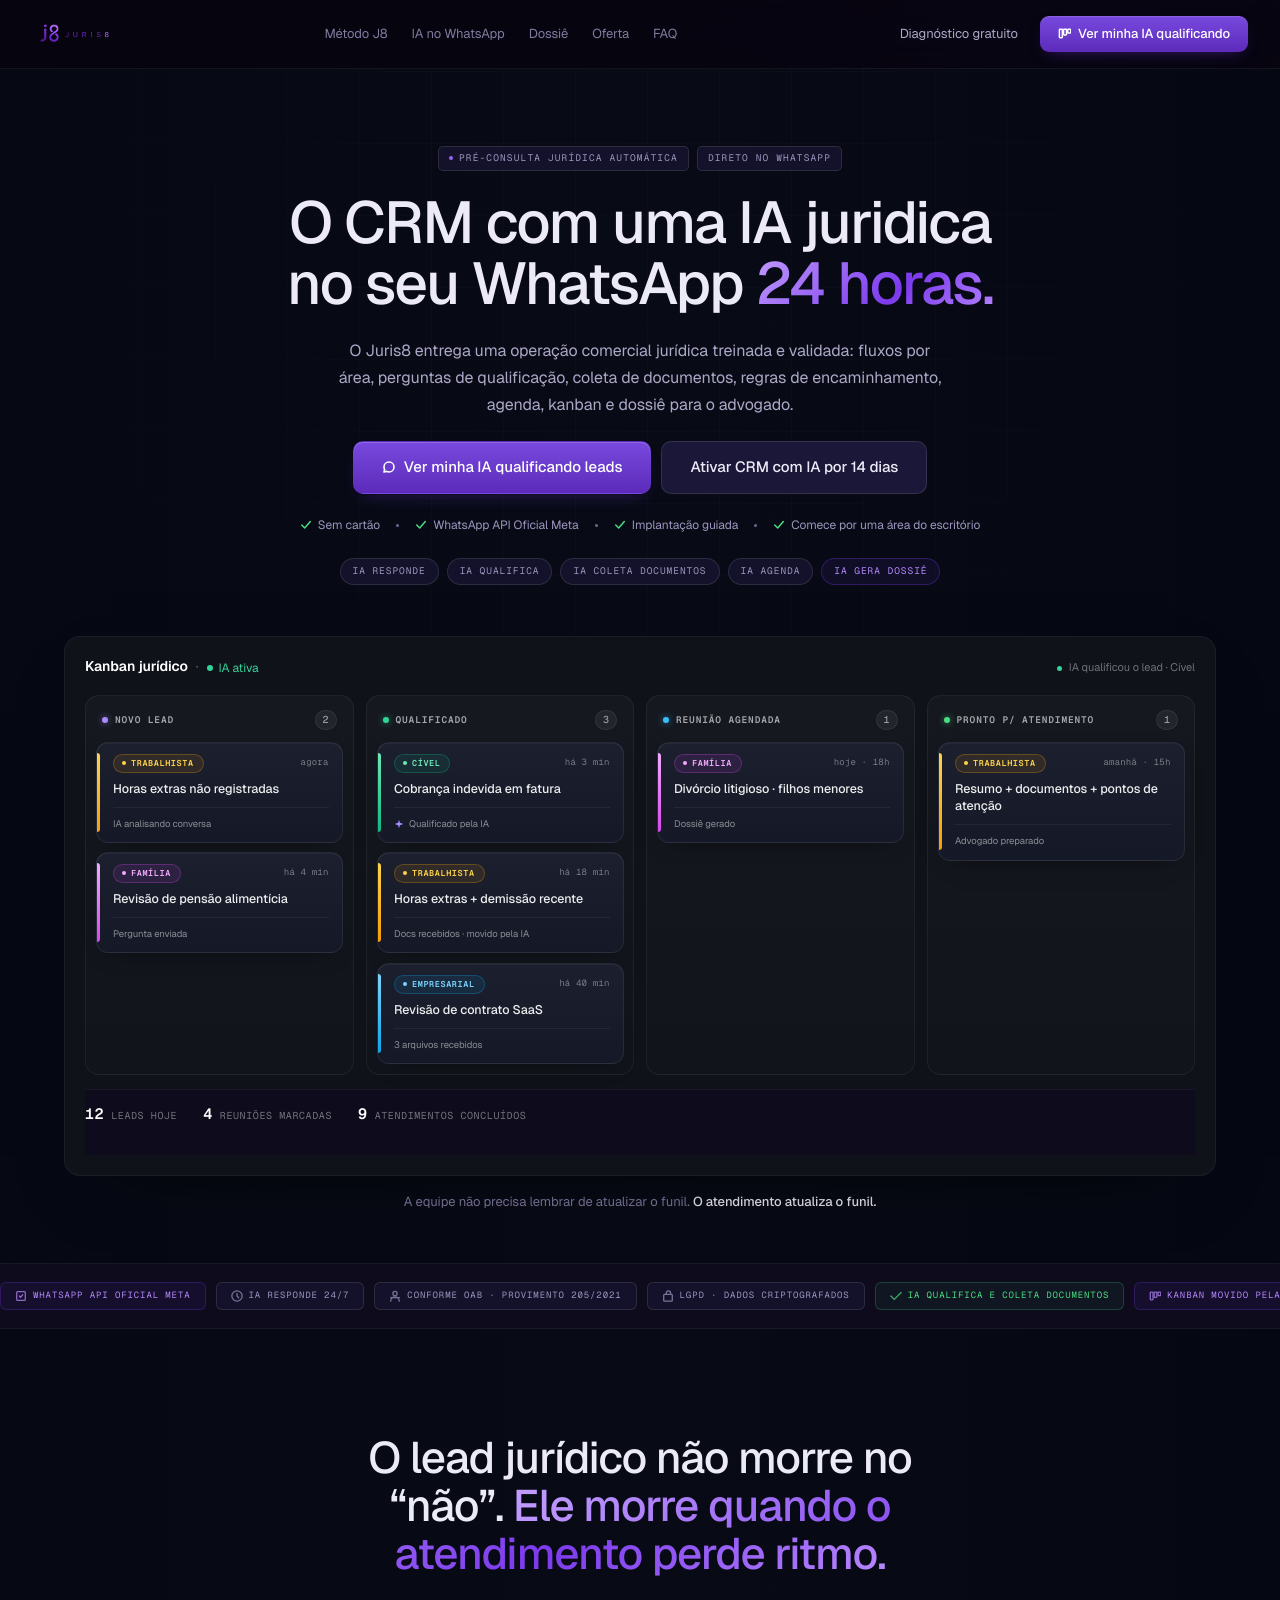
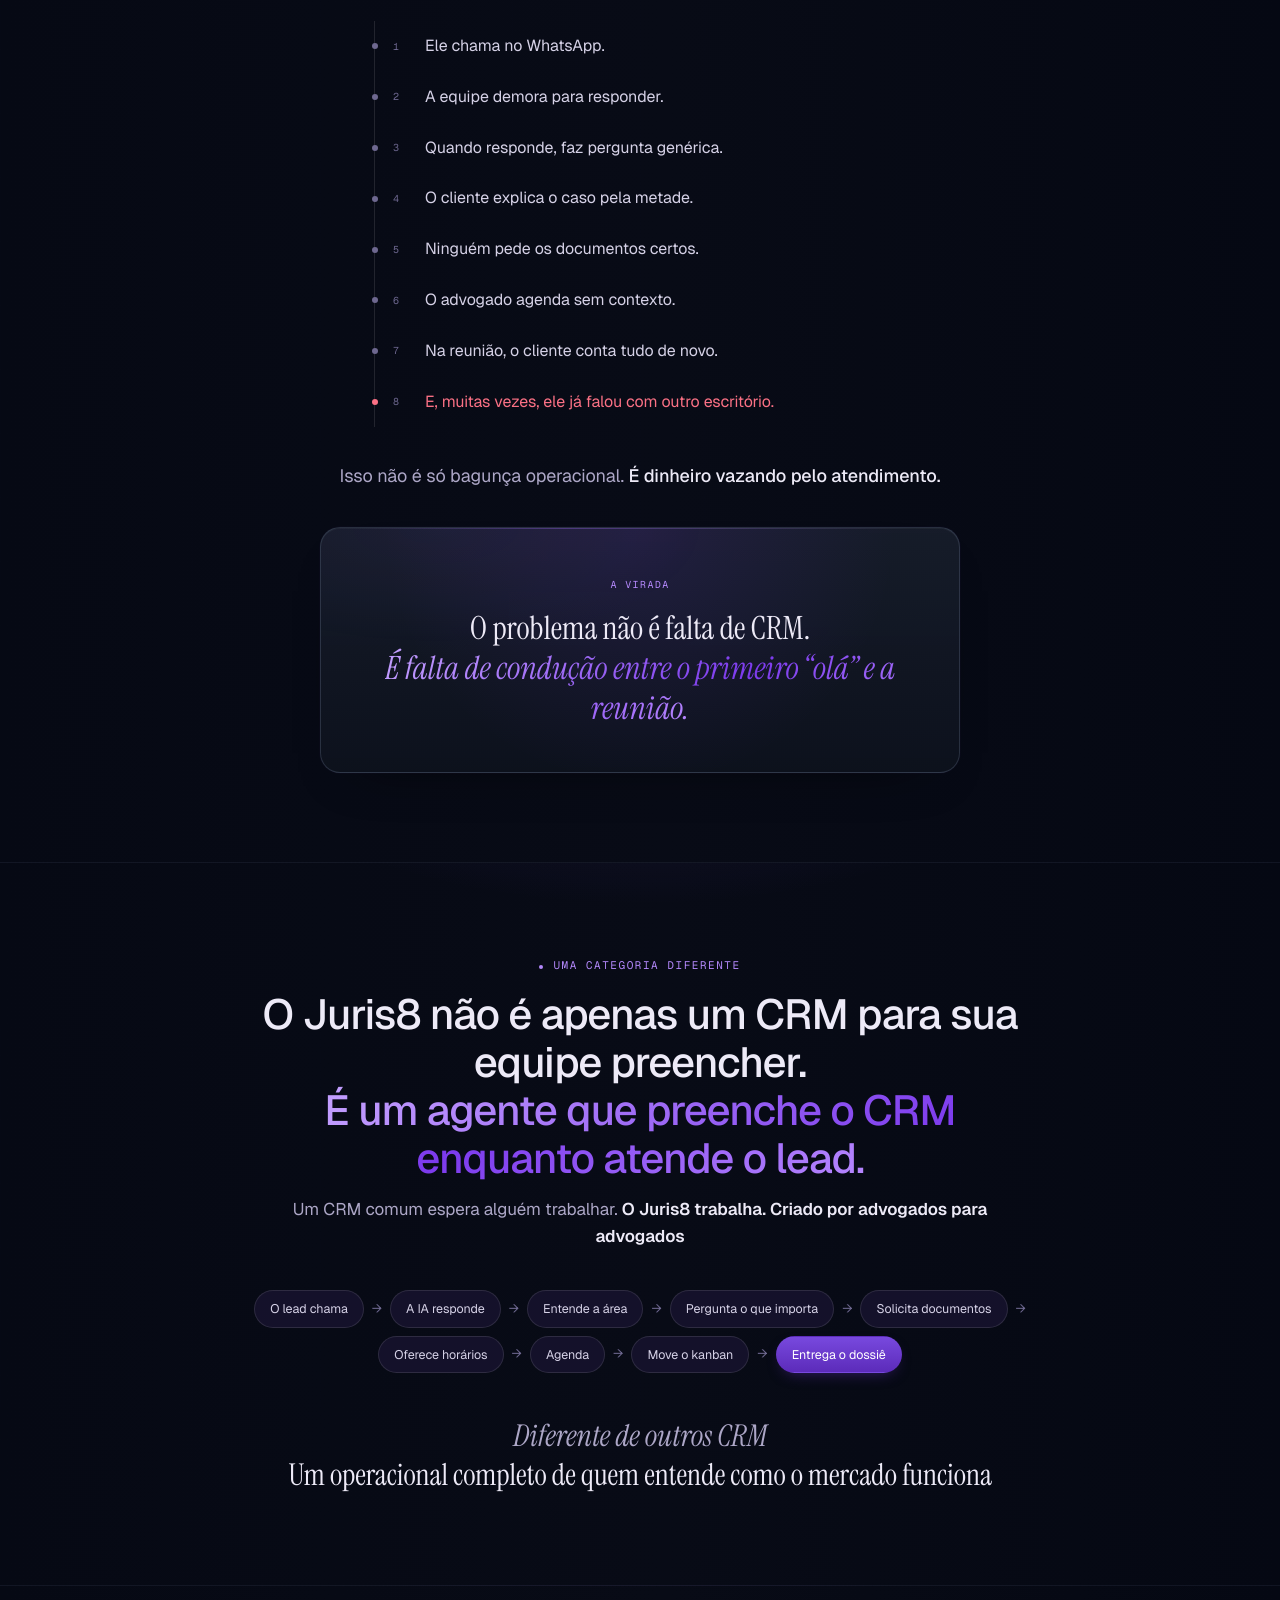
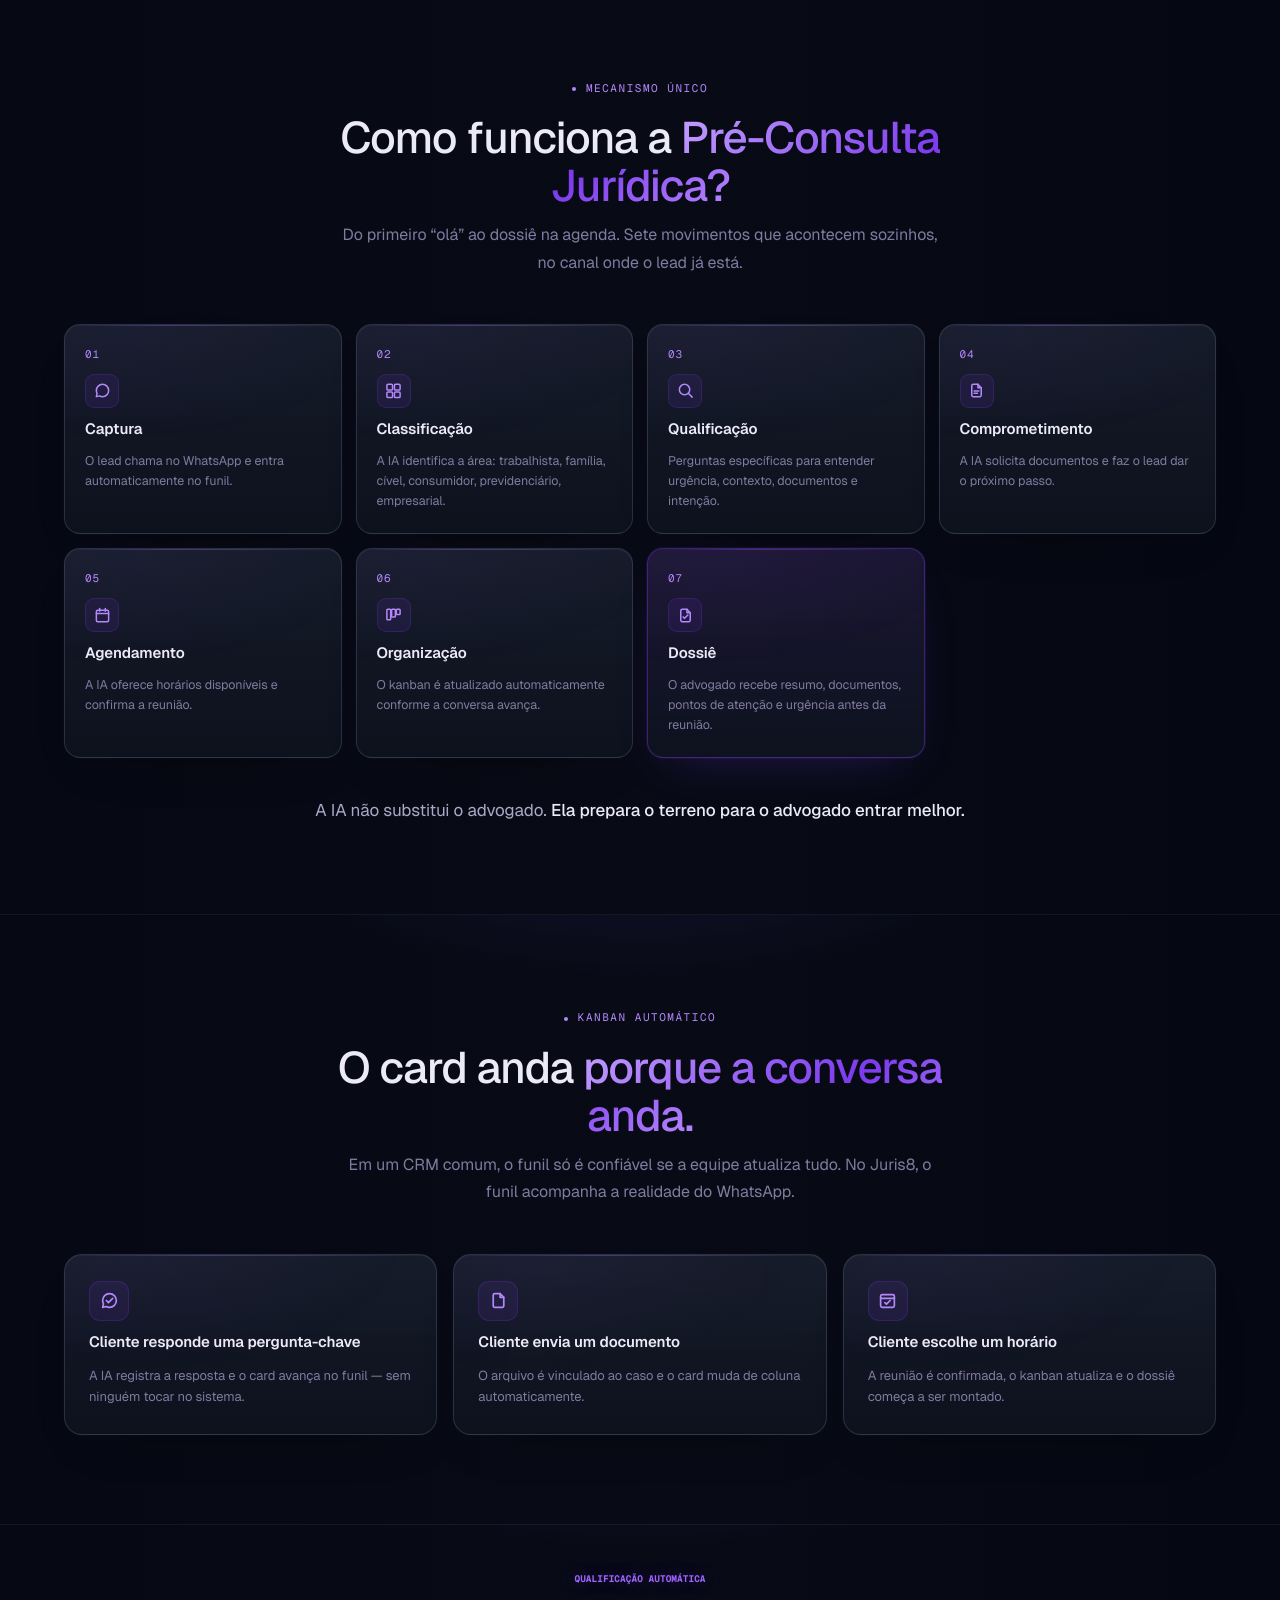
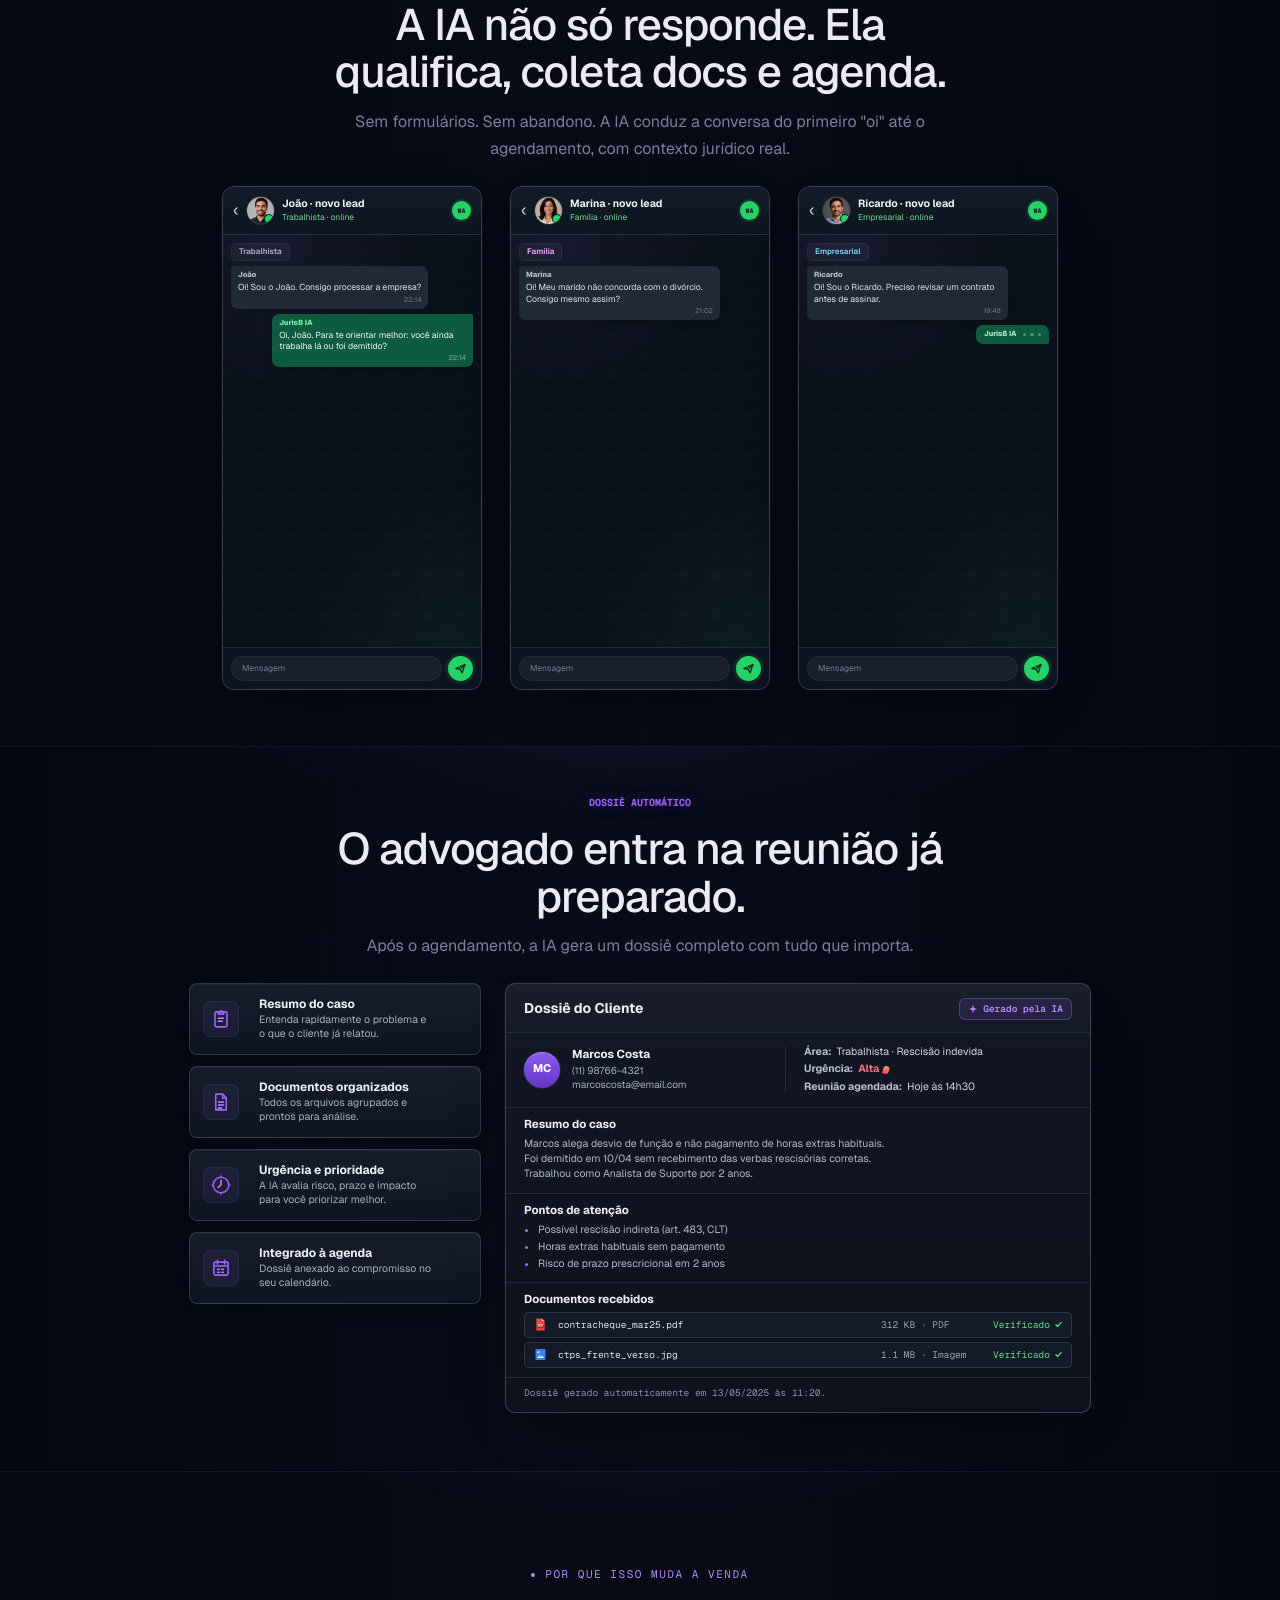
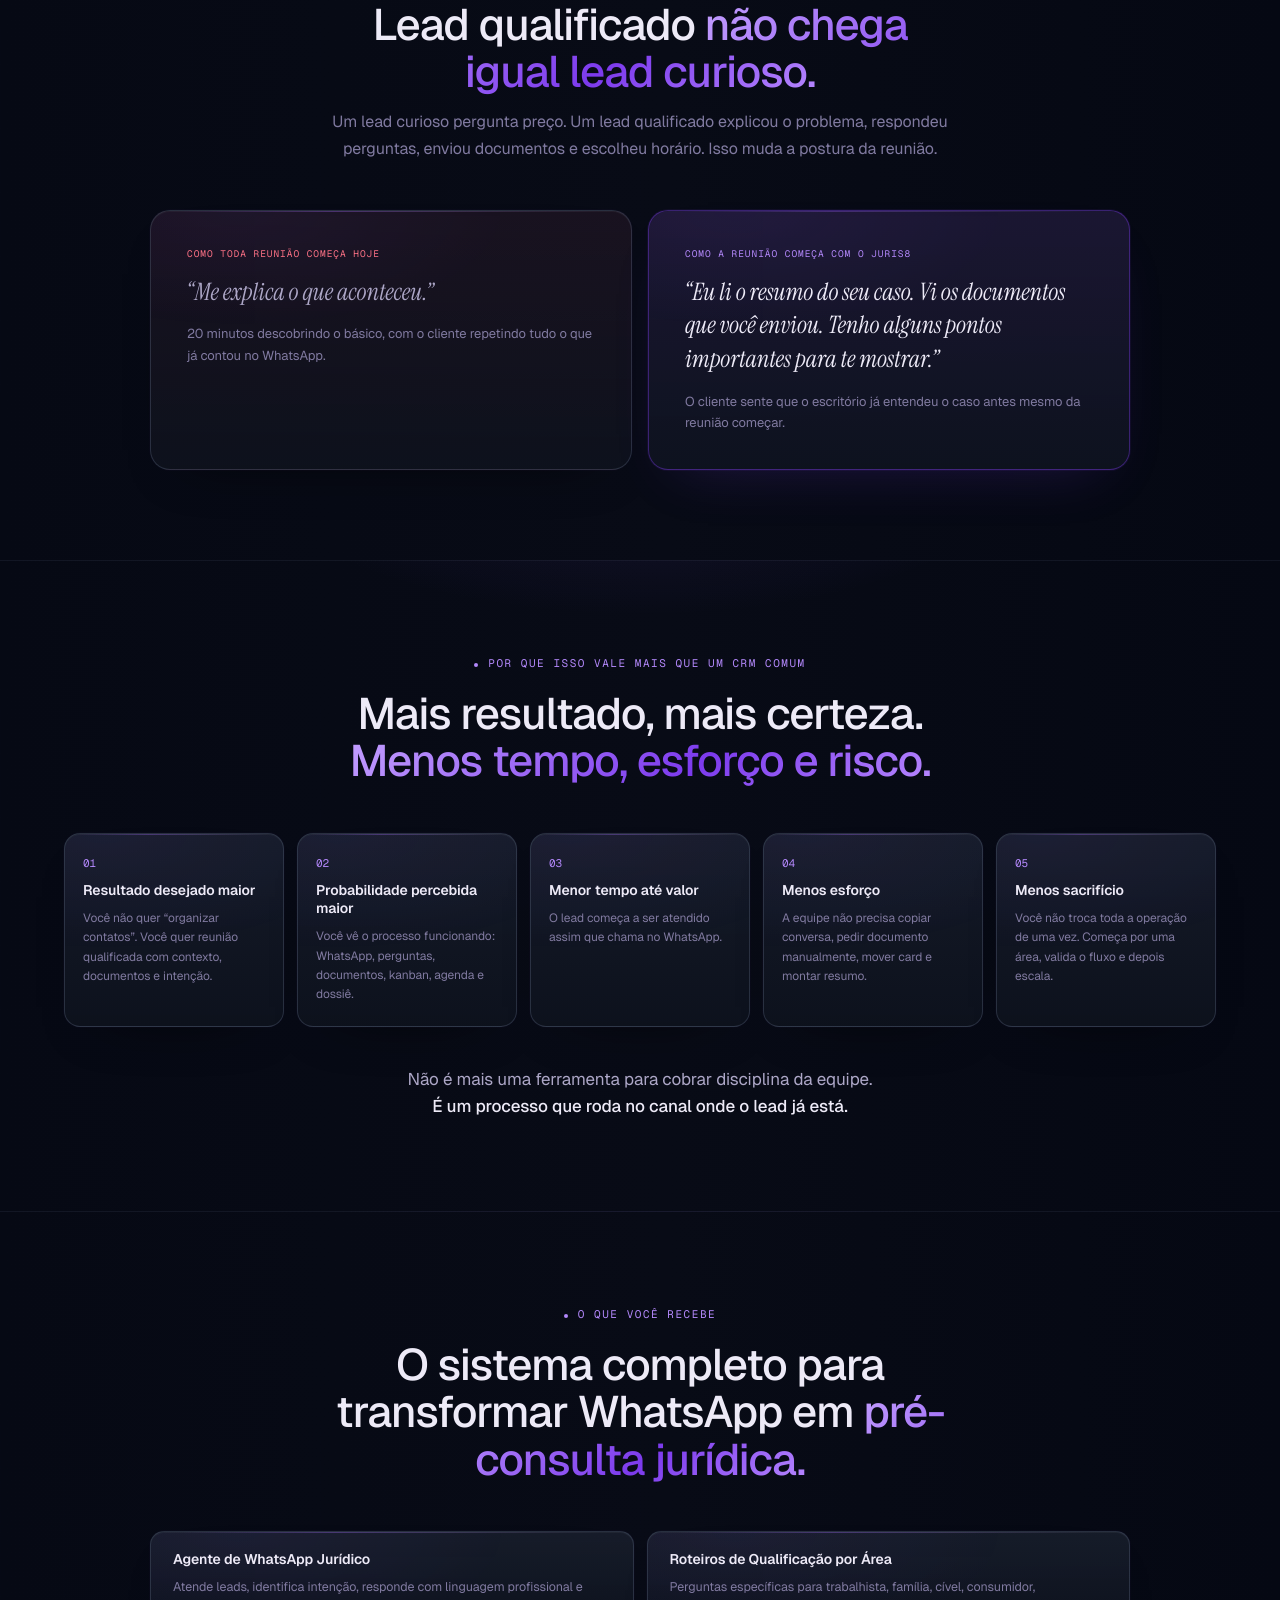
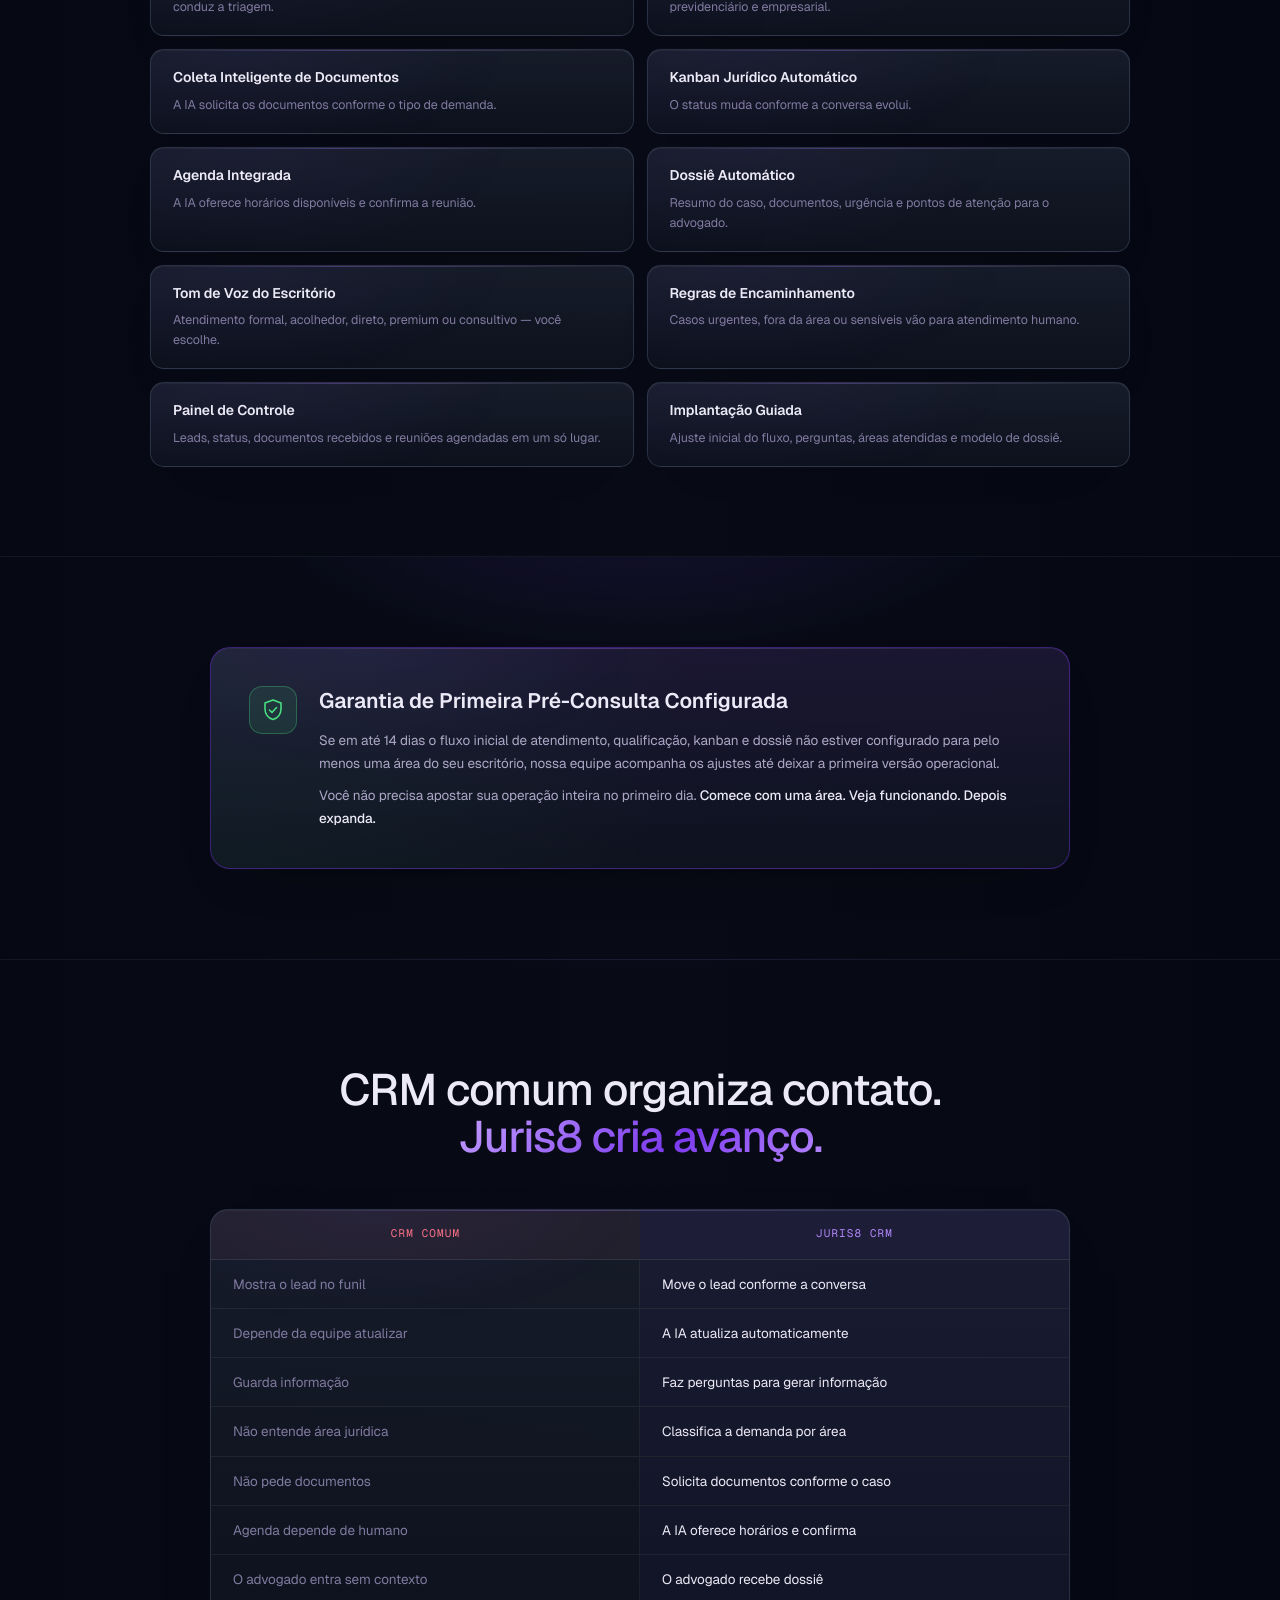
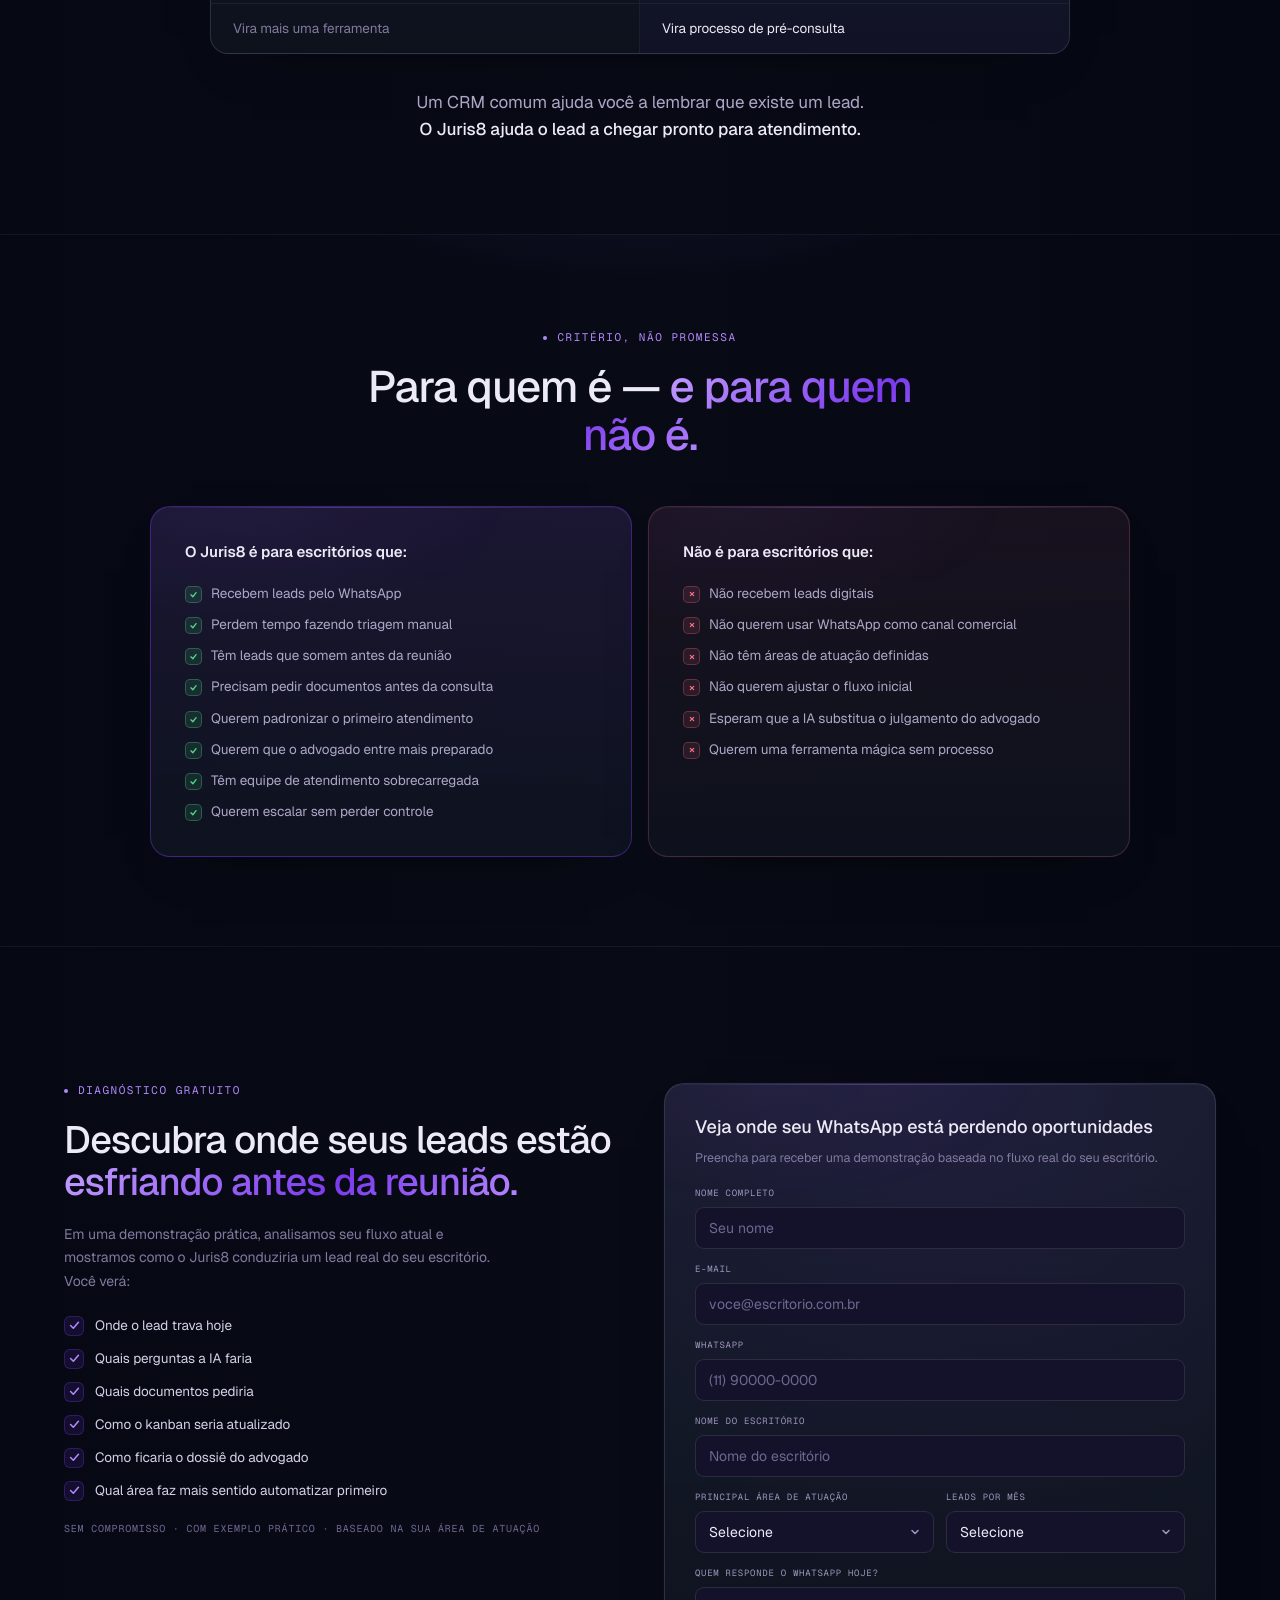
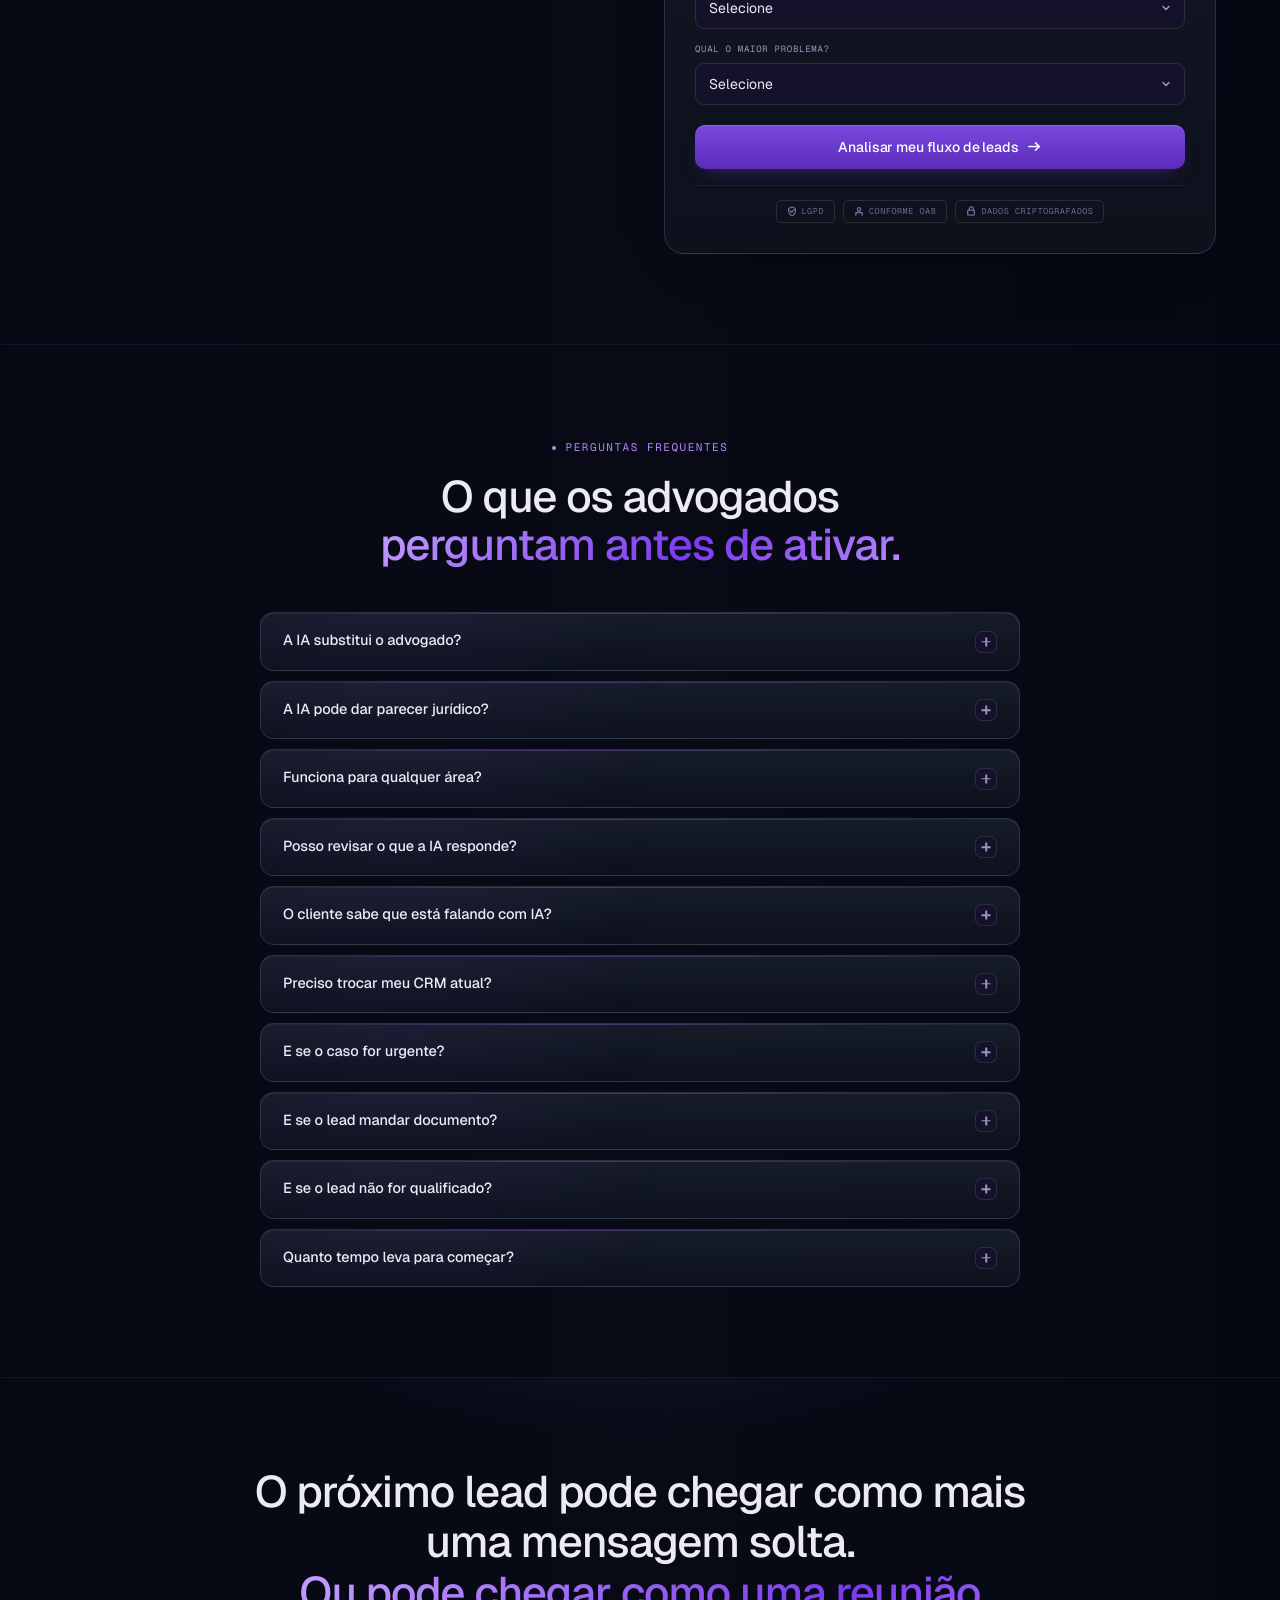
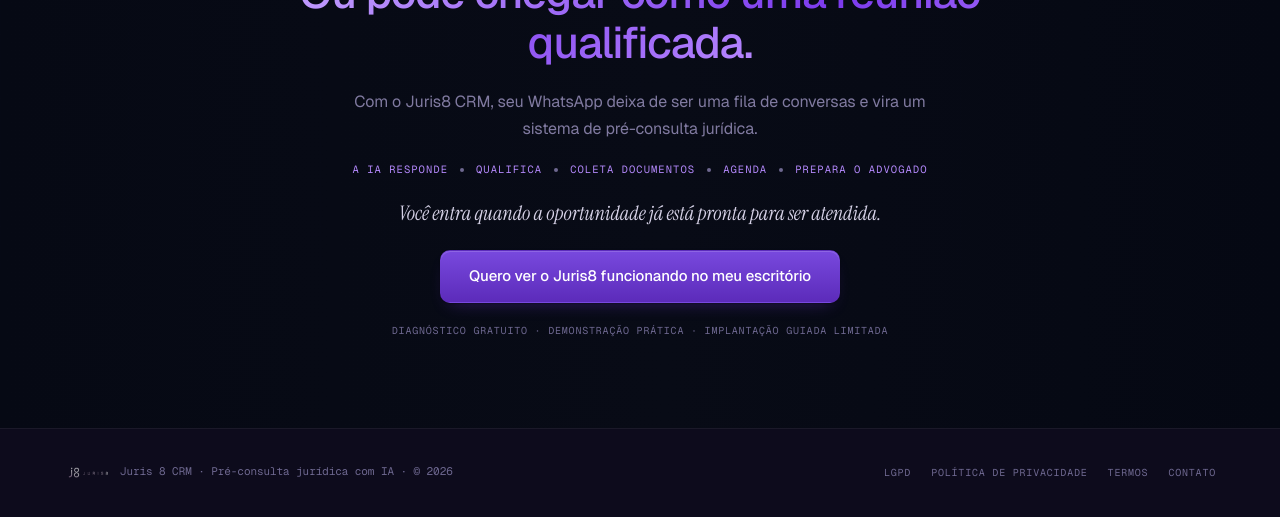
==== index.html @ 897a3aaf "subdinso" ====
<!doctype html>
<html lang="pt-BR">
<head>
<meta charset="utf-8" />
<title>Juris8 CRM — Transforme WhatsApp em reuniões qualificadas com IA jurídica</title>
<meta name="viewport" content="width=device-width, initial-scale=1" />
<meta name="description" content="O Juris8 coloca uma IA jurídica no seu WhatsApp para atender, qualificar, pedir documentos, agendar e entregar um dossiê ao advogado antes da reunião. Pré-consulta jurídica automática." />
<link rel="preconnect" href="https://fonts.googleapis.com" />
<link rel="preconnect" href="https://fonts.gstatic.com" crossorigin />
<link href="https://fonts.googleapis.com/css2?family=Instrument+Serif:ital@0;1&family=Geist:wght@300;400;500;600;700&family=Geist+Mono:wght@400;500;600&display=swap" rel="stylesheet" />
<link rel="stylesheet" href="css/styles.css" />
</head>
<body>

<div class="orb orb-1"></div>
<div class="orb orb-2"></div>

<!-- ===== NAVBAR ===== -->
<nav class="navbar">
  <div class="navbar-inner">
    <a href="#top" class="nav-brand">
      <img src="images/logo.png" alt="Juris 8 CRM" class="nav-logo" />
    </a>
    <div class="nav-links">
      <a href="#metodo" class="nav-link">Método J8</a>
      <a href="#whatsapp" class="nav-link">IA no WhatsApp</a>
      <a href="#dossie" class="nav-link">Dossiê</a>
      <a href="#oferta" class="nav-link">Oferta</a>
      <a href="#faq" class="nav-link">FAQ</a>
    </div>
    <div class="nav-right">
      <a href="#diagnostico" class="nav-ghost">Diagnóstico gratuito</a>
      <a href="#diagnostico" class="nav-cta">
        <svg viewBox="0 0 14 14" fill="none" stroke="currentColor" stroke-width="1.6" stroke-linecap="round" stroke-linejoin="round" width="13" height="13"><rect x="1.5" y="2.5" width="3.2" height="9" rx="0.6"/><rect x="6" y="2.5" width="3.2" height="6" rx="0.6"/><rect x="10.5" y="2.5" width="3.2" height="4" rx="0.6"/></svg>
        Ver minha IA qualificando
      </a>
    </div>
  </div>
</nav>

<!-- ===== 1. HERO ===== -->
<section class="crm-hero" id="top" data-screen-label="Hero">
  <div class="shell">
    <div class="crm-hero-top reveal">
      <div class="hero-chips">
        <span class="hero-chip"><span class="hc-dot"></span>Pré-consulta jurídica automática</span>
        <span class="hero-chip">Direto no WhatsApp</span>
      </div>
      <h1 class="crm-h1">
        O CRM com uma IA juridica <br>
       no seu WhatsApp  <span class="accent">24 horas.</span>
      </h1>
      <p class="crm-hero-sub">
        O Juris8 entrega uma operação comercial jurídica treinada e validada: fluxos por área, perguntas de qualificação, coleta de documentos, regras de encaminhamento, agenda, kanban e dossiê para o advogado.</p>
      <div class="btn-group">
        <a href="#whatsapp" class="btn primary lg">
          <svg viewBox="0 0 14 14" fill="none" stroke="currentColor" stroke-width="1.6" stroke-linecap="round" stroke-linejoin="round" width="14" height="14"><path d="M2 7c0-2.8 2.2-5 5-5s5 2.2 5 5-2.2 5-5 5c-.9 0-1.7-.2-2.4-.6L2 12l.6-2.6C2.2 8.7 2 7.9 2 7z"/></svg>
          Ver minha IA qualificando leads
        </a>
        <a href="#diagnostico" class="btn secondary lg">Ativar CRM com IA por 14 dias</a>
      </div>
      <div class="crm-hero-trust">
        <span><svg viewBox="0 0 14 14"><polyline points="2,7 5.5,10.5 12,3"/></svg>Sem cartão</span>
        <span class="sep"></span>
        <span><svg viewBox="0 0 14 14"><polyline points="2,7 5.5,10.5 12,3"/></svg>WhatsApp API Oficial Meta</span>
        <span class="sep"></span>
        <span><svg viewBox="0 0 14 14"><polyline points="2,7 5.5,10.5 12,3"/></svg>Implantação guiada</span>
        <span class="sep"></span>
        <span><svg viewBox="0 0 14 14"><polyline points="2,7 5.5,10.5 12,3"/></svg>Comece por uma área do escritório</span>
      </div>
      <div class="hero-selos">
        <span class="selo">IA responde</span>
        <span class="selo">IA qualifica</span>
        <span class="selo">IA coleta documentos</span>
        <span class="selo">IA agenda</span>
        <span class="selo hi">IA gera dossiê</span>
      </div>
    </div>

    <!-- KANBAN BOARD -->
    <div class="crm-board-wrap reveal d2">
      <div class="kanban-demo" data-kanban-demo>
        <header class="kanban-demo-head">
          <div class="kanban-demo-live">
            <span class="kanban-demo-title">Kanban jurídico</span>
            <span class="kanban-demo-sep">·</span>
            <span class="kanban-demo-status"><span></span>IA ativa</span>
          </div>
          <div class="kanban-demo-note kb-feed" data-feed><span class="kb-feed-dot"></span><span class="kb-feed-text">IA monitorando o WhatsApp</span></div>
        </header>

        <div class="kanban-demo-grid">
          <div class="kb-col" data-column="novo">
            <div class="kb-col-head"><span><i class="kb-dot violet"></i>Novo lead</span><b data-count>3</b></div>
            <div class="kb-list" data-list="novo">
              <div class="kb-card" data-card="t1" data-area="Trabalhista" data-area-class="amber" data-title="Horas extras não registradas">
                <div class="kb-card-top"><span class="kb-area amber">Trabalhista</span><span class="kb-time">agora</span></div>
                <p>Horas extras não registradas</p>
                <div class="kb-note"><span>IA analisando conversa</span></div>
              </div>
              <div class="kb-card" data-card="f1" data-area="Família" data-area-class="fuchsia" data-title="Revisão de pensão alimentícia">
                <div class="kb-card-top"><span class="kb-area fuchsia">Família</span><span class="kb-time">há 4 min</span></div>
                <p>Revisão de pensão alimentícia</p>
                <div class="kb-note"><span>Pergunta enviada</span></div>
              </div>
              <div class="kb-card" data-card="c1" data-area="Cível" data-area-class="green" data-title="Cobrança indevida em fatura">
                <div class="kb-card-top"><span class="kb-area green">Cível</span><span class="kb-time">há 11 min</span></div>
                <p>Cobrança indevida em fatura</p>
                <div class="kb-note"><span>Triagem iniciada</span></div>
              </div>
            </div>
          </div>

          <div class="kb-col" data-column="qual">
            <div class="kb-col-head"><span><i class="kb-dot emerald"></i>Qualificado</span><b data-count>2</b></div>
            <div class="kb-list" data-list="qual">
              <div class="kb-card" data-card="t2" data-area="Trabalhista" data-area-class="amber" data-title="Horas extras + demissão recente">
                <div class="kb-card-top"><span class="kb-area amber">Trabalhista</span><span class="kb-time">há 18 min</span></div>
                <p>Horas extras + demissão recente</p>
                <div class="kb-note"><span>Docs recebidos · movido pela IA</span></div>
              </div>
              <div class="kb-card" data-card="e1" data-area="Empresarial" data-area-class="sky" data-title="Revisão de contrato SaaS">
                <div class="kb-card-top"><span class="kb-area sky">Empresarial</span><span class="kb-time">há 40 min</span></div>
                <p>Revisão de contrato SaaS</p>
                <div class="kb-note"><span>3 arquivos recebidos</span></div>
              </div>
            </div>
          </div>

          <div class="kb-col" data-column="reun">
            <div class="kb-col-head"><span><i class="kb-dot blue"></i>Reunião agendada</span><b data-count>1</b></div>
            <div class="kb-list" data-list="reun">
              <div class="kb-card" data-card="f2" data-area="Família" data-area-class="fuchsia" data-title="Divórcio litigioso · filhos menores">
                <div class="kb-card-top"><span class="kb-area fuchsia">Família</span><span class="kb-time">hoje · 18h</span></div>
                <p>Divórcio litigioso · filhos menores</p>
                <div class="kb-note"><span>Dossiê gerado</span></div>
              </div>
            </div>
          </div>

          <div class="kb-col" data-column="pronto">
            <div class="kb-col-head"><span><i class="kb-dot green"></i>Pronto p/ atendimento</span><b data-count>1</b></div>
            <div class="kb-list" data-list="pronto">
              <div class="kb-card" data-card="t3" data-area="Trabalhista" data-area-class="amber" data-title="Reunião amanhã · 15h">
                <div class="kb-card-top"><span class="kb-area amber">Trabalhista</span><span class="kb-time">amanhã · 15h</span></div>
                <p>Resumo + documentos + pontos de atenção</p>
                <div class="kb-note"><span>Advogado preparado</span></div>
              </div>
            </div>
          </div>
        </div>

        <footer class="kanban-stats" aria-hidden="true">
          <span class="kstat"><b data-stat="leads">12</b>leads hoje</span>
          <span class="kstat"><b data-stat="reun">4</b>reuniões marcadas</span>
          <span class="kstat"><b data-stat="done">9</b>atendimentos concluídos</span>
        </footer>
      </div>
      <p class="kanban-caption">A equipe não precisa lembrar de atualizar o funil. <b>O atendimento atualiza o funil.</b></p>
    </div>
  </div>
</section>

<!-- ===== TRUST STRIP ===== -->
<div class="trust-strip">
  <div class="trust-track">
    <!-- SET 1 -->
    <span class="trust-pill hi"><svg viewBox="0 0 14 14" fill="none" stroke="currentColor" stroke-width="1.5" stroke-linecap="round"><path d="M11 2H3a1 1 0 0 0-1 1v8a1 1 0 0 0 1 1h8a1 1 0 0 0 1-1V3a1 1 0 0 0-1-1z"/><polyline points="5,7 6.5,8.5 9,5.5"/></svg>WhatsApp API Oficial Meta</span>
    <span class="trust-pill"><svg viewBox="0 0 14 14" fill="none" stroke="currentColor" stroke-width="1.5" stroke-linecap="round"><circle cx="7" cy="7" r="6"/><polyline points="7,4 7,7 9,9"/></svg>IA responde 24/7</span>
    <span class="trust-pill"><svg viewBox="0 0 14 14" fill="none" stroke="currentColor" stroke-width="1.5" stroke-linecap="round"><circle cx="7" cy="4" r="2.5"/><path d="M2 13a5 5 0 0 1 10 0"/><line x1="2" y1="9" x2="12" y2="9"/></svg>Conforme OAB · Provimento 205/2021</span>
    <span class="trust-pill"><svg viewBox="0 0 14 14" fill="none" stroke="currentColor" stroke-width="1.5" stroke-linecap="round"><rect x="2" y="5" width="10" height="8" rx="1"/><path d="M5 5V3.5a2.5 2.5 0 0 1 5 0V5"/></svg>LGPD · dados criptografados</span>
    <span class="trust-pill green"><svg viewBox="0 0 14 14" fill="none" stroke="currentColor" stroke-width="1.5" stroke-linecap="round"><polyline points="1,7 5,11 13,3"/></svg>IA qualifica e coleta documentos</span>
    <span class="trust-pill hi"><svg viewBox="0 0 14 14" fill="none" stroke="currentColor" stroke-width="1.5" stroke-linecap="round"><rect x="1.5" y="2.5" width="3.2" height="9" rx="0.6"/><rect x="6" y="2.5" width="3.2" height="6" rx="0.6"/><rect x="10.5" y="2.5" width="3.2" height="4" rx="0.6"/></svg>Kanban movido pela IA</span>
    <span class="trust-pill"><svg viewBox="0 0 14 14" fill="none" stroke="currentColor" stroke-width="1.5" stroke-linecap="round"><rect x="2" y="3" width="10" height="9" rx="1"/><line x1="2" y1="6" x2="12" y2="6"/><line x1="5" y1="1.5" x2="5" y2="3.5"/><line x1="9" y1="1.5" x2="9" y2="3.5"/></svg>Dossiê antes da reunião</span>
    <span class="trust-pill green"><svg viewBox="0 0 14 14" fill="none" stroke="currentColor" stroke-width="1.5" stroke-linecap="round"><path d="M7 1L2 3v4c0 3.3 2.2 5.8 5 6.8C9.8 12.8 12 10.3 12 7V3L7 1z"/><polyline points="4.5,7 6.5,9 9.5,5"/></svg>14 dias grátis · sem cartão</span>
    <!-- SET 2 -->
    <span class="trust-pill hi"><svg viewBox="0 0 14 14" fill="none" stroke="currentColor" stroke-width="1.5" stroke-linecap="round"><path d="M11 2H3a1 1 0 0 0-1 1v8a1 1 0 0 0 1 1h8a1 1 0 0 0 1-1V3a1 1 0 0 0-1-1z"/><polyline points="5,7 6.5,8.5 9,5.5"/></svg>WhatsApp API Oficial Meta</span>
    <span class="trust-pill"><svg viewBox="0 0 14 14" fill="none" stroke="currentColor" stroke-width="1.5" stroke-linecap="round"><circle cx="7" cy="7" r="6"/><polyline points="7,4 7,7 9,9"/></svg>IA responde 24/7</span>
    <span class="trust-pill"><svg viewBox="0 0 14 14" fill="none" stroke="currentColor" stroke-width="1.5" stroke-linecap="round"><circle cx="7" cy="4" r="2.5"/><path d="M2 13a5 5 0 0 1 10 0"/><line x1="2" y1="9" x2="12" y2="9"/></svg>Conforme OAB · Provimento 205/2021</span>
    <span class="trust-pill"><svg viewBox="0 0 14 14" fill="none" stroke="currentColor" stroke-width="1.5" stroke-linecap="round"><rect x="2" y="5" width="10" height="8" rx="1"/><path d="M5 5V3.5a2.5 2.5 0 0 1 5 0V5"/></svg>LGPD · dados criptografados</span>
    <span class="trust-pill green"><svg viewBox="0 0 14 14" fill="none" stroke="currentColor" stroke-width="1.5" stroke-linecap="round"><polyline points="1,7 5,11 13,3"/></svg>IA qualifica e coleta documentos</span>
    <span class="trust-pill hi"><svg viewBox="0 0 14 14" fill="none" stroke="currentColor" stroke-width="1.5" stroke-linecap="round"><rect x="1.5" y="2.5" width="3.2" height="9" rx="0.6"/><rect x="6" y="2.5" width="3.2" height="6" rx="0.6"/><rect x="10.5" y="2.5" width="3.2" height="4" rx="0.6"/></svg>Kanban movido pela IA</span>
    <span class="trust-pill"><svg viewBox="0 0 14 14" fill="none" stroke="currentColor" stroke-width="1.5" stroke-linecap="round"><rect x="2" y="3" width="10" height="9" rx="1"/><line x1="2" y1="6" x2="12" y2="6"/><line x1="5" y1="1.5" x2="5" y2="3.5"/><line x1="9" y1="1.5" x2="9" y2="3.5"/></svg>Dossiê antes da reunião</span>
    <span class="trust-pill green"><svg viewBox="0 0 14 14" fill="none" stroke="currentColor" stroke-width="1.5" stroke-linecap="round"><path d="M7 1L2 3v4c0 3.3 2.2 5.8 5 6.8C9.8 12.8 12 10.3 12 7V3L7 1z"/><polyline points="4.5,7 6.5,9 9.5,5"/></svg>14 dias grátis · sem cartão</span>
  </div>
</div>

<!-- ===== 2. DOR ===== -->
<section id="dor" data-screen-label="Dor">
  <div class="shell">
    <div class="sec-header reveal">
      <h2 class="sec-h2">O lead jurídico não morre no “não”. <span class="grad">Ele morre quando o atendimento perde ritmo.</span></h2>
    </div>

    <div class="pain-flow reveal d1">
      <div class="pain-step"><span class="pain-n">1</span>Ele chama no WhatsApp.</div>
      <div class="pain-step"><span class="pain-n">2</span>A equipe demora para responder.</div>
      <div class="pain-step"><span class="pain-n">3</span>Quando responde, faz pergunta genérica.</div>
      <div class="pain-step"><span class="pain-n">4</span>O cliente explica o caso pela metade.</div>
      <div class="pain-step"><span class="pain-n">5</span>Ninguém pede os documentos certos.</div>
      <div class="pain-step"><span class="pain-n">6</span>O advogado agenda sem contexto.</div>
      <div class="pain-step"><span class="pain-n">7</span>Na reunião, o cliente conta tudo de novo.</div>
      <div class="pain-step bad"><span class="pain-n">8</span>E, muitas vezes, ele já falou com outro escritório.</div>
    </div>

    <p class="pain-verdict reveal d2">Isso não é só bagunça operacional. <b>É dinheiro vazando pelo atendimento.</b></p>

    <div class="pain-turn reveal d3">
      <span class="pain-turn-label">A virada</span>
      <p class="pain-turn-text">O problema não é falta de CRM.<br><em>É falta de condução entre o primeiro “olá” e a reunião.</em></p>
    </div>
  </div>
</section>

<!-- ===== 3. NOVA CATEGORIA ===== -->
<section id="categoria" data-screen-label="Nova categoria">
  <div class="shell">
    <div class="cat-statement reveal">
      <span class="eyebrow">Uma categoria diferente</span>
      <h2 class="cat-h2">O Juris8 não é apenas um CRM para sua equipe preencher.<br>
      <span class="grad">É um agente que preenche o CRM enquanto atende o lead.</span></h2>
      <p class="cat-sub">Um CRM comum espera alguém trabalhar. <b>O Juris8 trabalha. Criado por advogados para advogados</b></p>
    </div>

    <div class="cat-chain reveal d2">
      <span class="chain-pill">O lead chama</span>
      <span class="chain-arrow">→</span>
      <span class="chain-pill">A IA responde</span>
      <span class="chain-arrow">→</span>
      <span class="chain-pill">Entende a área</span>
      <span class="chain-arrow">→</span>
      <span class="chain-pill">Pergunta o que importa</span>
      <span class="chain-arrow">→</span>
      <span class="chain-pill">Solicita documentos</span>
      <span class="chain-arrow">→</span>
      <span class="chain-pill">Oferece horários</span>
      <span class="chain-arrow">→</span>
      <span class="chain-pill">Agenda</span>
      <span class="chain-arrow">→</span>
      <span class="chain-pill">Move o kanban</span>
      <span class="chain-arrow">→</span>
      <span class="chain-pill hi">Entrega o dossiê</span>
    </div>

    <p class="cat-punch reveal d3">Diferente de outros CRM<br><b>Um operacional completo de quem entende como o mercado funciona</b></p>
  </div>
</section>

<!-- ===== 4. MÉTODO J8 ===== -->
<section id="metodo" data-screen-label="Método J8">
  <div class="shell">
    <div class="sec-header reveal">
      <span class="eyebrow">Mecanismo único</span>
      <h2 class="sec-h2">Como funciona a <span class="grad">Pré-Consulta Jurídica?</span></h2>
      <p class="sec-lede">Do primeiro “olá” ao dossiê na agenda. Sete movimentos que acontecem sozinhos, no canal onde o lead já está.</p>
    </div>

    <div class="metodo-grid">
      <div class="met-step reveal d1">
        <span class="met-n">01</span>
        <span class="met-ic"><svg viewBox="0 0 18 18" fill="none" stroke="currentColor" stroke-width="1.6" stroke-linecap="round" stroke-linejoin="round"><path d="M2.5 9c0-3.6 2.9-6.5 6.5-6.5S15.5 5.4 15.5 9 12.6 15.5 9 15.5c-1.2 0-2.3-.3-3.2-.8L2.5 15.5l.8-3.3C2.8 11.3 2.5 10.2 2.5 9z"/></svg></span>
        <span class="met-name">Captura</span>
        <span class="met-desc">O lead chama no WhatsApp e entra automaticamente no funil.</span>
      </div>
      <div class="met-step reveal d1">
        <span class="met-n">02</span>
        <span class="met-ic"><svg viewBox="0 0 18 18" fill="none" stroke="currentColor" stroke-width="1.6" stroke-linecap="round" stroke-linejoin="round"><rect x="2" y="2.5" width="6" height="6" rx="1.2"/><rect x="10" y="2.5" width="6" height="6" rx="1.2"/><rect x="2" y="10.5" width="6" height="6" rx="1.2"/><rect x="10" y="10.5" width="6" height="6" rx="1.2"/></svg></span>
        <span class="met-name">Classificação</span>
        <span class="met-desc">A IA identifica a área: trabalhista, família, cível, consumidor, previdenciário, empresarial.</span>
      </div>
      <div class="met-step reveal d2">
        <span class="met-n">03</span>
        <span class="met-ic"><svg viewBox="0 0 18 18" fill="none" stroke="currentColor" stroke-width="1.6" stroke-linecap="round" stroke-linejoin="round"><circle cx="8" cy="8" r="5.5"/><line x1="12" y1="12" x2="16" y2="16"/></svg></span>
        <span class="met-name">Qualificação</span>
        <span class="met-desc">Perguntas específicas para entender urgência, contexto, documentos e intenção.</span>
      </div>
      <div class="met-step reveal d2">
        <span class="met-n">04</span>
        <span class="met-ic"><svg viewBox="0 0 18 18" fill="none" stroke="currentColor" stroke-width="1.6" stroke-linecap="round" stroke-linejoin="round"><path d="M10.5 2.5h-5A1.5 1.5 0 0 0 4 4v10a1.5 1.5 0 0 0 1.5 1.5h7A1.5 1.5 0 0 0 14 14V6z"/><polyline points="10.5,2.5 10.5,6 14,6"/><line x1="6.5" y1="9.5" x2="11.5" y2="9.5"/><line x1="6.5" y1="12" x2="10" y2="12"/></svg></span>
        <span class="met-name">Comprometimento</span>
        <span class="met-desc">A IA solicita documentos e faz o lead dar o próximo passo.</span>
      </div>
      <div class="met-step reveal d3">
        <span class="met-n">05</span>
        <span class="met-ic"><svg viewBox="0 0 18 18" fill="none" stroke="currentColor" stroke-width="1.6" stroke-linecap="round" stroke-linejoin="round"><rect x="2.5" y="3.5" width="13" height="12" rx="1.5"/><line x1="2.5" y1="7" x2="15.5" y2="7"/><line x1="6" y1="1.5" x2="6" y2="4.5"/><line x1="12" y1="1.5" x2="12" y2="4.5"/></svg></span>
        <span class="met-name">Agendamento</span>
        <span class="met-desc">A IA oferece horários disponíveis e confirma a reunião.</span>
      </div>
      <div class="met-step reveal d3">
        <span class="met-n">06</span>
        <span class="met-ic"><svg viewBox="0 0 18 18" fill="none" stroke="currentColor" stroke-width="1.6" stroke-linecap="round" stroke-linejoin="round"><rect x="2" y="2.5" width="4" height="11" rx="0.8"/><rect x="7" y="2.5" width="4" height="8" rx="0.8"/><rect x="12" y="2.5" width="4" height="5.5" rx="0.8"/></svg></span>
        <span class="met-name">Organização</span>
        <span class="met-desc">O kanban é atualizado automaticamente conforme a conversa avança.</span>
      </div>
      <div class="met-step hi reveal d4">
        <span class="met-n">07</span>
        <span class="met-ic"><svg viewBox="0 0 18 18" fill="none" stroke="currentColor" stroke-width="1.6" stroke-linecap="round" stroke-linejoin="round"><path d="M10.5 2.5h-5A1.5 1.5 0 0 0 4 4v10a1.5 1.5 0 0 0 1.5 1.5h7A1.5 1.5 0 0 0 14 14V6z"/><polyline points="10.5,2.5 10.5,6 14,6"/><polyline points="6.5,10.5 8,12 11.5,8.5"/></svg></span>
        <span class="met-name">Dossiê</span>
        <span class="met-desc">O advogado recebe resumo, documentos, pontos de atenção e urgência antes da reunião.</span>
      </div>
    </div>

    <p class="metodo-close reveal d4">A IA não substitui o advogado. <b>Ela prepara o terreno para o advogado entrar melhor.</b></p>
  </div>
</section>

<!-- ===== 5. KANBAN AUTOMÁTICO ===== -->
<section id="kanban-auto" data-screen-label="Kanban automático">
  <div class="shell">
    <div class="sec-header reveal">
      <span class="eyebrow">Kanban automático</span>
      <h2 class="sec-h2">O card anda <span class="grad">porque a conversa anda.</span></h2>
      <p class="sec-lede">Em um CRM comum, o funil só é confiável se a equipe atualiza tudo. No Juris8, o funil acompanha a realidade do WhatsApp.</p>
    </div>

    <div class="trigger-grid">
      <div class="trg-card reveal d1">
        <span class="trg-ic"><svg viewBox="0 0 18 18" fill="none" stroke="currentColor" stroke-width="1.6" stroke-linecap="round" stroke-linejoin="round"><path d="M2.5 9c0-3.6 2.9-6.5 6.5-6.5S15.5 5.4 15.5 9 12.6 15.5 9 15.5c-1.2 0-2.3-.3-3.2-.8L2.5 15.5l.8-3.3C2.8 11.3 2.5 10.2 2.5 9z"/><polyline points="6,9 8,11 12,7"/></svg></span>
        <span class="trg-title">Cliente responde uma pergunta-chave</span>
        <span class="trg-desc">A IA registra a resposta e o card avança no funil — sem ninguém tocar no sistema.</span>
      </div>
      <div class="trg-card reveal d2">
        <span class="trg-ic"><svg viewBox="0 0 18 18" fill="none" stroke="currentColor" stroke-width="1.6" stroke-linecap="round" stroke-linejoin="round"><path d="M10.5 2.5h-5A1.5 1.5 0 0 0 4 4v10a1.5 1.5 0 0 0 1.5 1.5h7A1.5 1.5 0 0 0 14 14V6z"/><polyline points="10.5,2.5 10.5,6 14,6"/></svg></span>
        <span class="trg-title">Cliente envia um documento</span>
        <span class="trg-desc">O arquivo é vinculado ao caso e o card muda de coluna automaticamente.</span>
      </div>
      <div class="trg-card reveal d3">
        <span class="trg-ic"><svg viewBox="0 0 18 18" fill="none" stroke="currentColor" stroke-width="1.6" stroke-linecap="round" stroke-linejoin="round"><rect x="2.5" y="3.5" width="13" height="12" rx="1.5"/><line x1="2.5" y1="7" x2="15.5" y2="7"/><polyline points="6.5,11 8,12.5 11.5,9"/></svg></span>
        <span class="trg-title">Cliente escolhe um horário</span>
        <span class="trg-desc">A reunião é confirmada, o kanban atualiza e o dossiê começa a ser montado.</span>
      </div>
    </div>
  </div>
</section>

<!-- ===== 6. WHATSAPP COM QUALIFICAÇÃO REAL ===== -->
<section id="whatsapp" class="wa-screen" data-screen-label="IA no WhatsApp">
  <div class="shell wa-shell">
    <div class="wa-demo-header reveal">
      <span class="wa-demo-kicker">Qualificação automática</span>
      <h2>A IA não só responde. Ela qualifica, coleta docs e agenda.</h2>
      <p>Sem formulários. Sem abandono. A IA conduz a conversa do primeiro "oi" até o agendamento, com contexto jurídico real.</p>
    </div>

    <div class="wa-grid" data-wa-demo>
      <!-- PHONE 1 — TRABALHISTA -->
      <div class="wa-col reveal d1">
        <div class="wa-phone" data-wa-phone>
          <div class="wa-head">
            <span class="wa-back">‹</span>
            <span class="wa-avatar wa-person wa-joao" aria-hidden="true"></span>
            <span class="wa-contact"><b>João · novo lead</b><span>Trabalhista · online</span></span>
            <span class="wa-wa-badge" aria-hidden="true">WA</span>
          </div>
          <div class="wa-body">
            <div class="wa-case-tag">Trabalhista</div>
            <div class="wa-msg wa-in" data-wa-step><span class="wa-sender">João</span>Oi! Sou o João. Consigo processar a empresa?<span class="wa-t">22:14</span></div>
            <div class="wa-typing" data-wa-step><b>Juris8 IA</b><i></i><i></i><i></i></div>
            <div class="wa-msg wa-out" data-wa-step><span class="wa-sender">Juris8 IA</span>Oi, João. Para te orientar melhor: você ainda trabalha lá ou foi demitido?<span class="wa-t">22:14</span></div>
            <div class="wa-msg wa-in" data-wa-step><span class="wa-sender">João</span>Fui demitido há 2 semanas. Eram umas 10h por dia, mas no papel só 8h.<span class="wa-t">22:15</span></div>
            <div class="wa-typing" data-wa-step><b>Juris8 IA</b><i></i><i></i><i></i></div>
            <div class="wa-msg wa-out" data-wa-step><span class="wa-sender">Juris8 IA</span>Isso é importante. Você tem contracheque, termo de rescisão ou foto da carteira de trabalho?<span class="wa-t">22:15</span></div>
            <div class="wa-msg wa-in wa-files" data-wa-step>
              <span class="wa-sender">João</span>
              <span class="wa-doc"><img src="images/wa-file-pdf.svg" alt="" /><span class="wa-doc-info"><b>contracheque_mar25.pdf</b><span>PDF · recebido</span></span></span>
              <span class="wa-doc"><img src="images/wa-file-image.svg" alt="" /><span class="wa-doc-info"><b>ctps_frente_verso.jpg</b><span>Imagem · recebida</span></span></span>
              <span class="wa-t">22:18</span>
            </div>
            <div class="wa-typing" data-wa-step><b>Juris8 IA</b><i></i><i></i><i></i></div>
            <div class="wa-msg wa-out" data-wa-step><span class="wa-sender">Juris8 IA</span>Recebi. Posso te agendar hoje às 14h30 ou amanhã às 10h. Qual prefere?<span class="wa-t">22:18</span></div>
            <div class="wa-msg wa-in" data-wa-step><span class="wa-sender">João</span>Hoje às 14h30, por favor.<span class="wa-t">22:19</span></div>
          </div>
          <div class="wa-compose" aria-hidden="true">
            <span class="wa-compose-placeholder">Mensagem</span>
            <span class="wa-compose-send"><svg viewBox="0 0 18 18"><path d="M2.5 9L15 3.5 11.5 15 8.4 10.2z"/><path d="M8.4 10.2L15 3.5"/></svg></span>
          </div>
        </div>
      </div>

      <!-- PHONE 2 — FAMÍLIA -->
      <div class="wa-col reveal d2">
        <div class="wa-phone" data-wa-phone>
          <div class="wa-head">
            <span class="wa-back">‹</span>
            <span class="wa-avatar wa-person wa-marina" aria-hidden="true"></span>
            <span class="wa-contact"><b>Marina · novo lead</b><span>Família · online</span></span>
            <span class="wa-wa-badge" aria-hidden="true">WA</span>
          </div>
          <div class="wa-body">
            <div class="wa-case-tag family">Família</div>
            <div class="wa-msg wa-in" data-wa-step><span class="wa-sender">Marina</span>Oi! Meu marido não concorda com o divórcio. Consigo mesmo assim?<span class="wa-t">21:02</span></div>
            <div class="wa-typing" data-wa-step><b>Juris8 IA</b><i></i><i></i><i></i></div>
            <div class="wa-msg wa-out" data-wa-step><span class="wa-sender">Juris8 IA</span>Sim, Marina. Para organizar o caso: vocês têm filhos menores ou bens em comum?<span class="wa-t">21:02</span></div>
            <div class="wa-msg wa-in" data-wa-step><span class="wa-sender">Marina</span>Tenho dois filhos. Um apartamento também.<span class="wa-t">21:04</span></div>
            <div class="wa-typing" data-wa-step><b>Juris8 IA</b><i></i><i></i><i></i></div>
            <div class="wa-msg wa-out" data-wa-step><span class="wa-sender">Juris8 IA</span>Perfeito. Envie, por favor, a certidão de casamento e um documento do imóvel para preparar a reunião.<span class="wa-t">21:05</span></div>
            <div class="wa-msg wa-in wa-files" data-wa-step>
              <span class="wa-sender">Marina</span>
              <span class="wa-doc"><img src="images/wa-file-pdf.svg" alt="" /><span class="wa-doc-info"><b>certidao_casamento.pdf</b><span>PDF · recebido</span></span></span>
              <span class="wa-doc"><img src="images/wa-file-pdf.svg" alt="" /><span class="wa-doc-info"><b>matricula_imovel.pdf</b><span>PDF · recebido</span></span></span>
              <span class="wa-t">21:09</span>
            </div>
            <div class="wa-typing" data-wa-step><b>Juris8 IA</b><i></i><i></i><i></i></div>
            <div class="wa-msg wa-out" data-wa-step><span class="wa-sender">Juris8 IA</span>Documentos recebidos. A Dra. tem horário amanhã às 10h30 ou hoje às 18h. Qual prefere?<span class="wa-t">21:09</span></div>
            <div class="wa-msg wa-in" data-wa-step><span class="wa-sender">Marina</span>Amanhã às 10h30.<span class="wa-t">21:10</span></div>
          </div>
          <div class="wa-compose" aria-hidden="true">
            <span class="wa-compose-placeholder">Mensagem</span>
            <span class="wa-compose-send"><svg viewBox="0 0 18 18"><path d="M2.5 9L15 3.5 11.5 15 8.4 10.2z"/><path d="M8.4 10.2L15 3.5"/></svg></span>
          </div>
        </div>
      </div>

      <!-- PHONE 3 — EMPRESARIAL -->
      <div class="wa-col reveal d3">
        <div class="wa-phone" data-wa-phone>
          <div class="wa-head">
            <span class="wa-back">‹</span>
            <span class="wa-avatar wa-person wa-ricardo" aria-hidden="true"></span>
            <span class="wa-contact"><b>Ricardo · novo lead</b><span>Empresarial · online</span></span>
            <span class="wa-wa-badge" aria-hidden="true">WA</span>
          </div>
          <div class="wa-body">
            <div class="wa-case-tag business">Empresarial</div>
            <div class="wa-msg wa-in" data-wa-step><span class="wa-sender">Ricardo</span>Oi! Sou o Ricardo. Preciso revisar um contrato antes de assinar.<span class="wa-t">19:48</span></div>
            <div class="wa-typing" data-wa-step><b>Juris8 IA</b><i></i><i></i><i></i></div>
            <div class="wa-msg wa-out" data-wa-step><span class="wa-sender">Juris8 IA</span>Certo. Quais pontos mais preocupam: multa, prazo, pagamento ou responsabilidade por entrega?<span class="wa-t">19:48</span></div>
            <div class="wa-msg wa-in" data-wa-step><span class="wa-sender">Ricardo</span>Multa e pagamento. O cliente quer assinar ainda essa semana.<span class="wa-t">19:50</span></div>
            <div class="wa-typing" data-wa-step><b>Juris8 IA</b><i></i><i></i><i></i></div>
            <div class="wa-msg wa-out" data-wa-step><span class="wa-sender">Juris8 IA</span>Entendi. Pode enviar o contrato em PDF e uma breve nota sobre o que deseja proteger?<span class="wa-t">19:50</span></div>
            <div class="wa-msg wa-in wa-files" data-wa-step>
              <span class="wa-sender">Ricardo</span>
              <span class="wa-doc"><img src="images/wa-file-pdf.svg" alt="" /><span class="wa-doc-info"><b>contrato_saas_cliente.pdf</b><span>PDF · recebido</span></span></span>
              <span class="wa-t">19:54</span>
            </div>
            <div class="wa-typing" data-wa-step><b>Juris8 IA</b><i></i><i></i><i></i></div>
            <div class="wa-msg wa-out" data-wa-step><span class="wa-sender">Juris8 IA</span>Recebi. Posso te atender hoje às 17h ou amanhã às 9h para uma reunião inicial. Qual prefere?<span class="wa-t">19:54</span></div>
            <div class="wa-msg wa-in" data-wa-step><span class="wa-sender">Ricardo</span>Hoje às 17h.<span class="wa-t">19:55</span></div>
          </div>
          <div class="wa-compose" aria-hidden="true">
            <span class="wa-compose-placeholder">Mensagem</span>
            <span class="wa-compose-send"><svg viewBox="0 0 18 18"><path d="M2.5 9L15 3.5 11.5 15 8.4 10.2z"/><path d="M8.4 10.2L15 3.5"/></svg></span>
          </div>
        </div>
      </div>
    </div>
  </div>
</section>

<!-- ===== 7. DOSSIÊ AUTOMÁTICO ===== -->
<section id="dossie" class="dossie-screen" data-screen-label="Dossiê automático">
  <div class="shell dossie-shell">
    <div class="dossie-header reveal">
      <span class="dossie-kicker">Dossiê automático</span>
      <h2 class="dossie-title">O advogado entra na reunião já preparado.</h2>
      <p class="dossie-subtitle">Após o agendamento, a IA gera um dossiê completo com tudo que importa.</p>
    </div>

    <div class="dossie-board">
      <div class="dossie-benefits reveal d1" aria-label="Conteúdo do dossiê automático">
        <article class="dossie-benefit">
          <span class="dossie-benefit-icon"><img src="images/dossie-icon-case.svg" alt="" /></span>
          <span class="dossie-benefit-copy"><b>Resumo do caso</b><small>Entenda rapidamente o problema e o que o cliente já relatou.</small></span>
        </article>
        <article class="dossie-benefit">
          <span class="dossie-benefit-icon"><img src="images/dossie-icon-document.svg" alt="" /></span>
          <span class="dossie-benefit-copy"><b>Documentos organizados</b><small>Todos os arquivos agrupados e prontos para análise.</small></span>
        </article>
        <article class="dossie-benefit">
          <span class="dossie-benefit-icon"><img src="images/dossie-icon-clock.svg" alt="" /></span>
          <span class="dossie-benefit-copy"><b>Urgência e prioridade</b><small>A IA avalia risco, prazo e impacto para você priorizar melhor.</small></span>
        </article>
        <article class="dossie-benefit">
          <span class="dossie-benefit-icon"><img src="images/dossie-icon-calendar.svg" alt="" /></span>
          <span class="dossie-benefit-copy"><b>Integrado à agenda</b><small>Dossiê anexado ao compromisso no seu calendário.</small></span>
        </article>
      </div>

      <div class="dossie-panel reveal d2" aria-label="Prévia do dossiê do cliente">
        <div class="dossie-panel-head">
          <span class="dossie-panel-title">Dossiê do Cliente</span>
          <span class="dossie-ai-pill">Gerado pela IA</span>
        </div>

        <div class="dossie-client">
          <div class="dossie-client-main">
            <span class="dossie-avatar">MC</span>
            <div class="dossie-client-copy">
              <b>Marcos Costa</b>
              <span>(11) 98766-4321</span>
              <span>marcoscosta@email.com</span>
            </div>
          </div>
          <dl class="dossie-meta">
            <div><dt>Área:</dt><dd>Trabalhista · Rescisão indevida</dd></div>
            <div><dt>Urgência:</dt><dd><span class="dossie-high">Alta</span></dd></div>
            <div><dt>Reunião agendada:</dt><dd>Hoje às 14h30</dd></div>
          </dl>
        </div>

        <div class="dossie-block">
          <h3>Resumo do caso</h3>
          <p>Marcos alega desvio de função e não pagamento de horas extras habituais.<br>Foi demitido em 10/04 sem recebimento das verbas rescisórias corretas.<br>Trabalhou como Analista de Suporte por 2 anos.</p>
        </div>

        <div class="dossie-block">
          <h3>Pontos de atenção</h3>
          <ul class="dossie-points">
            <li>Possível rescisão indireta (art. 483, CLT)</li>
            <li>Horas extras habituais sem pagamento</li>
            <li>Risco de prazo prescricional em 2 anos</li>
          </ul>
        </div>

        <div class="dossie-block dossie-files-block">
          <h3>Documentos recebidos</h3>
          <div class="dossie-files">
            <div class="dossie-file-row">
              <img src="images/dossie-file-pdf.svg" alt="" />
              <span class="dossie-file-name">contracheque_mar25.pdf</span>
              <span class="dossie-file-size">312 KB · PDF</span>
              <span class="dossie-file-ok">Verificado</span>
            </div>
            <div class="dossie-file-row">
              <img src="images/dossie-file-image.svg" alt="" />
              <span class="dossie-file-name">ctps_frente_verso.jpg</span>
              <span class="dossie-file-size">1.1 MB · Imagem</span>
              <span class="dossie-file-ok">Verificado</span>
            </div>
          </div>
        </div>

        <p class="dossie-generated">Dossiê gerado automaticamente em 13/05/2025 às 11:20.</p>
      </div>
    </div>
  </div>
</section>

<!-- ===== 8. POR QUE ISSO MUDA A VENDA ===== -->
<section id="venda" data-screen-label="Muda a venda">
  <div class="shell">
    <div class="sec-header reveal">
      <span class="eyebrow">Por que isso muda a venda</span>
      <h2 class="sec-h2">Lead qualificado <span class="grad">não chega igual lead curioso.</span></h2>
      <p class="sec-lede">Um lead curioso pergunta preço. Um lead qualificado explicou o problema, respondeu perguntas, enviou documentos e escolheu horário. Isso muda a postura da reunião.</p>
    </div>

    <div class="shift-grid">
      <div class="shift-card lose reveal d1">
        <span class="shift-tag">Como toda reunião começa hoje</span>
        <p class="shift-quote">“Me explica o que aconteceu.”</p>
        <p class="shift-note">20 minutos descobrindo o básico, com o cliente repetindo tudo o que já contou no WhatsApp.</p>
      </div>
      <div class="shift-card win reveal d2">
        <span class="shift-tag">Como a reunião começa com o Juris8</span>
        <p class="shift-quote">“Eu li o resumo do seu caso. Vi os documentos que você enviou. Tenho alguns pontos importantes para te mostrar.”</p>
        <p class="shift-note">O cliente sente que o escritório já entendeu o caso antes mesmo da reunião começar.</p>
      </div>
    </div>
  </div>
</section>

<!-- ===== 9. VALUE EQUATION ===== -->
<section id="valor" data-screen-label="Por que vale mais">
  <div class="shell">
    <div class="sec-header reveal">
      <span class="eyebrow">Por que isso vale mais que um CRM comum</span>
      <h2 class="sec-h2">Mais resultado, mais certeza. <span class="grad">Menos tempo, esforço e risco.</span></h2>
    </div>

    <div class="veq-grid">
      <div class="veq-card reveal d1">
        <span class="veq-n">01</span>
        <span class="veq-title">Resultado desejado maior</span>
        <span class="veq-desc">Você não quer “organizar contatos”. Você quer reunião qualificada com contexto, documentos e intenção.</span>
      </div>
      <div class="veq-card reveal d1">
        <span class="veq-n">02</span>
        <span class="veq-title">Probabilidade percebida maior</span>
        <span class="veq-desc">Você vê o processo funcionando: WhatsApp, perguntas, documentos, kanban, agenda e dossiê.</span>
      </div>
      <div class="veq-card reveal d2">
        <span class="veq-n">03</span>
        <span class="veq-title">Menor tempo até valor</span>
        <span class="veq-desc">O lead começa a ser atendido assim que chama no WhatsApp.</span>
      </div>
      <div class="veq-card reveal d2">
        <span class="veq-n">04</span>
        <span class="veq-title">Menos esforço</span>
        <span class="veq-desc">A equipe não precisa copiar conversa, pedir documento manualmente, mover card e montar resumo.</span>
      </div>
      <div class="veq-card reveal d3">
        <span class="veq-n">05</span>
        <span class="veq-title">Menos sacrifício</span>
        <span class="veq-desc">Você não troca toda a operação de uma vez. Começa por uma área, valida o fluxo e depois escala.</span>
      </div>
    </div>

    <p class="veq-close reveal d3">Não é mais uma ferramenta para cobrar disciplina da equipe.<br><b>É um processo que roda no canal onde o lead já está.</b></p>
  </div>
</section>

<!-- ===== 10. O QUE VOCÊ RECEBE ===== -->
<section id="recebe" data-screen-label="O que você recebe">
  <div class="shell">
    <div class="sec-header reveal">
      <span class="eyebrow">O que você recebe</span>
      <h2 class="sec-h2">O sistema completo para transformar WhatsApp em <span class="grad">pré-consulta jurídica.</span></h2>
    </div>

    <div class="recebe-grid">
      <div class="rc-card reveal d1"><b>Agente de WhatsApp Jurídico</b><span>Atende leads, identifica intenção, responde com linguagem profissional e conduz a triagem.</span></div>
      <div class="rc-card reveal d1"><b>Roteiros de Qualificação por Área</b><span>Perguntas específicas para trabalhista, família, cível, consumidor, previdenciário e empresarial.</span></div>
      <div class="rc-card reveal d2"><b>Coleta Inteligente de Documentos</b><span>A IA solicita os documentos conforme o tipo de demanda.</span></div>
      <div class="rc-card reveal d2"><b>Kanban Jurídico Automático</b><span>O status muda conforme a conversa evolui.</span></div>
      <div class="rc-card reveal d2"><b>Agenda Integrada</b><span>A IA oferece horários disponíveis e confirma a reunião.</span></div>
      <div class="rc-card reveal d3"><b>Dossiê Automático</b><span>Resumo do caso, documentos, urgência e pontos de atenção para o advogado.</span></div>
      <div class="rc-card reveal d3"><b>Tom de Voz do Escritório</b><span>Atendimento formal, acolhedor, direto, premium ou consultivo — você escolhe.</span></div>
      <div class="rc-card reveal d3"><b>Regras de Encaminhamento</b><span>Casos urgentes, fora da área ou sensíveis vão para atendimento humano.</span></div>
      <div class="rc-card reveal d4"><b>Painel de Controle</b><span>Leads, status, documentos recebidos e reuniões agendadas em um só lugar.</span></div>
      <div class="rc-card reveal d4"><b>Implantação Guiada</b><span>Ajuste inicial do fluxo, perguntas, áreas atendidas e modelo de dossiê.</span></div>
    </div>
  </div>
</section>


<!-- ===== 12. GARANTIA ===== -->
<section id="garantia" data-screen-label="Garantia">
  <div class="shell">
    <div class="gar-banner reveal">
      <span class="gar-ic"><svg viewBox="0 0 24 24" fill="none" stroke="currentColor" stroke-width="1.6" stroke-linecap="round" stroke-linejoin="round"><path d="M12 2L4 5v6c0 5.2 3.4 9.2 8 10.5 4.6-1.3 8-5.3 8-10.5V5l-8-3z"/><polyline points="8.5,12 11,14.5 15.5,9.5"/></svg></span>
      <div class="gar-main">
        <span class="gar-title">Garantia de Primeira Pré-Consulta Configurada</span>
        <p>Se em até 14 dias o fluxo inicial de atendimento, qualificação, kanban e dossiê não estiver configurado para pelo menos uma área do seu escritório, nossa equipe acompanha os ajustes até deixar a primeira versão operacional.</p>
        <p class="gar-risk">Você não precisa apostar sua operação inteira no primeiro dia. <b>Comece com uma área. Veja funcionando. Depois expanda.</b></p>
      </div>
    </div>
  </div>
</section>


<!-- ===== 14. COMPARATIVO ===== -->
<section id="comparativo" data-screen-label="Comparativo">
  <div class="shell">
    <div class="sec-header reveal">

      <h2 class="sec-h2">CRM comum organiza contato. <span class="grad">Juris8 cria avanço.</span></h2>
    </div>

    <div class="vs-table reveal d1">
      <div class="vs-head">
        <span class="vs-col-label lose">CRM comum</span>
        <span class="vs-col-label win">Juris8 CRM</span>
      </div>
      <div class="vs-row"><span class="vs-cell lose">Mostra o lead no funil</span><span class="vs-cell win">Move o lead conforme a conversa</span></div>
      <div class="vs-row"><span class="vs-cell lose">Depende da equipe atualizar</span><span class="vs-cell win">A IA atualiza automaticamente</span></div>
      <div class="vs-row"><span class="vs-cell lose">Guarda informação</span><span class="vs-cell win">Faz perguntas para gerar informação</span></div>
      <div class="vs-row"><span class="vs-cell lose">Não entende área jurídica</span><span class="vs-cell win">Classifica a demanda por área</span></div>
      <div class="vs-row"><span class="vs-cell lose">Não pede documentos</span><span class="vs-cell win">Solicita documentos conforme o caso</span></div>
      <div class="vs-row"><span class="vs-cell lose">Agenda depende de humano</span><span class="vs-cell win">A IA oferece horários e confirma</span></div>
      <div class="vs-row"><span class="vs-cell lose">O advogado entra sem contexto</span><span class="vs-cell win">O advogado recebe dossiê</span></div>
      <div class="vs-row"><span class="vs-cell lose">Vira mais uma ferramenta</span><span class="vs-cell win">Vira processo de pré-consulta</span></div>
    </div>

    <p class="vs-close reveal d2">Um CRM comum ajuda você a lembrar que existe um lead.<br><b>O Juris8 ajuda o lead a chegar pronto para atendimento.</b></p>
  </div>
</section>

<!-- ===== 15. PARA QUEM É ===== -->
<section id="fit" data-screen-label="Para quem é">
  <div class="shell">
    <div class="sec-header reveal">
      <span class="eyebrow">Critério, não promessa</span>
      <h2 class="sec-h2">Para quem é — <span class="grad">e para quem não é.</span></h2>
    </div>

    <div class="fit-grid">
      <div class="fit-card good reveal d1">
        <span class="fit-head">O Juris8 é para escritórios que:</span>
        <ul>
          <li>Recebem leads pelo WhatsApp</li>
          <li>Perdem tempo fazendo triagem manual</li>
          <li>Têm leads que somem antes da reunião</li>
          <li>Precisam pedir documentos antes da consulta</li>
          <li>Querem padronizar o primeiro atendimento</li>
          <li>Querem que o advogado entre mais preparado</li>
          <li>Têm equipe de atendimento sobrecarregada</li>
          <li>Querem escalar sem perder controle</li>
        </ul>
      </div>
      <div class="fit-card bad reveal d2">
        <span class="fit-head">Não é para escritórios que:</span>
        <ul>
          <li>Não recebem leads digitais</li>
          <li>Não querem usar WhatsApp como canal comercial</li>
          <li>Não têm áreas de atuação definidas</li>
          <li>Não querem ajustar o fluxo inicial</li>
          <li>Esperam que a IA substitua o julgamento do advogado</li>
          <li>Querem uma ferramenta mágica sem processo</li>
        </ul>
      </div>
    </div>
  </div>
</section>

<!-- ===== 16/17. DIAGNÓSTICO + FORMULÁRIO ===== -->
<section id="diagnostico" data-screen-label="Diagnóstico gratuito">
  <div class="shell">
    <div class="cta-grid">

      <!-- PITCH -->
      <div class="cta-pitch reveal d1">
        <span class="eyebrow">Diagnóstico gratuito</span>
        <h2>Descubra onde seus leads estão <span class="grad">esfriando antes da reunião.</span></h2>
        <p>Em uma demonstração prática, analisamos seu fluxo atual e mostramos como o Juris8 conduziria um lead real do seu escritório. Você verá:</p>
        <div class="cta-list">
          <div class="cta-li"><span class="cta-chk"><svg viewBox="0 0 14 14"><polyline points="2,7 5.5,10.5 12,3"/></svg></span>Onde o lead trava hoje</div>
          <div class="cta-li"><span class="cta-chk"><svg viewBox="0 0 14 14"><polyline points="2,7 5.5,10.5 12,3"/></svg></span>Quais perguntas a IA faria</div>
          <div class="cta-li"><span class="cta-chk"><svg viewBox="0 0 14 14"><polyline points="2,7 5.5,10.5 12,3"/></svg></span>Quais documentos pediria</div>
          <div class="cta-li"><span class="cta-chk"><svg viewBox="0 0 14 14"><polyline points="2,7 5.5,10.5 12,3"/></svg></span>Como o kanban seria atualizado</div>
          <div class="cta-li"><span class="cta-chk"><svg viewBox="0 0 14 14"><polyline points="2,7 5.5,10.5 12,3"/></svg></span>Como ficaria o dossiê do advogado</div>
          <div class="cta-li"><span class="cta-chk"><svg viewBox="0 0 14 14"><polyline points="2,7 5.5,10.5 12,3"/></svg></span>Qual área faz mais sentido automatizar primeiro</div>
        </div>
        <span class="cta-micro">Sem compromisso · Com exemplo prático · Baseado na sua área de atuação</span>
      </div>

      <!-- FORM -->
      <div class="form-card reveal d2">
        <div class="form-head">
          <span class="form-title">Veja onde seu WhatsApp está perdendo oportunidades</span>
          <span class="form-intro">Preencha para receber uma demonstração baseada no fluxo real do seu escritório.</span>
        </div>
        <form class="form-fields" onsubmit="return false;">
          <div class="ff"><label for="f-nome">Nome completo</label><input id="f-nome" type="text" placeholder="Seu nome" autocomplete="name" /></div>
          <div class="ff"><label for="f-email">E-mail</label><input id="f-email" type="email" placeholder="voce@escritorio.com.br" autocomplete="email" /></div>
          <div class="ff"><label for="f-wpp">WhatsApp</label><input id="f-wpp" type="tel" placeholder="(11) 90000-0000" autocomplete="tel" /></div>
          <div class="ff"><label for="f-banca">Nome do escritório</label><input id="f-banca" type="text" placeholder="Nome do escritório" autocomplete="organization" /></div>
          <div class="ff-row">
            <div class="ff"><label for="f-area">Principal área de atuação</label>
              <select id="f-area">
                <option value="" selected disabled>Selecione</option>
                <option>Trabalhista</option>
                <option>Família</option>
                <option>Cível</option>
                <option>Consumidor</option>
                <option>Previdenciário</option>
                <option>Empresarial</option>
                <option>Tributário</option>
                <option>Outra</option>
              </select>
            </div>
            <div class="ff"><label for="f-leads">Leads por mês</label>
              <select id="f-leads">
                <option value="" selected disabled>Selecione</option>
                <option>Até 30</option>
                <option>30 a 100</option>
                <option>100 a 300</option>
                <option>Mais de 300</option>
              </select>
            </div>
          </div>
          <div class="ff"><label for="f-quem">Quem responde o WhatsApp hoje?</label>
            <select id="f-quem">
              <option value="" selected disabled>Selecione</option>
              <option>O próprio advogado</option>
              <option>Secretária / recepção</option>
              <option>Equipe comercial</option>
              <option>Ninguém de forma consistente</option>
            </select>
          </div>
          <div class="ff"><label for="f-problema">Qual o maior problema?</label>
            <select id="f-problema">
              <option value="" selected disabled>Selecione</option>
              <option>Demora para responder</option>
              <option>Lead some antes da reunião</option>
              <option>Equipe esquece follow-up</option>
              <option>Advogado chega sem contexto</option>
              <option>Documentos chegam desorganizados</option>
              <option>Não sei quais leads são bons</option>
              <option>Outro</option>
            </select>
          </div>
          <button type="submit" class="form-submit">
            Analisar meu fluxo de leads
            <svg viewBox="0 0 16 16"><line x1="2" y1="8" x2="13" y2="8"/><polyline points="9,4 13,8 9,12"/></svg>
          </button>
        </form>
        <div class="form-seals">
          <span class="form-seal"><svg viewBox="0 0 12 12"><path d="M6 1L2 3v3c0 2.8 1.8 4.9 4 5.8C8.2 10.9 10 8.8 10 6V3L6 1z"/><polyline points="4,6 5.5,7.5 8.5,4.5"/></svg>LGPD</span>
          <span class="form-seal"><svg viewBox="0 0 12 12"><circle cx="6" cy="4" r="2"/><path d="M2 11a4 4 0 0 1 8 0"/><line x1="2" y1="8" x2="10" y2="8"/></svg>Conforme OAB</span>
          <span class="form-seal"><svg viewBox="0 0 12 12"><rect x="2" y="5" width="8" height="6" rx="1"/><path d="M4 5V3.5a2.5 2.5 0 0 1 5 0V5"/></svg>Dados criptografados</span>
        </div>
      </div>

    </div>
  </div>
</section>

<!-- ===== 18. FAQ ===== -->
<section id="faq" data-screen-label="FAQ">
  <div class="shell">
    <div class="sec-header reveal">
      <span class="eyebrow">Perguntas frequentes</span>
      <h2 class="sec-h2">O que os advogados <span class="grad">perguntam antes de ativar.</span></h2>
    </div>

    <div class="faq-list reveal d1">
      <details class="faq-item">
        <summary>A IA substitui o advogado?<span class="faq-ic"></span></summary>
        <p>Não. A IA conduz a pré-consulta comercial, organiza informações, coleta documentos e agenda. A análise jurídica, estratégia e orientação continuam com o advogado.</p>
      </details>
      <details class="faq-item">
        <summary>A IA pode dar parecer jurídico?<span class="faq-ic"></span></summary>
        <p>O fluxo pode ser configurado para evitar aconselhamento jurídico e focar em triagem, coleta de informações, documentos e agendamento.</p>
      </details>
      <details class="faq-item">
        <summary>Funciona para qualquer área?<span class="faq-ic"></span></summary>
        <p>Funciona melhor para áreas com demandas recorrentes e perguntas iniciais previsíveis, como trabalhista, família, cível, consumidor, previdenciário e empresarial.</p>
      </details>
      <details class="faq-item">
        <summary>Posso revisar o que a IA responde?<span class="faq-ic"></span></summary>
        <p>Sim. O tom de voz, perguntas, limites e fluxos podem ser configurados conforme o padrão do escritório.</p>
      </details>
      <details class="faq-item">
        <summary>O cliente sabe que está falando com IA?<span class="faq-ic"></span></summary>
        <p>A comunicação pode ser transparente e configurada de acordo com o posicionamento do escritório.</p>
      </details>
      <details class="faq-item">
        <summary>Preciso trocar meu CRM atual?<span class="faq-ic"></span></summary>
        <p>Não necessariamente. O Juris8 pode funcionar como camada de pré-atendimento e qualificação no WhatsApp.</p>
      </details>
      <details class="faq-item">
        <summary>E se o caso for urgente?<span class="faq-ic"></span></summary>
        <p>A IA identifica sinais de urgência e encaminha para atendimento humano com prioridade.</p>
      </details>
      <details class="faq-item">
        <summary>E se o lead mandar documento?<span class="faq-ic"></span></summary>
        <p>A IA organiza os arquivos recebidos e vincula cada um ao dossiê do caso.</p>
      </details>
      <details class="faq-item">
        <summary>E se o lead não for qualificado?<span class="faq-ic"></span></summary>
        <p>A IA classifica como fora de perfil, sem área atendida, baixa prioridade ou necessidade de triagem humana — e o seu funil fica limpo.</p>
      </details>
      <details class="faq-item">
        <summary>Quanto tempo leva para começar?<span class="faq-ic"></span></summary>
        <p>A proposta ideal é começar por uma área do escritório, configurar o fluxo inicial, testar e expandir.</p>
      </details>
    </div>
  </div>
</section>

<!-- ===== 19. CTA FINAL ===== -->
<section id="final" data-screen-label="CTA final">
  <div class="shell">
    <div class="final-cta reveal">
      <h2 class="final-h2">O próximo lead pode chegar como mais uma mensagem solta.<br>
      <span class="grad">Ou pode chegar como uma reunião qualificada.</span></h2>
      <p class="final-sub">Com o Juris8 CRM, seu WhatsApp deixa de ser uma fila de conversas e vira um sistema de pré-consulta jurídica.</p>
      <div class="final-chain">
        <span>A IA responde</span><span class="dot"></span>
        <span>qualifica</span><span class="dot"></span>
        <span>coleta documentos</span><span class="dot"></span>
        <span>agenda</span><span class="dot"></span>
        <span>prepara o advogado</span>
      </div>
      <p class="final-you">Você entra quando a oportunidade já está pronta para ser atendida.</p>
      <a href="#diagnostico" class="btn primary lg">Quero ver o Juris8 funcionando no meu escritório</a>
      <span class="final-micro">Diagnóstico gratuito · Demonstração prática · Implantação guiada limitada</span>
    </div>
  </div>
</section>

<!-- ===== FOOTER ===== -->
<footer>
  <div class="shell">
    <div class="footer-inner">
      <div class="footer-brand">
        <img src="images/logo.png" alt="Juris 8 CRM" style="height:32px;width:auto;filter:brightness(6) saturate(0.2);opacity:0.6;" />
        <span class="footer-name">Juris 8 CRM · Pré-consulta jurídica com IA · © 2026</span>
      </div>
      <div class="footer-links">
        <a href="#" class="footer-link">LGPD</a>
        <a href="#" class="footer-link">Política de privacidade</a>
        <a href="#" class="footer-link">Termos</a>
        <a href="#" class="footer-link">Contato</a>
      </div>
    </div>
  </div>
</footer>

<script>
(function(){
  const board = document.querySelector("[data-kanban-demo]");
  if (!board) return;
  const reduced = window.matchMedia("(prefers-reduced-motion: reduce)").matches;
  const COLS = ["novo", "qual", "reun", "pronto"];
  const CAPS = { novo: 3, qual: 3, reun: 2, pronto: 2 };
  const lists = Object.fromEntries(COLS.map(id => [id, board.querySelector(`[data-list="${id}"]`)]));
  const columns = Object.fromEntries(COLS.map(id => [id, board.querySelector(`[data-column="${id}"]`)]));
  const feedText = board.querySelector("[data-feed] .kb-feed-text");
  const statEls = {};
  board.querySelectorAll("[data-stat]").forEach(el => { statEls[el.dataset.stat] = el; });

  const state = {};
  COLS.forEach(id => { state[id] = Array.from(lists[id].querySelectorAll(".kb-card")); });

  const POOL = [
    { area: "Previdenciário", cls: "rose", title: "Aposentadoria negada no INSS" },
    { area: "Consumidor", cls: "green", title: "Voo cancelado sem reembolso" },
    { area: "Trabalhista", cls: "amber", title: "Demissão sem justa causa" },
    { area: "Família", cls: "fuchsia", title: "Guarda compartilhada" },
    { area: "Empresarial", cls: "sky", title: "Distrato de sociedade" },
    { area: "Cível", cls: "green", title: "Negativação indevida" },
    { area: "Tributário", cls: "rose", title: "Execução fiscal recebida" },
    { area: "Consumidor", cls: "green", title: "Cobrança duplicada no cartão" },
    { area: "Trabalhista", cls: "amber", title: "Assédio moral no trabalho" },
    { area: "Família", cls: "fuchsia", title: "Pensão alimentícia em atraso" },
  ];
  let poolIdx = 0;
  let flipToken = 0;

  const SPARK = '<svg class="kb-spark" viewBox="0 0 14 14" fill="currentColor" aria-hidden="true"><path d="M7 1l1.3 4.2L13 7l-4.7 1.8L7 13l-1.3-4.2L1 7l4.7-1.8z"/></svg>';
  const STATUS = {
    novo: ["Pergunta enviada", "Triagem iniciada", "Coletando contexto"],
    qual: ["Docs recebidos · movido pela IA", "Contexto coletado", "Qualificado pela IA"],
    reun: ["Dossiê em geração", "Reunião confirmada"],
    pronto: ["Advogado preparado", "Resumo + docs prontos"],
  };
  const FEED = {
    spawn: a => `Novo lead recebido · ${a}`,
    qual: a => `IA qualificou o lead · ${a}`,
    reun: a => `IA agendou reunião · ${a}`,
    pronto: a => `Dossiê entregue ao advogado · ${a}`,
    back: a => `Nova mensagem do cliente · ${a}`,
    done: a => `Atendimento concluído · ${a}`,
  };
  const pick = arr => arr[Math.floor(Math.random() * arr.length)];
  const typingHTML = '<span class="kb-typing"><i></i><i></i><i></i></span><span>IA atualizando</span>';

  function feed(msg) {
    if (!feedText) return;
    feedText.textContent = msg;
    feedText.classList.remove("swap");
    feedText.offsetHeight;
    feedText.classList.add("swap");
  }

  function bump(key) {
    const el = statEls[key];
    if (!el) return;
    el.textContent = String(parseInt(el.textContent, 10) + 1);
    el.classList.remove("bump");
    el.offsetHeight;
    el.classList.add("bump");
  }

  function updateCounts() {
    COLS.forEach(id => {
      columns[id].querySelector("[data-count]").textContent = String(state[id].length);
    });
  }

  function setNote(card, html) {
    const n = card.querySelector(".kb-note");
    if (n) n.innerHTML = html;
  }

  function snapshot() {
    const m = new Map();
    board.querySelectorAll(".kb-card").forEach(c => m.set(c, c.getBoundingClientRect()));
    return m;
  }

  function flip(m, hero) {
    if (reduced) return;
    board.querySelectorAll(".kb-card").forEach(c => {
      const a = m.get(c);
      if (!a) return;
      const b = c.getBoundingClientRect();
      const dx = a.left - b.left;
      const dy = a.top - b.top;
      if (Math.abs(dx) < 1 && Math.abs(dy) < 1) return;
      const token = String(++flipToken);
      c.dataset.flip = token;
      c.style.transition = "none";
      c.style.transform = `translate(${dx}px, ${dy}px)`;
      if (c === hero) c.classList.add("is-flying");
      requestAnimationFrame(() => requestAnimationFrame(() => {
        c.style.transition = "transform .55s cubic-bezier(.22,1,.36,1)";
        c.style.transform = "";
        setTimeout(() => {
          if (c.dataset.flip !== token) return;
          c.style.transition = "";
          c.classList.remove("is-flying");
        }, 620);
      }));
    });
  }

  function spawn() {
    const lead = POOL[poolIdx++ % POOL.length];
    const card = document.createElement("div");
    card.className = "kb-card is-new";
    card.innerHTML = `<div class="kb-card-top"><span class="kb-area ${lead.cls}">${lead.area}</span><span class="kb-time">agora</span></div><p>${lead.title}</p><div class="kb-note"><span class="kb-typing"><i></i><i></i><i></i></span><span>IA respondendo</span></div>`;
    const m = snapshot();
    lists.novo.prepend(card);
    state.novo.unshift(card);
    flip(m, null);
    setTimeout(() => card.classList.remove("is-new"), 650);
    setTimeout(() => { if (card.isConnected) setNote(card, `<span>${pick(STATUS.novo)}</span>`); }, 1600 + Math.random() * 1400);
    updateCounts();
    bump("leads");
    feed(FEED.spawn(lead.area));
    return true;
  }

  function move(fromId, toId, back = false) {
    const arr = state[fromId];
    const card = back ? arr[0] : arr[arr.length - 1];
    if (!card || card.dataset.busy) return false;
    card.dataset.busy = "1";
    setNote(card, typingHTML);
    setTimeout(() => {
      if (!card.isConnected) return;
      const m = snapshot();
      state[fromId] = state[fromId].filter(c => c !== card);
      state[toId].unshift(card);
      lists[toId].prepend(card);
      flip(m, card);
      card.classList.add("is-arrived");
      setTimeout(() => card.classList.remove("is-arrived"), 1200);
      const area = card.querySelector(".kb-area");
      const time = card.querySelector(".kb-time");
      if (back) {
        setNote(card, "<span>Nova mensagem · reavaliando</span>");
        feed(FEED.back(area ? area.textContent : ""));
      } else {
        setNote(card, `${SPARK}<span>${pick(STATUS[toId])}</span>`);
        if (toId === "qual" && time) time.textContent = pick(["há 1 min", "há 3 min", "há 6 min"]);
        if (toId === "reun") {
          if (time) time.textContent = pick(["hoje · 17h", "amanhã · 9h", "amanhã · 15h", "sex · 10h"]);
          bump("reun");
        }
        feed(FEED[toId](area ? area.textContent : ""));
      }
      updateCounts();
      setTimeout(() => { delete card.dataset.busy; }, 900);
    }, 850 + Math.random() * 550);
    return true;
  }

  function complete() {
    const arr = state.pronto;
    const card = arr[arr.length - 1];
    if (!card || card.dataset.busy) return false;
    card.dataset.busy = "1";
    const area = card.querySelector(".kb-area");
    setNote(card, `${SPARK}<span>Atendimento concluído</span>`);
    card.classList.add("is-leaving");
    setTimeout(() => {
      if (!card.isConnected) return;
      const m = snapshot();
      m.delete(card);
      card.remove();
      state.pronto = state.pronto.filter(c => c !== card);
      flip(m, null);
      updateCounts();
      bump("done");
      feed(FEED.done(area ? area.textContent : ""));
    }, 700);
    return true;
  }

  function step() {
    const opts = [];
    if (state.novo.length < CAPS.novo) opts.push(["spawn", 3]);
    if (state.novo.length && state.qual.length < CAPS.qual) opts.push(["n2q", 3]);
    if (state.qual.length && state.reun.length < CAPS.reun) opts.push(["q2r", 2.4]);
    if (state.reun.length && state.pronto.length < CAPS.pronto) opts.push(["r2p", 2]);
    if (state.pronto.length >= CAPS.pronto) opts.push(["done", 3]);
    else if (state.pronto.length) opts.push(["done", 0.7]);
    if (state.qual.length > 1 && state.novo.length < CAPS.novo) opts.push(["back", 0.5]);
    if (!opts.length) return;
    let r = Math.random() * opts.reduce((s, o) => s + o[1], 0);
    let act = opts[0][0];
    for (const [k, w] of opts) { r -= w; if (r <= 0) { act = k; break; } }
    if (act === "spawn") spawn();
    else if (act === "n2q") move("novo", "qual");
    else if (act === "q2r") move("qual", "reun");
    else if (act === "r2p") move("reun", "pronto");
    else if (act === "back") move("qual", "novo", true);
    else if (act === "done") complete();
  }

  let paused = false;
  if ("IntersectionObserver" in window) {
    new IntersectionObserver(
      es => es.forEach(e => { paused = !e.isIntersecting; }),
      { threshold: 0.12 }
    ).observe(board);
  }

  function tick() {
    if (!paused && !document.hidden) {
      step();
      if (Math.random() < 0.35) setTimeout(step, 320 + Math.random() * 420);
    }
    setTimeout(tick, 1100 + Math.random() * 1400);
  }
  setTimeout(tick, 1400);
})();

(function(){
  const demo = document.querySelector("[data-wa-demo]");
  if (!demo) return;

  const reduced = window.matchMedia("(prefers-reduced-motion: reduce)").matches;
  const phones = Array.from(demo.querySelectorAll("[data-wa-phone]"));
  const timers = new WeakMap();

  function clearPhone(phone) {
    (timers.get(phone) || []).forEach(id => clearTimeout(id));
    timers.set(phone, []);
  }

  function later(phone, fn, delay) {
    const id = setTimeout(fn, delay);
    timers.set(phone, [...(timers.get(phone) || []), id]);
  }

  function resetPhone(phone) {
    clearPhone(phone);
    phone.querySelectorAll("[data-wa-step]").forEach(step => {
      step.classList.remove("wa-visible");
      step.style.display = "none";
    });
  }

  function showStep(step) {
    step.style.display = step.classList.contains("wa-typing") ? "flex" : "block";
    requestAnimationFrame(() => step.classList.add("wa-visible"));
  }

  function hideStep(step) {
    step.classList.remove("wa-visible");
    setTimeout(() => { step.style.display = "none"; }, 180);
  }

  function playPhone(phone, offset = 0) {
    const steps = Array.from(phone.querySelectorAll("[data-wa-step]"));
    resetPhone(phone);

    let index = 0;
    function next() {
      const step = steps[index++];
      if (!step) {
        later(phone, () => playPhone(phone, 0), 5600);
        return;
      }

      showStep(step);
      if (step.classList.contains("wa-typing")) {
        later(phone, () => {
          hideStep(step);
          later(phone, next, 180);
        }, 560);
      } else {
        later(phone, next, Number(step.dataset.hold || 880));
      }
    }

    later(phone, next, offset);
  }

  if (reduced) {
    phones.forEach(phone => {
      phone.querySelectorAll("[data-wa-step]").forEach(step => {
        if (step.classList.contains("wa-typing")) return;
        step.style.display = "block";
        step.classList.add("wa-visible");
      });
    });
    return;
  }

  let started = false;
  const start = () => {
    if (started) return;
    started = true;
    phones.forEach((phone, i) => playPhone(phone, i * 420));
  };

  if ("IntersectionObserver" in window) {
    new IntersectionObserver(entries => {
      if (entries.some(entry => entry.isIntersecting)) start();
    }, { threshold: 0.18 }).observe(demo);
  } else {
    start();
  }
})();

const observer = new IntersectionObserver(
  entries => entries.forEach(e => { if (e.isIntersecting) { e.target.classList.add('visible'); observer.unobserve(e.target); } }),
  { threshold: 0.1, rootMargin: '0px 0px -40px 0px' }
);
document.querySelectorAll('.reveal').forEach(el => observer.observe(el));
</script>
</body>
</html>
---- css/styles.css ----
/* ==============================
   JURIS 8 CRM — design system (shared with main brand) + CRM components
============================== */
:root {
  --juris-50:#F4EEFF;--juris-100:#E6D9FF;--juris-200:#CFB4FF;
  --juris-300:#B388FB;--juris-400:#9A63F0;--juris-500:#7C3AED;
  --juris-600:#6324C9;--juris-700:#4C1A9E;--juris-800:#361074;
  --juris-900:#200A4D;--juris-950:#130530;
  --ink-50:#F6F4FB;--ink-100:#ECE9F5;--ink-200:#D5D1E6;
  --ink-300:#ADA7C7;--ink-400:#807AA0;--ink-500:#5B557A;
  --ink-600:#3F3A5C;--ink-700:#2A2645;--ink-800:#1A1730;
  --ink-900:#110E22;--ink-950:#07050F;
  --ok:#4ADE80;--warn:#F5B454;--bad:#FB7185;--info:#7DD3FC;
  --bg:var(--ink-950);
  --surface-1:#0D0B1C;--surface-2:#14112A;--surface-3:#1B1738;
  --hairline:rgba(255,255,255,0.06);
  --hairline-strong:rgba(255,255,255,0.11);
  --text:#EDEAF7;--muted:#9C95BD;--dim:#6E6890;
  --grad-brand:linear-gradient(135deg,#241052 0%,#5528B8 54%,#8F6CE6 100%);
  --r-2:4px;--r-3:8px;--r-4:12px;--r-5:16px;--r-6:20px;--r-7:28px;
  --font-display:'Instrument Serif','Times New Roman',serif;
  --font-sans:'Geist',system-ui,sans-serif;
  --font-mono:'Geist Mono',ui-monospace,monospace;
}

/* ===== BASE ===== */
*{box-sizing:border-box;}
html{scroll-behavior:smooth;}
html,body{margin:0;padding:0;}
body{
  background:var(--bg);color:var(--text);
  font-family:var(--font-sans);font-weight:400;font-size:15px;
  line-height:1.55;letter-spacing:-0.005em;
  -webkit-font-smoothing:antialiased;text-rendering:geometricPrecision;
  overflow-x:hidden;
}
::selection{background:var(--juris-500);color:white;}

body::before{
  content:'';position:fixed;inset:0;
  background:
    radial-gradient(900px 600px at 82% -8%,rgba(124,58,237,0.085),transparent 64%),
    radial-gradient(700px 500px at -8% 35%,rgba(76,26,158,0.055),transparent 70%),
    radial-gradient(800px 800px at 50% 110%,rgba(183,136,255,0.028),transparent 74%);
  pointer-events:none;z-index:0;
}
body::after{
  content:'';position:fixed;inset:0;
  background-image:
    linear-gradient(rgba(255,255,255,0.014) 1px,transparent 1px),
    linear-gradient(90deg,rgba(255,255,255,0.014) 1px,transparent 1px);
  background-size:72px 72px;background-position:-1px -1px;
  pointer-events:none;z-index:0;
  mask-image:radial-gradient(ellipse at 50% 30%,black 30%,transparent 78%);
}
html::before{
  content:'';position:fixed;inset:0;z-index:0;pointer-events:none;opacity:.05;
  mix-blend-mode:overlay;
  background-image:url("data:image/svg+xml;utf8,<svg xmlns='http://www.w3.org/2000/svg' width='160' height='160'><filter id='n'><feTurbulence type='fractalNoise' baseFrequency='0.9' numOctaves='2' stitchTiles='stitch'/><feColorMatrix values='0 0 0 0 1  0 0 0 0 1  0 0 0 0 1  0 0 0 0.55 0'/></filter><rect width='100%25' height='100%25' filter='url(%23n)'/></svg>");
  background-size:160px 160px;
}
.orb{position:fixed;border-radius:50%;pointer-events:none;z-index:0;filter:blur(130px);}
.orb-1{width:580px;height:580px;top:-200px;right:-180px;background:radial-gradient(circle,rgba(124,58,237,0.055) 0%,transparent 72%);}
.orb-2{width:440px;height:440px;bottom:120px;left:-180px;background:radial-gradient(circle,rgba(76,26,158,0.045) 0%,transparent 72%);}

/* ===== LAYOUT ===== */
.shell{position:relative;z-index:1;width:min(100%,1400px);margin:0 auto;padding:0 clamp(20px,5vw,72px);}
section{
  position:relative;
  overflow:hidden;
  padding:clamp(64px,7vw,96px) 0;
  border-bottom:1px solid rgba(105,116,145,0.12);
  background:
    radial-gradient(620px 260px at 50% -18%,rgba(111,62,229,0.14),transparent 66%),
    linear-gradient(90deg,#060914 0%,#080b16 52%,#050813 100%);
}
section::before{
  content:'';
  position:absolute;
  inset:0;
  z-index:0;
  pointer-events:none;
  background:
    linear-gradient(90deg,rgba(104,119,154,0.05) 1px,transparent 1px),
    linear-gradient(rgba(104,119,154,0.04) 1px,transparent 1px);
  background-size:64px 64px;
  opacity:.14;
  mask-image:linear-gradient(to bottom,transparent 0%,black 24%,black 74%,transparent 100%);
}
section:last-of-type{border-bottom:none;}

/* ===== ANIMATIONS ===== */
@keyframes pulse-dot{0%,100%{opacity:1;}50%{opacity:0.35;}}
@keyframes mk-spin{to{transform:rotate(360deg);}}
.reveal{opacity:0;transform:translateY(24px);transition:opacity 0.6s ease,transform 0.6s ease;}
.reveal.visible{opacity:1;transform:translateY(0);}
.d1{transition-delay:0.08s;}.d2{transition-delay:0.16s;}.d3{transition-delay:0.24s;}.d4{transition-delay:0.32s;}.d5{transition-delay:0.40s;}
@media (prefers-reduced-motion: reduce){.reveal{transition:none;opacity:1;transform:none;}}

/* ===== NAVBAR ===== */
.navbar{position:sticky;top:0;z-index:100;background:rgba(7,5,15,0.85);backdrop-filter:blur(24px) saturate(1.4);border-bottom:1px solid var(--hairline);}
.navbar-inner{display:flex;align-items:center;justify-content:space-between;gap:24px;min-height:68px;padding:0 clamp(16px,2.5vw,40px);}
.nav-brand{display:flex;align-items:center;gap:10px;text-decoration:none;transition:opacity 0.2s;}
.nav-brand:hover{opacity:0.8;}
.nav-logo{height:56px;width:auto;display:block;}
.nav-links{display:flex;align-items:center;gap:2px;}
.nav-link{font-size:13px;color:var(--ink-400);text-decoration:none;padding:6px 11px;border-radius:7px;transition:0.15s ease;letter-spacing:-0.01em;}
.nav-link:hover{color:var(--text);background:rgba(255,255,255,0.05);}
.nav-right{display:flex;align-items:center;gap:8px;}
.nav-ghost{font-size:13px;color:var(--ink-300);text-decoration:none;padding:6px 14px;border-radius:7px;transition:0.15s ease;}
.nav-ghost:hover{color:var(--text);background:rgba(255,255,255,0.05);}
.nav-cta{
  font-family:var(--font-sans);font-weight:500;font-size:13px;letter-spacing:-0.01em;
  padding:8px 18px;border-radius:9px;border:none;cursor:pointer;text-decoration:none;
  display:inline-flex;align-items:center;gap:7px;white-space:nowrap;
  background:linear-gradient(180deg,#7849DE 0%,#5C2BBA 100%);color:white;
  box-shadow:inset 0 1px 0 rgba(255,255,255,0.14),0 6px 16px -8px rgba(124,58,237,0.5);
  transition:all 0.2s ease;
}
.nav-cta:hover{filter:brightness(1.08);transform:translateY(-1px);}

/* ===== BUTTONS ===== */
.btn{font-family:var(--font-sans);font-weight:500;font-size:14px;padding:12px 22px;border-radius:10px;border:1px solid transparent;cursor:pointer;display:inline-flex;align-items:center;gap:8px;letter-spacing:-0.005em;transition:all 0.2s ease;text-decoration:none;white-space:nowrap;}
.btn.primary{background:linear-gradient(180deg,#7849DE 0%,#5C2BBA 100%);color:white;box-shadow:inset 0 1px 0 rgba(255,255,255,0.16),0 1px 2px rgba(0,0,0,0.4),0 8px 18px -10px rgba(124,58,237,0.45);}
.btn.primary:hover{filter:brightness(1.07);transform:translateY(-1px);}
.btn.secondary{background:var(--surface-3);color:var(--text);border-color:var(--hairline-strong);}
.btn.secondary:hover{background:var(--surface-2);transform:translateY(-1px);border-color:rgba(179,136,251,0.25);}
.btn.lg{font-size:15px;padding:14px 28px;}
.btn-group{display:flex;gap:10px;align-items:center;flex-wrap:wrap;}

/* ===== BADGES / EYEBROW / HEADINGS ===== */
.eyebrow{display:inline-flex;align-items:center;gap:10px;font-family:var(--font-mono);font-size:11px;text-transform:uppercase;letter-spacing:0.14em;color:var(--juris-300);}
.eyebrow::before{content:'';width:4px;height:4px;border-radius:50%;background:var(--juris-300);flex-shrink:0;}
h1,h2,h3,h4{font-family:var(--font-sans);font-weight:500;letter-spacing:-0.02em;margin:0;}
h2{font-size:clamp(32px,4vw,52px);line-height:1.06;}
h3{font-size:22px;line-height:1.25;}
p{margin:0;color:var(--ink-200);}
.grad{background:linear-gradient(135deg,#C4A0FF 0%,#7C3AED 60%,#B788FF 100%);-webkit-background-clip:text;background-clip:text;color:transparent;}

.sec-header{text-align:center;max-width:62ch;margin:0 auto;}
.sec-h2{font-size:clamp(28px,3.5vw,44px);line-height:1.08;letter-spacing:-0.025em;color:var(--text);margin:16px 0 12px;}
.sec-lede{font-size:clamp(14px,1.6vw,16px);color:var(--ink-400);line-height:1.7;}

/* ===== TRUST STRIP ===== */
.trust-strip{padding:18px 0;background:var(--surface-1);border-bottom:1px solid var(--hairline);overflow:hidden;}
.trust-track{display:flex;align-items:center;gap:10px;width:max-content;animation:marquee 42s linear infinite;}
.trust-track:hover{animation-play-state:paused;}
@keyframes marquee{from{transform:translateX(0);}to{transform:translateX(-50%);}}
.trust-pill{display:inline-flex;align-items:center;gap:6px;font-family:var(--font-mono);font-size:9px;text-transform:uppercase;letter-spacing:0.1em;color:var(--muted);padding:6px 14px;border-radius:6px;border:1px solid var(--hairline-strong);background:var(--surface-2);white-space:nowrap;flex-shrink:0;}
.trust-pill svg{width:12px;height:12px;flex-shrink:0;opacity:0.75;}
.trust-pill.hi{color:var(--juris-300);border-color:rgba(124,58,237,0.25);background:rgba(124,58,237,0.08);}
.trust-pill.green{color:var(--ok);border-color:rgba(74,222,128,0.22);background:rgba(74,222,128,0.06);}

/* ===== MOCK WINDOW SHELL (shared brand component) ===== */
.mock{background:var(--surface-1);border:1px solid var(--hairline-strong);border-radius:16px;overflow:hidden;box-shadow:0 34px 80px -40px rgba(0,0,0,0.85),0 0 0 1px rgba(124,58,237,0.05);}
.mock-bar{display:flex;align-items:center;gap:9px;padding:12px 16px;border-bottom:1px solid var(--hairline);background:var(--surface-2);}
.mock-dots{display:flex;gap:5px;}
.mock-dots i{width:9px;height:9px;border-radius:50%;background:var(--hairline-strong);display:block;}
.mock-dots i:nth-child(1){background:#FB7185;opacity:.6;}
.mock-dots i:nth-child(2){background:#F5B454;opacity:.6;}
.mock-dots i:nth-child(3){background:#4ADE80;opacity:.6;}
.mock-bar-title{font-family:var(--font-mono);font-size:10px;text-transform:uppercase;letter-spacing:0.1em;color:var(--muted);margin-left:6px;}
.mock-bar-live{margin-left:auto;display:inline-flex;align-items:center;gap:6px;font-family:var(--font-mono);font-size:8.5px;letter-spacing:0.08em;color:var(--ok);text-transform:uppercase;}
.mock-bar-live .lv-dot{width:6px;height:6px;border-radius:50%;background:var(--ok);animation:pulse-dot 1.6s ease infinite;}
.mock-body{padding:clamp(14px,1.6vw,22px);}

/* ==============================
   HERO (CRM)
============================== */
.crm-hero{padding:clamp(52px,6vw,84px) 0 clamp(36px,4vw,52px);position:relative;overflow:hidden;border-bottom:1px solid var(--hairline);}
.crm-hero-top{max-width:780px;margin:0 auto;text-align:center;display:flex;flex-direction:column;align-items:center;gap:22px;position:relative;z-index:2;}
.hero-chips{display:flex;align-items:center;gap:8px;flex-wrap:wrap;justify-content:center;}
.hero-chip{display:inline-flex;align-items:center;gap:6px;font-family:var(--font-mono);font-size:9.5px;text-transform:uppercase;letter-spacing:0.12em;color:var(--muted);padding:4px 10px;border-radius:5px;background:var(--surface-2);border:1px solid var(--hairline-strong);}
.hero-chip .hc-dot{width:4px;height:4px;border-radius:50%;background:var(--juris-400);flex-shrink:0;animation:pulse-dot 2s ease infinite;}
.crm-h1{font-size:clamp(34px,4.6vw,60px);line-height:1.04;letter-spacing:-0.03em;font-weight:500;color:var(--text);margin:0;}
.crm-h1 .accent{background:linear-gradient(135deg,#C4A0FF 0%,#7C3AED 60%,#B788FF 100%);-webkit-background-clip:text;background-clip:text;color:transparent;}
.crm-hero-sub{font-size:clamp(14px,1.7vw,16px);color:var(--ink-300);line-height:1.7;max-width:58ch;}
.crm-hero-trust{display:flex;align-items:center;gap:16px;flex-wrap:wrap;justify-content:center;}
.crm-hero-trust span{display:flex;align-items:center;gap:6px;font-size:12px;color:var(--muted);}
.crm-hero-trust svg{width:12px;height:12px;stroke:var(--ok);stroke-width:1.7;fill:none;stroke-linecap:round;stroke-linejoin:round;}
.crm-hero-trust .sep{width:3px;height:3px;border-radius:50%;background:var(--dim);}
.crm-board-wrap{margin-top:clamp(34px,4vw,52px);position:relative;z-index:1;}

/* ===== ANIMATED KANBAN (from pure-css-animations) ===== */
.kanban-demo{position:relative;width:100%;border-radius:16px;border:1px solid rgba(255,255,255,0.05);background:#0f1219;padding:20px;box-shadow:0 28px 80px -48px rgba(0,0,0,0.95);overflow:hidden;}
.kanban-demo-head{display:flex;align-items:center;justify-content:space-between;gap:16px;margin-bottom:16px;}
.kanban-demo-live{display:flex;align-items:center;gap:8px;font-size:14px;}
.kanban-demo-title{font-weight:600;color:#fff;}
.kanban-demo-sep{color:rgba(255,255,255,0.3);}
.kanban-demo-status{display:inline-flex;align-items:center;gap:6px;font-size:12px;color:#34d399;}
.kanban-demo-status span{width:6px;height:6px;border-radius:50%;background:#34d399;animation:pulse-dot 1.4s ease infinite;}
.kanban-demo-note{font-size:11px;color:rgba(255,255,255,0.4);}
.kanban-demo-grid{display:grid;grid-template-columns:repeat(4,minmax(0,1fr));gap:12px;}
.kb-col{min-height:380px;border-radius:14px;border:1px solid rgba(255,255,255,0.055);background:linear-gradient(180deg,rgba(255,255,255,0.028) 0%,rgba(255,255,255,0.012) 100%);padding:10px;}
.kb-col-head{display:flex;align-items:center;justify-content:space-between;gap:10px;padding:4px 6px 12px;}
.kb-col-head span{display:flex;align-items:center;gap:7px;min-width:0;color:rgba(255,255,255,0.62);font-family:var(--font-mono);font-size:9.5px;font-weight:600;text-transform:uppercase;letter-spacing:.09em;}
.kb-col-head b{font-family:var(--font-mono);font-size:10px;font-weight:500;color:rgba(255,255,255,0.55);font-variant-numeric:tabular-nums;background:rgba(255,255,255,0.06);border:1px solid rgba(255,255,255,0.07);border-radius:999px;min-width:22px;text-align:center;padding:2px 7px;line-height:1.4;}
.kb-dot{width:6px;height:6px;border-radius:50%;flex-shrink:0;}
.kb-dot.emerald{background:#34d399;box-shadow:0 0 7px rgba(52,211,153,0.65);}
.kb-dot.blue{background:#38bdf8;box-shadow:0 0 7px rgba(56,189,248,0.65);}
.kb-dot.zinc{background:#71717a;}
.kb-dot.violet{background:#a78bfa;box-shadow:0 0 7px rgba(167,139,250,0.65);}
.kb-dot.green{background:#4ade80;box-shadow:0 0 7px rgba(74,222,128,0.65);}
.kb-list{display:flex;flex-direction:column;gap:9px;}
.kb-card{position:relative;border-radius:12px;background:linear-gradient(180deg,#1b1f2e 0%,#151927 100%);border:1px solid rgba(255,255,255,0.075);padding:11px 13px 11px 16px;box-shadow:inset 0 1px 0 rgba(255,255,255,0.045),0 10px 24px -16px rgba(0,0,0,0.7);transition:border-color .2s ease,opacity .2s ease;animation:card-in .45s cubic-bezier(.22,1,.36,1);will-change:transform;overflow:hidden;}
.kb-card::before{content:'';position:absolute;left:0;top:10px;bottom:10px;width:3px;border-radius:0 3px 3px 0;background:rgba(255,255,255,0.12);}
.kb-card:has(.kb-area.amber)::before{background:linear-gradient(180deg,#fcd34d,#f59e0b);}
.kb-card:has(.kb-area.rose)::before{background:linear-gradient(180deg,#fda4af,#f43f5e);}
.kb-card:has(.kb-area.sky)::before{background:linear-gradient(180deg,#7dd3fc,#0ea5e9);}
.kb-card:has(.kb-area.fuchsia)::before{background:linear-gradient(180deg,#f0abfc,#d946ef);}
.kb-card:has(.kb-area.green)::before{background:linear-gradient(180deg,#6ee7b7,#10b981);}
.kb-card:has(.kb-area.zinc)::before{background:linear-gradient(180deg,#d4d4d8,#71717a);}
.kb-card:hover{border-color:rgba(167,139,250,0.28);}
.kb-card-top{display:flex;align-items:center;justify-content:space-between;gap:8px;margin-bottom:7px;}
.kb-area{display:inline-flex;align-items:center;gap:5px;font-family:var(--font-mono);font-size:8.5px;font-weight:600;text-transform:uppercase;letter-spacing:.07em;line-height:1;border-radius:999px;border:1px solid;padding:4px 9px 4px 8px;}
.kb-area::before{content:'';width:4px;height:4px;border-radius:50%;background:currentColor;flex-shrink:0;}
.kb-area.amber{color:#fcd34d;background:rgba(245,158,11,0.10);border-color:rgba(245,158,11,0.28);}
.kb-area.rose{color:#fda4af;background:rgba(244,63,94,0.10);border-color:rgba(244,63,94,0.28);}
.kb-area.sky{color:#7dd3fc;background:rgba(14,165,233,0.10);border-color:rgba(14,165,233,0.28);}
.kb-area.fuchsia{color:#f0abfc;background:rgba(217,70,239,0.10);border-color:rgba(217,70,239,0.28);}
.kb-area.green{color:#6ee7b7;background:rgba(16,185,129,0.10);border-color:rgba(16,185,129,0.28);}
.kb-area.zinc{color:#d4d4d8;background:rgba(113,113,122,0.12);border-color:rgba(113,113,122,0.3);}
.kb-time{font-family:var(--font-mono);font-size:9px;color:rgba(255,255,255,0.42);white-space:nowrap;font-variant-numeric:tabular-nums;letter-spacing:.02em;}
.kb-card p{margin:0;color:rgba(255,255,255,0.92);font-size:12.5px;font-weight:500;line-height:1.38;letter-spacing:-0.005em;}
.kb-note{display:flex;align-items:center;gap:5px;margin-top:10px;padding-top:9px;border-top:1px solid rgba(255,255,255,0.055);min-width:0;font-size:9.5px;color:rgba(255,255,255,0.5);}
.kb-note span:last-child{overflow:hidden;text-overflow:ellipsis;white-space:nowrap;}
@keyframes card-in{0%{opacity:0;transform:translateY(-8px) scale(.96);}100%{opacity:1;transform:translateY(0) scale(1);}}

/* ===== KANBAN AO VIVO (mini CRM) ===== */
.kb-card.is-flying{z-index:30;border-color:rgba(167,139,250,0.55);box-shadow:0 16px 40px -14px rgba(124,58,237,0.6);}
.kb-card.is-arrived{animation:kb-glow 1.1s ease;}
@keyframes kb-glow{0%{box-shadow:0 0 0 1px rgba(167,139,250,0.6),0 0 26px -4px rgba(124,58,237,0.55);border-color:rgba(167,139,250,0.6);}100%{box-shadow:none;}}
.kb-card.is-new{animation:kb-spawn .55s cubic-bezier(.22,1,.36,1);}
@keyframes kb-spawn{from{opacity:0;transform:translateY(-12px) scale(.95);}}
.kb-card.is-leaving{opacity:0;transform:scale(.94);transition:opacity .6s ease,transform .6s ease;}
.kb-note .kb-spark{width:10px;height:10px;flex-shrink:0;color:#a78bfa;}
.kb-typing{display:inline-flex;gap:3px;align-items:center;margin-right:2px;}
.kb-typing i{width:3.5px;height:3.5px;border-radius:50%;background:rgba(167,139,250,0.85);animation:kb-tp .9s ease infinite;}
.kb-typing i:nth-child(2){animation-delay:.15s;}
.kb-typing i:nth-child(3){animation-delay:.3s;}
@keyframes kb-tp{0%,100%{opacity:.25;transform:translateY(0);}50%{opacity:1;transform:translateY(-2px);}}
.kb-feed{display:inline-flex;align-items:center;gap:7px;min-width:0;}
.kb-feed-dot{width:5px;height:5px;border-radius:50%;background:#34d399;animation:pulse-dot 1.6s ease infinite;flex-shrink:0;}
.kb-feed-text{white-space:nowrap;overflow:hidden;text-overflow:ellipsis;}
.kb-feed-text.swap{animation:kb-feedin .4s ease;}
@keyframes kb-feedin{from{opacity:0;transform:translateY(4px);}}
.kanban-stats{display:flex;align-items:center;gap:clamp(14px,2.5vw,26px);flex-wrap:wrap;margin-top:14px;padding-top:13px;border-top:1px solid rgba(255,255,255,0.05);}
.kstat{display:inline-flex;align-items:baseline;gap:7px;font-family:var(--font-mono);font-size:10px;text-transform:uppercase;letter-spacing:.06em;color:rgba(255,255,255,0.42);}
.kstat b{font-size:15px;color:#fff;font-weight:600;font-variant-numeric:tabular-nums;}
.kstat b.bump{animation:kstat-bump .5s ease;}
@keyframes kstat-bump{30%{transform:scale(1.3);color:#a78bfa;}}

/* ==============================
   WHATSAPP MOCKUPS
============================== */
.wa-screen{
  position:relative;
  overflow:hidden;
  padding:48px 0 56px;
  background:
    radial-gradient(620px 260px at 50% -18%,rgba(111,62,229,0.14),transparent 66%),
    linear-gradient(90deg,#060914 0%,#080b16 52%,#050813 100%);
  border-bottom:1px solid rgba(105,116,145,0.12);
  isolation:isolate;
}
.wa-screen::before{
  content:'';
  position:absolute;
  inset:0;
  z-index:0;
  pointer-events:none;
  background:
    linear-gradient(90deg,rgba(104,119,154,0.05) 1px,transparent 1px),
    linear-gradient(rgba(104,119,154,0.04) 1px,transparent 1px);
  background-size:64px 64px;
  opacity:.14;
  mask-image:linear-gradient(to bottom,transparent 0%,black 24%,black 74%,transparent 100%);
}
.wa-screen *{letter-spacing:0;}
.wa-shell{
  position:relative;
  z-index:1;
  width:min(100%,1080px);
  padding:0 24px;
}
.wa-demo-header{
  max-width:660px;
  margin:0 auto;
  text-align:center;
}
.wa-demo-kicker{
  display:block;
  font-family:var(--font-mono);
  font-size:9.5px;
  line-height:1.2;
  font-weight:700;
  text-transform:uppercase;
  color:#9f62ff;
  text-shadow:0 0 18px rgba(159,98,255,0.42);
}
.wa-demo-header h2{
  margin:16px 0 12px;
  color:var(--text);
  font-size:clamp(28px,3.5vw,44px);
  line-height:1.08;
  font-weight:500;
  letter-spacing:-0.025em;
}
.wa-demo-header p{
  color:var(--ink-400);
  font-size:clamp(14px,1.6vw,16px);
  line-height:1.7;
}
.wa-grid{
  display:grid;
  grid-template-columns:repeat(3,260px);
  justify-content:center;
  align-items:start;
  gap:28px;
  margin-top:24px;
}
.wa-col{display:flex;justify-content:center;min-width:0;}
.wa-phone{
  width:260px;
  height:504px;
  display:flex;
  flex-direction:column;
  overflow:hidden;
  border:1px solid rgba(111,126,156,0.42);
  border-radius:13px;
  background:#0b111b;
  box-shadow:0 22px 58px -34px rgba(0,0,0,0.96),0 0 0 1px rgba(158,113,255,0.04);
  transition:transform .25s ease,border-color .25s ease,box-shadow .25s ease;
}
.wa-phone:hover{
  transform:translateY(-3px);
  border-color:rgba(159,98,255,0.45);
  box-shadow:0 28px 66px -34px rgba(0,0,0,1),0 0 0 1px rgba(159,98,255,0.1);
}
.wa-head{
  display:flex;
  align-items:center;
  gap:8px;
  min-height:48px;
  padding:8px 10px;
  background:linear-gradient(180deg,#121a27 0%,#0d1520 100%);
  border-bottom:1px solid rgba(111,126,156,0.22);
}
.wa-back{color:#bbc3d2;font-size:18px;line-height:1;flex:0 0 auto;}
.wa-avatar{
  position:relative;
  width:27px;
  height:27px;
  flex:0 0 27px;
  border-radius:50%;
  background:#1e2634 center/cover no-repeat;
  color:transparent;
  box-shadow:0 0 0 1px rgba(255,255,255,0.1);
  overflow:hidden;
}
.wa-avatar::after{
  content:'';
  position:absolute;
  right:0;
  bottom:0;
  width:8px;
  height:8px;
  border-radius:50%;
  background:#25d366;
  border:1.5px solid #121a27;
}
.wa-avatar.wa-person{background-image:url("../images/crm-whatsapp-avatars.png");background-size:300% 100%;}
.wa-avatar.wa-joao{background-position:0 50%;}
.wa-avatar.wa-marina{background-position:50% 50%;}
.wa-avatar.wa-ricardo{background-position:100% 50%;}
.wa-contact{
  display:flex;
  min-width:0;
  flex:1;
  flex-direction:column;
  gap:2px;
  line-height:1.1;
}
.wa-contact b{
  color:#edf1f8;
  font-size:10.5px;
  font-weight:700;
  white-space:nowrap;
  overflow:hidden;
  text-overflow:ellipsis;
}
.wa-contact span{
  color:#79d998;
  font-size:8.5px;
  white-space:nowrap;
  overflow:hidden;
  text-overflow:ellipsis;
}
.wa-wa-badge{
  display:flex;
  width:19px;
  height:19px;
  flex:0 0 19px;
  align-items:center;
  justify-content:center;
  border-radius:50%;
  background:#25d366;
  color:#062b17;
  font-family:var(--font-mono);
  font-size:6.5px;
  font-weight:800;
  box-shadow:0 0 0 2px rgba(37,211,102,0.14);
}
.wa-body{
  position:relative;
  flex:1;
  display:flex;
  flex-direction:column;
  gap:5px;
  min-height:0;
  padding:8px 8px 10px;
  overflow:hidden;
  background:
    radial-gradient(circle at 18% 0%,rgba(159,98,255,0.08),transparent 34%),
    radial-gradient(circle at 90% 100%,rgba(37,211,102,0.06),transparent 32%),
    #0b111b;
}
.wa-body::before{
  content:'';
  position:absolute;
  inset:0;
  opacity:.08;
  pointer-events:none;
  background-image:
    linear-gradient(30deg,rgba(255,255,255,0.11) 12%,transparent 12.5%,transparent 87%,rgba(255,255,255,0.11) 87.5%,rgba(255,255,255,0.11)),
    linear-gradient(150deg,rgba(255,255,255,0.11) 12%,transparent 12.5%,transparent 87%,rgba(255,255,255,0.11) 87.5%,rgba(255,255,255,0.11));
  background-size:34px 20px;
}
.wa-case-tag{
  position:relative;
  z-index:1;
  align-self:flex-start;
  color:#aab3c4;
  font-size:8px;
  line-height:1;
  font-weight:600;
  padding:4px 7px;
  border-radius:5px;
  background:rgba(255,255,255,0.045);
  border:1px solid rgba(255,255,255,0.055);
}
.wa-case-tag.family{color:#f0abfc;}
.wa-case-tag.business{color:#7dd3fc;}
.wa-msg{
  position:relative;
  z-index:1;
  display:block;
  max-width:83%;
  padding:6px 7px 5px;
  border-radius:7px;
  color:#dfe5ef;
  font-size:8.7px;
  line-height:1.28;
  box-shadow:0 6px 16px -12px rgba(0,0,0,0.8);
}
.wa-msg .wa-sender{
  display:block;
  margin-bottom:3px;
  font-size:7.4px;
  line-height:1;
  font-weight:800;
}
.wa-msg .wa-t{
  display:block;
  margin-top:3px;
  color:rgba(223,229,239,0.42);
  font-size:7px;
  line-height:1;
  text-align:right;
}
.wa-in{
  align-self:flex-start;
  border-top-left-radius:2px;
  background:#202a36;
}
.wa-in .wa-sender{color:#b5bdca;}
.wa-out{
  align-self:flex-end;
  border-top-right-radius:2px;
  background:#0f5b40;
  color:#eafcf2;
}
.wa-out .wa-sender{color:#77f2a2;}
.wa-out .wa-t{color:rgba(234,252,242,0.52);}
.wa-typing{
  position:relative;
  z-index:1;
  align-self:flex-end;
  align-items:center;
  gap:4px;
  max-width:76%;
  padding:6px 8px;
  border-radius:7px 7px 2px 7px;
  background:#0f5b40;
  color:#bff8d0;
  box-shadow:0 6px 16px -12px rgba(0,0,0,0.8);
}
.wa-typing b{
  font-size:7.4px;
  line-height:1;
  margin-right:2px;
}
.wa-typing i{
  width:3.5px;
  height:3.5px;
  border-radius:50%;
  background:currentColor;
  opacity:.35;
  animation:wa-dot 1s ease infinite;
}
.wa-typing i:nth-child(3){animation-delay:.15s;}
.wa-typing i:nth-child(4){animation-delay:.3s;}
@keyframes wa-dot{50%{opacity:1;transform:translateY(-2px);}}
[data-wa-step]{
  display:none;
  opacity:0;
  transform:translateY(9px) scale(.98);
}
[data-wa-step].wa-visible{
  opacity:1;
  transform:translateY(0) scale(1);
  transition:opacity .28s ease,transform .28s cubic-bezier(.22,1,.36,1);
}
.wa-files{
  display:block;
  padding:6px;
}
.wa-doc{
  display:flex;
  align-items:center;
  gap:6px;
  margin-top:4px;
  padding:5px 6px;
  border-radius:5px;
  background:rgba(255,255,255,0.045);
  border:1px solid rgba(255,255,255,0.065);
}
.wa-doc img{
  width:15px;
  height:15px;
  flex:0 0 15px;
  display:block;
}
.wa-doc-info{
  display:flex;
  min-width:0;
  flex-direction:column;
  gap:1px;
}
.wa-doc-info b{
  color:#edf1f8;
  font-size:7.8px;
  line-height:1.1;
  font-weight:700;
  white-space:nowrap;
  overflow:hidden;
  text-overflow:ellipsis;
}
.wa-doc-info span{
  color:#8e98aa;
  font-size:7px;
  line-height:1.1;
}
.wa-compose{
  display:flex;
  align-items:center;
  gap:6px;
  padding:8px;
  background:#0d1520;
  border-top:1px solid rgba(111,126,156,0.22);
}
.wa-compose-placeholder{
  min-width:0;
  flex:1;
  height:25px;
  display:flex;
  align-items:center;
  padding:0 10px;
  border-radius:999px;
  color:#758094;
  background:#171f2c;
  border:1px solid rgba(255,255,255,0.055);
  font-size:8.5px;
}
.wa-compose-send{
  width:25px;
  height:25px;
  flex:0 0 25px;
  display:flex;
  align-items:center;
  justify-content:center;
  border-radius:50%;
  color:#082b18;
  background:#25d366;
  box-shadow:0 0 0 3px rgba(37,211,102,0.1);
}
.wa-compose-send svg{
  width:13px;
  height:13px;
  fill:none;
  stroke:currentColor;
  stroke-width:1.8;
  stroke-linecap:round;
  stroke-linejoin:round;
}

/* ==============================
   HOW THE AI WORKS — FUNNEL
============================== */
.howai-grid{display:grid;grid-template-columns:0.92fr 1.08fr;gap:clamp(28px,4vw,56px);align-items:center;margin-top:52px;}
.funnel{display:flex;flex-direction:column;gap:9px;align-items:center;}
.fn-stage{height:60px;border-radius:13px;display:flex;align-items:center;gap:14px;padding:0 20px;border:1px solid;transition:transform .2s ease;}
.fn-stage:hover{transform:scale(1.015);}
.fn-n{font-family:var(--font-mono);font-size:13px;font-weight:600;width:30px;flex-shrink:0;}
.fn-ic{width:26px;height:26px;flex-shrink:0;display:flex;align-items:center;justify-content:center;}
.fn-ic svg{width:17px;height:17px;fill:none;stroke-width:1.6;stroke-linecap:round;stroke-linejoin:round;}
.fn-main{display:flex;flex-direction:column;line-height:1.2;}
.fn-name{font-size:14px;font-weight:600;}
.fn-sub{font-family:var(--font-mono);font-size:8.5px;letter-spacing:0.04em;opacity:0.75;}
.fn-stage.s1{width:100%;background:rgba(124,58,237,0.10);border-color:rgba(124,58,237,0.3);}
.fn-stage.s1 .fn-n,.fn-stage.s1 .fn-name,.fn-stage.s1 .fn-ic svg{color:var(--juris-300);stroke:var(--juris-300);}
.fn-stage.s2{width:84%;background:rgba(154,99,240,0.10);border-color:rgba(154,99,240,0.3);}
.fn-stage.s2 .fn-n,.fn-stage.s2 .fn-name,.fn-stage.s2 .fn-ic svg{color:#B388FB;stroke:#B388FB;}
.fn-stage.s3{width:68%;background:rgba(125,211,252,0.09);border-color:rgba(125,211,252,0.28);}
.fn-stage.s3 .fn-n,.fn-stage.s3 .fn-name,.fn-stage.s3 .fn-ic svg{color:var(--info);stroke:var(--info);}
.fn-stage.s4{width:54%;background:rgba(74,222,128,0.09);border-color:rgba(74,222,128,0.3);}
.fn-stage.s4 .fn-n,.fn-stage.s4 .fn-name,.fn-stage.s4 .fn-ic svg{color:var(--ok);stroke:var(--ok);}
.fn-stage .fn-sub{color:var(--muted);}

.howai-examples{display:flex;flex-direction:column;gap:11px;}
.exa-card{background:var(--surface-1);border:1px solid var(--hairline-strong);border-radius:13px;padding:14px 16px;display:flex;align-items:center;gap:14px;transition:border-color .2s ease,transform .2s ease;}
.exa-card:hover{border-color:rgba(124,58,237,0.22);transform:translateX(2px);}
.exa-shot{width:74px;height:54px;flex-shrink:0;border-radius:9px;border:1px solid var(--hairline);background:var(--surface-2);display:flex;align-items:center;justify-content:center;padding:7px;}
.exa-main{display:flex;flex-direction:column;gap:4px;min-width:0;}
.exa-stage{font-family:var(--font-mono);font-size:8.5px;text-transform:uppercase;letter-spacing:0.08em;color:var(--juris-300);}
.exa-title{font-size:13.5px;font-weight:500;color:var(--text);}
.exa-desc{font-size:12px;color:var(--ink-400);line-height:1.55;}
/* tiny shot visuals */
.shot-bubble{width:100%;display:flex;flex-direction:column;gap:4px;}
.shot-line{height:5px;border-radius:3px;background:var(--surface-3);}
.shot-pill{font-family:var(--font-mono);font-size:7px;color:var(--juris-300);border:1px solid rgba(124,58,237,0.3);border-radius:4px;padding:2px 5px;align-self:flex-start;background:rgba(124,58,237,0.1);}
.shot-cal{font-family:var(--font-mono);font-size:7px;color:var(--info);border:1px solid rgba(125,211,252,0.3);border-radius:4px;padding:3px 6px;background:rgba(125,211,252,0.08);text-align:center;line-height:1.3;}
.shot-check{width:22px;height:22px;border-radius:50%;border:1.5px solid var(--ok);display:flex;align-items:center;justify-content:center;}
.shot-check svg{width:11px;height:11px;stroke:var(--ok);stroke-width:2.4;fill:none;stroke-linecap:round;stroke-linejoin:round;}

/* ==============================
   COMPARISON
============================== */
.cmp-list{display:flex;flex-direction:column;gap:14px;margin-top:48px;}
.cmp-row{display:grid;grid-template-columns:1fr 1fr;gap:14px;}
.cmp-card{background:var(--surface-1);border:1px solid var(--hairline-strong);border-radius:18px;padding:22px 22px;display:flex;flex-direction:column;gap:9px;}
.cmp-card.win{border-color:rgba(124,58,237,0.32);background:rgba(124,58,237,0.04);box-shadow:0 0 0 1px rgba(124,58,237,0.08),0 18px 44px -28px rgba(124,58,237,0.2);}
.cmp-brand{display:flex;align-items:center;gap:8px;font-family:var(--font-mono);font-size:10px;text-transform:uppercase;letter-spacing:0.08em;margin-bottom:2px;}
.cmp-brand .cmp-mk{width:18px;height:18px;border-radius:50%;display:flex;align-items:center;justify-content:center;flex-shrink:0;}
.cmp-brand .cmp-mk svg{width:10px;height:10px;fill:none;stroke-width:2.2;stroke-linecap:round;stroke-linejoin:round;}
.cmp-card.lose .cmp-brand{color:var(--bad);}
.cmp-card.lose .cmp-mk{background:rgba(251,113,133,0.12);border:1px solid rgba(251,113,133,0.3);}
.cmp-card.lose .cmp-mk svg{stroke:var(--bad);}
.cmp-card.win .cmp-brand{color:var(--juris-300);}
.cmp-card.win .cmp-mk{background:rgba(124,58,237,0.16);border:1px solid rgba(124,58,237,0.35);}
.cmp-card.win .cmp-mk svg{stroke:var(--juris-300);}
.cmp-q{font-size:14px;font-weight:500;color:var(--text);}
.cmp-a{font-size:13px;color:var(--ink-400);line-height:1.6;}
.cmp-card.win .cmp-a{color:var(--ink-200);}

/* ==============================
   FINAL CTA + FORM
============================== */
.cta-grid{display:grid;grid-template-columns:1fr 1fr;gap:clamp(28px,4vw,48px);margin-top:46px;align-items:start;}
.cta-pitch{display:flex;flex-direction:column;gap:20px;}
.cta-pitch h2{font-size:clamp(26px,3vw,38px);line-height:1.1;letter-spacing:-0.025em;color:var(--text);}
.cta-pitch p{font-size:14px;color:var(--ink-400);line-height:1.7;max-width:46ch;}
.cta-list{display:flex;flex-direction:column;gap:12px;}
.cta-li{display:flex;align-items:flex-start;gap:11px;font-size:13.5px;color:var(--ink-200);line-height:1.5;}
.cta-li .cta-chk{width:20px;height:20px;border-radius:6px;flex-shrink:0;background:rgba(124,58,237,0.12);border:1px solid rgba(124,58,237,0.28);display:flex;align-items:center;justify-content:center;margin-top:1px;}
.cta-li .cta-chk svg{width:11px;height:11px;fill:none;stroke:var(--juris-300);stroke-width:2;stroke-linecap:round;stroke-linejoin:round;}

.form-card{background:var(--surface-1);border:1px solid rgba(124,58,237,0.28);border-radius:20px;padding:clamp(22px,2.4vw,30px);position:relative;overflow:hidden;}
.form-card::before{content:'';position:absolute;inset:0;background:radial-gradient(circle at 50% 0%,rgba(124,58,237,0.1),transparent 62%);pointer-events:none;}
.form-head{position:relative;z-index:1;display:flex;flex-direction:column;gap:6px;margin-bottom:20px;}
.form-title{font-size:18px;font-weight:500;color:var(--text);}
.form-intro{font-size:12.5px;color:var(--ink-400);line-height:1.55;}
.form-fields{position:relative;z-index:1;display:flex;flex-direction:column;gap:14px;}
.ff{display:flex;flex-direction:column;gap:6px;}
.ff label{font-family:var(--font-mono);font-size:9px;text-transform:uppercase;letter-spacing:0.08em;color:var(--muted);}
.ff input{font-family:var(--font-sans);font-size:14px;color:var(--text);background:var(--surface-2);border:1px solid var(--hairline-strong);border-radius:9px;padding:11px 13px;transition:border-color .2s ease,box-shadow .2s ease;}
.ff input::placeholder{color:var(--dim);}
.ff input:focus{outline:none;border-color:rgba(124,58,237,0.5);box-shadow:0 0 0 3px rgba(124,58,237,0.12);}
.form-submit{font-family:var(--font-sans);font-weight:500;font-size:14px;letter-spacing:-0.01em;padding:13px 20px;border-radius:10px;border:none;cursor:pointer;display:inline-flex;align-items:center;justify-content:center;gap:8px;background:linear-gradient(180deg,#7849DE 0%,#5C2BBA 100%);color:white;width:100%;margin-top:6px;box-shadow:inset 0 1px 0 rgba(255,255,255,0.16),0 8px 20px -10px rgba(124,58,237,0.5);transition:all .2s ease;}
.form-submit:hover{filter:brightness(1.07);transform:translateY(-1px);}
.form-submit svg{width:15px;height:15px;fill:none;stroke:currentColor;stroke-width:1.7;stroke-linecap:round;stroke-linejoin:round;}
.form-seals{position:relative;z-index:1;display:flex;gap:8px;flex-wrap:wrap;justify-content:center;margin-top:16px;padding-top:14px;border-top:1px solid var(--hairline);}
.form-seal{display:inline-flex;align-items:center;gap:5px;font-family:var(--font-mono);font-size:8.5px;text-transform:uppercase;letter-spacing:0.06em;color:var(--dim);padding:4px 10px;border-radius:5px;border:1px solid var(--hairline-strong);}
.form-seal svg{width:10px;height:10px;fill:none;stroke:currentColor;stroke-width:1.6;stroke-linecap:round;stroke-linejoin:round;}

/* ===== FOOTER ===== */
footer{padding:28px 0;border-top:1px solid var(--hairline);background:var(--surface-1);}
.footer-inner{display:flex;align-items:center;justify-content:space-between;flex-wrap:wrap;gap:16px;}
.footer-brand{display:flex;align-items:center;gap:8px;}
.footer-name{font-family:var(--font-mono);font-size:11px;color:var(--dim);}
.footer-links{display:flex;gap:20px;flex-wrap:wrap;}
.footer-link{font-family:var(--font-mono);font-size:10px;text-transform:uppercase;letter-spacing:0.08em;color:var(--dim);text-decoration:none;transition:color 0.15s;}
.footer-link:hover{color:var(--muted);}

/* ==============================
   RESPONSIVE
============================== */
@media(max-width:960px){
  .howai-grid{grid-template-columns:1fr;gap:32px;}
  .cta-grid{grid-template-columns:1fr;}
}
@media(max-width:820px){
  .kanban{grid-template-columns:1fr;}
  .wa-grid{grid-template-columns:1fr;max-width:420px;margin-left:auto;margin-right:auto;}
  .cmp-row{grid-template-columns:1fr;}
}
@media(max-width:640px){
  .nav-links,.nav-ghost{display:none;}
  .crm-hero-trust{gap:10px;}
  .crm-hero .kanban-demo{width:100%;max-width:320px;margin-left:auto;margin-right:auto;padding:12px;border-radius:14px;}
  .crm-hero .kanban-demo-head{gap:8px;margin-bottom:10px;}
  .crm-hero .kanban-demo-live{gap:5px;font-size:11px;}
  .crm-hero .kanban-demo-status{gap:4px;font-size:9px;}
  .crm-hero .kanban-demo-status span{width:5px;height:5px;}
  .crm-hero .kanban-demo-note{font-size:9px;}
  .crm-hero .kanban-demo-grid{gap:7px;}
  .crm-hero .kb-col{min-width:0;min-height:270px;padding:7px;border-radius:10px;}
  .crm-hero .kb-col-head{gap:5px;padding:0 2px 7px;}
  .crm-hero .kb-col-head span{gap:4px;font-size:8px;line-height:1.15;white-space:normal;}
  .crm-hero .kb-col-head b{font-size:8px;}
  .crm-hero .kb-dot{width:5px;height:5px;}
  .crm-hero .kb-list{gap:7px;}
  .crm-hero .kb-card{min-width:0;padding:7px;border-radius:8px;}
  .crm-hero .kb-card-top{gap:4px;margin-bottom:4px;}
  .crm-hero .kb-area{font-size:7px;padding:2px 4px;border-radius:4px;}
  .crm-hero .kb-time{font-size:7px;}
  .crm-hero .kb-card p{font-size:9px;line-height:1.25;}
  .crm-hero .kb-note{gap:3px;margin-top:5px;font-size:7px;}
  .crm-hero .kanban-stats{gap:10px;}
  .crm-hero .kstat{font-size:8px;}
  .crm-hero .kstat b{font-size:12px;}
}
@media(max-width:430px){
  .crm-hero .kanban-demo{max-width:300px;}
}

/* ==============================
   FUNIL SECTIONS — MOCKS
============================== */

/* Layout */
.funil-row{display:grid;grid-template-columns:1fr 1.6fr;gap:clamp(28px,4vw,64px);align-items:center;}
.funil-row-rev{grid-template-columns:1.6fr 1fr;}
.funil-row-rev .funil-info{order:2;}
.funil-row-rev .funil-visual{order:1;}
.funil-col{display:flex;flex-direction:column;align-items:center;gap:48px;}
.funil-info{display:flex;flex-direction:column;gap:0;}
.funil-info-center{text-align:center;max-width:56ch;align-items:center;}
.funil-visual{display:flex;justify-content:flex-end;}
.funil-visual-center{justify-content:center;width:100%;}
.funil-fn-label{font-family:var(--font-mono);font-size:10px;text-transform:uppercase;letter-spacing:0.12em;margin-bottom:14px;display:inline-flex;align-items:center;gap:7px;}
.funil-fn-label::before{content:'';width:4px;height:4px;border-radius:50%;flex-shrink:0;}
.funil-fn-label.s1{color:var(--juris-300);}.funil-fn-label.s1::before{background:var(--juris-300);}
.funil-fn-label.s2{color:#B388FB;}.funil-fn-label.s2::before{background:#B388FB;}
.funil-fn-label.s3{color:var(--info);}.funil-fn-label.s3::before{background:var(--info);}
.funil-fn-label.s4{color:var(--ok);}.funil-fn-label.s4::before{background:var(--ok);}
.funil-title{font-size:clamp(28px,3.2vw,44px);line-height:1.08;letter-spacing:-0.025em;font-weight:500;color:var(--text);margin:0 0 14px;}
.funil-desc{font-size:clamp(14px,1.55vw,16px);color:var(--ink-400);line-height:1.72;max-width:44ch;}

/* Drop-shadow tile effect */
.mock-tile{filter:drop-shadow(0 30px 50px rgba(0,0,0,0.55)) drop-shadow(0 8px 20px rgba(124,95,230,0.14));}

/* ===== BENTO 2×2 GRID ===== */
.funil-bento{
  display:grid;grid-template-columns:1fr 1fr;gap:16px;margin-top:56px;
  position:relative;
}
/* Ambient glow behind the whole grid */
.funil-bento::before{
  content:'';position:absolute;inset:-80px;z-index:0;pointer-events:none;
  background:radial-gradient(ellipse at 50% 50%,rgba(124,58,237,0.05),transparent 68%);
}

/* ---- Cell ---- */
.funil-bento-cell{
  position:relative;z-index:1;
  background:var(--surface-1);
  border:1px solid var(--hairline-strong);
  border-radius:22px;
  overflow:hidden;
  display:flex;flex-direction:column;
  transition:border-color .3s ease, box-shadow .3s ease, transform .3s ease;
}
.funil-bento-cell:hover{
  border-color:rgba(124,58,237,0.22);
  box-shadow:0 0 0 1px rgba(124,58,237,0.07),0 32px 64px -32px rgba(0,0,0,0.5);
  transform:translateY(-2px);
}

/* Per-cell top accent gradient line */
.funil-bento-cell::before{
  content:'';position:absolute;top:0;left:0;right:0;height:1px;z-index:4;pointer-events:none;
}
.funil-bento-cell:nth-child(1)::before{background:linear-gradient(90deg,transparent 8%,rgba(124,58,237,.7) 38%,rgba(167,139,250,.5) 62%,transparent 92%);}
.funil-bento-cell:nth-child(2)::before{background:linear-gradient(90deg,transparent 8%,rgba(179,136,251,.6) 38%,rgba(167,139,250,.4) 62%,transparent 92%);}
.funil-bento-cell:nth-child(3)::before{background:linear-gradient(90deg,transparent 8%,rgba(125,211,252,.6) 38%,rgba(56,189,248,.4) 62%,transparent 92%);}
.funil-bento-cell:nth-child(4)::before{background:linear-gradient(90deg,transparent 8%,rgba(74,222,128,.6) 38%,rgba(52,211,153,.4) 62%,transparent 92%);}

/* Per-cell subtle background tint */
.funil-bento-cell:nth-child(1){background:radial-gradient(ellipse 80% 50% at 15% 0%,rgba(124,58,237,.06),transparent 55%),var(--surface-1);}
.funil-bento-cell:nth-child(2){background:radial-gradient(ellipse 80% 50% at 85% 0%,rgba(167,139,250,.05),transparent 55%),var(--surface-1);}
.funil-bento-cell:nth-child(3){background:radial-gradient(ellipse 80% 50% at 15% 0%,rgba(125,211,252,.05),transparent 55%),var(--surface-1);}
.funil-bento-cell:nth-child(4){background:radial-gradient(ellipse 80% 50% at 85% 0%,rgba(74,222,128,.05),transparent 55%),var(--surface-1);}

/* ---- Text block ---- */
.funil-bento-text{
  padding:30px 30px 22px;flex-shrink:0;
  border-bottom:1px solid var(--hairline);
}
.funil-fn-label{
  display:inline-flex;align-items:center;gap:7px;
  font-family:var(--font-mono);font-size:9.5px;text-transform:uppercase;letter-spacing:.14em;
  padding:3px 10px 3px 8px;border-radius:6px;border:1px solid;
  margin-bottom:14px;
}
.funil-fn-label.s1{color:var(--juris-300);border-color:rgba(124,58,237,.3);background:rgba(124,58,237,.08);}
.funil-fn-label.s1::before{background:var(--juris-300);}
.funil-fn-label.s2{color:#B388FB;border-color:rgba(179,136,251,.3);background:rgba(179,136,251,.07);}
.funil-fn-label.s2::before{background:#B388FB;}
.funil-fn-label.s3{color:var(--info);border-color:rgba(125,211,252,.3);background:rgba(125,211,252,.07);}
.funil-fn-label.s3::before{background:var(--info);}
.funil-fn-label.s4{color:var(--ok);border-color:rgba(74,222,128,.3);background:rgba(74,222,128,.07);}
.funil-fn-label.s4::before{background:var(--ok);}
.funil-bento-title{
  font-family:var(--font-display);font-style:italic;
  font-size:clamp(22px,2.4vw,32px);line-height:1.06;letter-spacing:-.01em;
  color:var(--text);margin:0 0 10px;font-weight:400;
}
.funil-bento-desc{font-size:13px;color:var(--ink-400);line-height:1.7;max-width:36ch;}

/* ---- Visual block ---- */
.funil-bento-visual{
  flex:1;overflow:hidden;display:flex;justify-content:center;
  padding:22px 22px 0;position:relative;
}
/* Gradient fade at the bottom so mock bleeds into cell edge elegantly */
.funil-bento-visual::after{
  content:'';position:absolute;bottom:0;left:0;right:0;height:40px;z-index:3;pointer-events:none;
  background:linear-gradient(to bottom,transparent,var(--surface-1));
}
/* Per-cell override: match the cell tint color for bottom fade */
.funil-bento-cell:nth-child(1) .funil-bento-visual::after{background:linear-gradient(to bottom,transparent,#0d0b1c);}
.funil-bento-cell:nth-child(2) .funil-bento-visual::after{background:linear-gradient(to bottom,transparent,#0d0b1c);}
.funil-bento-cell:nth-child(3) .funil-bento-visual::after{background:linear-gradient(to bottom,transparent,#0d0b1c);}
.funil-bento-cell:nth-child(4) .funil-bento-visual::after{background:linear-gradient(to bottom,transparent,#0d0b1c);}

/* Scale wrapper */
.bento-scaler{transform-origin:top center;flex-shrink:0;}

/* Subtle float shadow on the mock within the card */
.funil-bento-cell .mock-wa{box-shadow:0 20px 48px -12px rgba(0,0,0,0.6),0 4px 12px rgba(124,95,230,0.12);}
.funil-bento-cell .mock-kb{box-shadow:0 20px 48px -12px rgba(0,0,0,0.55);}
.funil-bento-cell .mock-laptop{box-shadow:0 20px 48px -12px rgba(0,0,0,0.55);}
.funil-bento-cell .mock-cal{box-shadow:0 20px 48px -12px rgba(0,0,0,0.55);}

/* ===== WHATSAPP MOCK ===== */
.mock-wa{width:320px;border-radius:18px;overflow:hidden;border:1px solid rgba(255,255,255,0.08);background:linear-gradient(180deg,#1a1a22 0%,#0f0e16 100%);}
.mock-wa-head{display:flex;align-items:center;gap:10px;padding:10px 12px;background:#1f1e28;border-bottom:1px solid rgba(255,255,255,0.04);}
.mock-wa-avatar{width:32px;height:32px;border-radius:50%;background:linear-gradient(135deg,#fca5a5,#f87171,#fb923c);border:1px solid rgba(255,255,255,0.1);flex-shrink:0;}
.mock-wa-name{font-size:12px;font-weight:500;color:rgba(255,255,255,0.95);}
.mock-wa-status{font-size:9px;color:rgba(52,211,153,0.9);}
.mock-icon{flex-shrink:0;fill:none;stroke-linecap:round;stroke-linejoin:round;}
.mock-wa-body{padding:12px;display:flex;flex-direction:column;gap:8px;min-height:240px;background-image:radial-gradient(circle at 20% 10%,rgba(124,95,230,0.06),transparent 40%),radial-gradient(circle at 80% 90%,rgba(167,139,250,0.05),transparent 40%);background-color:#0f0e16;}
.mock-wa-date{align-self:center;font-size:9px;padding:2px 8px;border-radius:999px;background:rgba(255,255,255,0.06);color:rgba(255,255,255,0.5);}
.mock-wa-bubble{border-radius:10px;padding:10px 12px;max-width:78%;}
.mock-wa-bubble.in{background:#2a2933;border-top-left-radius:3px;align-self:flex-start;}
.mock-wa-bubble.out{background:linear-gradient(135deg,#8B6FE8,#7C5FE6);border-bottom-right-radius:3px;align-self:flex-end;}
.mock-wa-bubble p{font-size:11px;line-height:1.45;margin:0;color:rgba(255,255,255,0.9);}
.mock-wa-bubble.out p{color:white;}
.mock-wa-time{font-size:8px;color:rgba(255,255,255,0.4);display:block;text-align:right;margin-top:3px;}
.mock-wa-bubble.out .mock-wa-time{color:rgba(255,255,255,0.7);}
.mock-wa-row{display:flex;justify-content:flex-start;}
.mock-wa-row.out-row{justify-content:flex-end;align-items:flex-end;gap:6px;}
.mock-wa-bot{width:24px;height:24px;border-radius:50%;background:linear-gradient(135deg,#A78BFA,#7C5FE6);display:flex;align-items:center;justify-content:center;font-size:10px;flex-shrink:0;}
.mock-wa-typing{background:#2a2933;border-radius:10px;border-top-left-radius:3px;padding:8px 12px;display:flex;gap:4px;align-items:center;}
.mock-wa-typing span{width:6px;height:6px;border-radius:50%;background:rgba(255,255,255,0.4);animation:wa-pulse 1s ease infinite;}
.mock-wa-typing span:nth-child(2){animation-delay:150ms;}
.mock-wa-typing span:nth-child(3){animation-delay:300ms;}
@keyframes wa-pulse{0%,100%{opacity:1;}50%{opacity:0.3;}}
.mock-wa-compose{display:flex;align-items:center;gap:8px;padding:8px 12px;background:#1f1e28;border-top:1px solid rgba(255,255,255,0.04);}
.mock-wa-input{flex:1;background:#2a2933;border-radius:999px;padding:6px 12px;display:flex;align-items:center;gap:8px;}
.mock-wa-input span{font-size:10px;color:rgba(255,255,255,0.3);flex:1;}
.mock-wa-mic{width:28px;height:28px;border-radius:50%;background:#10b981;display:flex;align-items:center;justify-content:center;flex-shrink:0;}

/* ===== KANBAN MOCK ===== */
.mock-kb{border-radius:14px;border:1px solid rgba(255,255,255,0.06);background:#0d0c14;padding:12px;display:flex;gap:8px;}
.mock-kb-col{width:170px;border-radius:10px;padding:10px;}
.mock-kb-col.active{background:rgba(124,95,230,0.06);box-shadow:0 0 0 1px rgba(167,139,250,0.3);}
.mock-kb-col.muted{background:rgba(255,255,255,0.02);box-shadow:0 0 0 1px rgba(255,255,255,0.04);}
.mock-kb-head{display:flex;align-items:center;justify-content:space-between;margin-bottom:8px;padding:0 2px;}
.mock-kb-head span{font-size:11px;font-weight:500;color:rgba(255,255,255,0.9);}
.mock-kb-count{font-size:9px;padding:1px 6px;border-radius:999px;font-weight:500;}
.mock-kb-count.active{background:rgba(124,95,230,1);color:white;}
.mock-kb-count.muted{background:rgba(255,255,255,0.1);color:rgba(255,255,255,0.6);}
.mock-kb-list{display:flex;flex-direction:column;gap:6px;min-height:120px;}
.mock-kb-card{border-radius:8px;padding:8px;background:#15131f;display:flex;flex-direction:column;gap:4px;}
.mock-kb-card.hi{box-shadow:0 0 0 1px rgba(167,139,250,0.4);}
.mock-kb-card.lo{box-shadow:0 0 0 1px rgba(255,255,255,0.05);}
.mock-kb-card-top{display:flex;align-items:center;gap:6px;}
.mock-kb-wa{width:12px;height:12px;border-radius:50%;background:#10b981;display:flex;align-items:center;justify-content:center;font-size:6px;color:white;flex-shrink:0;}
.mock-kb-phone{font-size:8px;color:rgba(255,255,255,0.5);}
.mock-kb-title{font-size:10px;font-weight:500;color:rgba(255,255,255,0.9);line-height:1.3;}
.mock-kb-tags{display:flex;gap:4px;flex-wrap:wrap;}
.mock-kb-tag{font-size:8px;padding:1px 4px;border-radius:4px;}
.mock-kb-tag.violet{background:rgba(124,95,230,0.15);color:rgba(167,139,250,1);box-shadow:0 0 0 1px rgba(167,139,250,0.3);}
.mock-kb-tag.amber{background:rgba(245,180,84,0.15);color:rgba(245,180,84,1);box-shadow:0 0 0 1px rgba(245,180,84,0.3);}
.mock-kb-tag.muted{background:rgba(255,255,255,0.04);color:rgba(255,255,255,0.6);box-shadow:0 0 0 1px rgba(255,255,255,0.1);}
.mock-kb-meta{display:flex;align-items:center;gap:4px;padding-top:2px;}
.mock-kb-dot{width:4px;height:4px;border-radius:50%;background:rgba(167,139,250,1);}
.mock-kb-ago{font-size:8px;color:rgba(255,255,255,0.4);}

/* ===== LAPTOP MOCK ===== */
.mock-laptop{width:680px;}
.mock-laptop-screen{border-radius:12px 12px 0 0;padding:8px;border:1px solid rgba(255,255,255,0.1);border-bottom:none;background:linear-gradient(180deg,#1c1b25,#121119);}
.mock-laptop-chrome{display:flex;align-items:center;gap:6px;padding:0 8px 8px;}
.mock-laptop-dot{width:10px;height:10px;border-radius:50%;}
.mock-laptop-dot:nth-child(1){background:#ff5f56;opacity:.6;}
.mock-laptop-dot:nth-child(2){background:#ffbd2e;opacity:.6;}
.mock-laptop-dot:nth-child(3){background:#27c93f;opacity:.6;}
.mock-laptop-url{margin-left:12px;flex:1;height:20px;border-radius:6px;background:rgba(255,255,255,0.05);display:flex;align-items:center;justify-content:center;font-family:var(--font-mono);font-size:9px;color:rgba(255,255,255,0.4);}
.mock-laptop-content{border-radius:8px;background:#0c0b13;padding:12px;display:grid;grid-template-columns:1.2fr 1fr;gap:10px;}
.mock-laptop-panel{border-radius:8px;background:#13121c;box-shadow:0 0 0 1px rgba(255,255,255,0.05);padding:12px;}
.mock-lp-head{display:flex;align-items:center;justify-content:space-between;margin-bottom:10px;}
.mock-lp-title{font-size:11px;font-weight:500;color:rgba(255,255,255,0.9);}
.mock-lp-badge{font-size:8px;font-family:var(--font-mono);padding:2px 6px;border-radius:4px;background:rgba(124,95,230,0.15);color:rgba(167,139,250,1);box-shadow:0 0 0 1px rgba(167,139,250,0.3);}
.mock-lp-row{display:flex;align-items:center;justify-content:space-between;padding:4px 0;}
.mock-lp-label{font-size:10px;color:rgba(255,255,255,0.45);}
.mock-lp-tag{font-size:9px;padding:2px 6px;border-radius:4px;}
.mock-lp-tag.violet{background:rgba(124,95,230,0.15);color:rgba(167,139,250,1);box-shadow:0 0 0 1px rgba(167,139,250,0.3);}
.mock-lp-tag.amber{background:rgba(245,180,84,0.15);color:rgba(245,180,84,1);box-shadow:0 0 0 1px rgba(245,180,84,0.3);}
.mock-lp-tag.muted{background:rgba(255,255,255,0.04);color:rgba(255,255,255,0.6);box-shadow:0 0 0 1px rgba(255,255,255,0.1);}
.mock-lp-summary{margin-top:6px;}
.mock-lp-summary-label{font-size:10px;color:rgba(255,255,255,0.4);margin-bottom:2px;}
.mock-lp-summary p{font-size:9px;color:rgba(255,255,255,0.7);line-height:1.55;margin:0;}
.mock-lp-actions{display:flex;gap:6px;margin-top:8px;}
.mock-lp-btn-primary{flex:1;font-size:9px;padding:4px 0;border-radius:6px;background:rgba(124,95,230,1);color:white;border:none;cursor:pointer;font-weight:500;}
.mock-lp-btn-sec{font-size:9px;padding:4px 8px;border-radius:6px;background:rgba(255,255,255,0.05);color:rgba(255,255,255,0.6);border:none;cursor:pointer;}
.mock-laptop-mini-kb{display:grid;grid-template-columns:repeat(3,1fr);gap:6px;}
.mock-mini-col{border-radius:6px;padding:6px;}
.mock-mini-col.active{background:rgba(124,95,230,0.06);box-shadow:0 0 0 1px rgba(167,139,250,0.25);}
.mock-mini-col.muted{background:rgba(255,255,255,0.02);box-shadow:0 0 0 1px rgba(255,255,255,0.04);}
.mock-mini-head{display:flex;align-items:center;justify-content:space-between;margin-bottom:4px;}
.mock-mini-head span{font-size:9px;font-weight:500;color:rgba(255,255,255,0.85);}
.mock-mini-count{font-size:7px;padding:1px 4px;border-radius:999px;}
.mock-mini-count.active{background:rgba(124,95,230,1);color:white;}
.mock-mini-count.muted{background:rgba(255,255,255,0.1);color:rgba(255,255,255,0.5);}
.mock-mini-list{min-height:70px;}
.mock-mini-card{border-radius:5px;background:#15131f;box-shadow:0 0 0 1px rgba(167,139,250,0.3);padding:6px;display:flex;flex-direction:column;gap:2px;}
.mock-mini-card p{font-size:8px;font-weight:500;color:rgba(255,255,255,0.85);line-height:1.3;margin:0;}
.mock-mini-tags{display:flex;gap:2px;flex-wrap:wrap;}
.mock-mini-tag{font-size:6px;padding:1px 2px;border-radius:3px;}
.mock-mini-tag.violet{background:rgba(124,95,230,0.15);color:rgba(167,139,250,1);}
.mock-mini-tag.amber{background:rgba(245,180,84,0.15);color:rgba(245,180,84,1);}
.mock-laptop-base{height:12px;margin:0 -12px;border-radius:0 0 14px 14px;background:linear-gradient(180deg,#2a2934,#15141d);}
.mock-laptop-foot{height:4px;width:120px;margin:0 auto;border-radius:0 0 6px 6px;background:#0c0b13;}

/* ===== CALENDAR MOCK ===== */
.mock-cal{width:640px;border-radius:12px;border:1px solid rgba(255,255,255,0.06);background:#0d0c14;overflow:hidden;}
.mock-cal-head{display:flex;align-items:center;justify-content:space-between;padding:12px 16px;border-bottom:1px solid rgba(255,255,255,0.04);}
.mock-cal-brand{display:flex;align-items:center;gap:8px;}
.mock-cal-icon{width:28px;height:28px;border-radius:6px;background:white;display:flex;align-items:center;justify-content:center;font-size:10px;font-weight:700;color:#4285F4;position:relative;overflow:hidden;flex-shrink:0;}
.mock-cal-icon::before{content:'';position:absolute;top:0;left:2px;right:2px;height:4px;border-radius:2px 2px 0 0;background:#4285F4;}
.mock-cal-icon span{position:relative;z-index:1;margin-top:3px;}
.mock-cal-name{font-size:14px;font-weight:500;color:rgba(255,255,255,0.9);}
.mock-cal-actions{display:flex;align-items:center;gap:12px;color:rgba(255,255,255,0.5);}
.mock-cal-actions svg{width:16px;height:16px;fill:none;stroke:currentColor;stroke-width:1.8;stroke-linecap:round;stroke-linejoin:round;}
.mock-cal-week-btn{display:flex;align-items:center;gap:4px;font-size:11px;border-radius:6px;padding:4px 8px;box-shadow:0 0 0 1px rgba(255,255,255,0.1);color:rgba(255,255,255,0.8);background:none;border:none;cursor:pointer;}
.mock-cal-week-btn svg{width:12px;height:12px;}
.mock-cal-avatar{width:28px;height:28px;border-radius:50%;background:linear-gradient(135deg,#A78BFA,#7C3AED);box-shadow:0 0 0 1px rgba(255,255,255,0.1);}
.mock-cal-nav{display:flex;align-items:center;gap:12px;padding:10px 16px;border-bottom:1px solid rgba(255,255,255,0.04);}
.mock-cal-today{font-size:11px;padding:4px 10px;border-radius:6px;box-shadow:0 0 0 1px rgba(255,255,255,0.1);color:rgba(255,255,255,0.8);background:none;border:none;cursor:pointer;}
.mock-cal-nav svg{width:16px;height:16px;fill:none;stroke:rgba(255,255,255,0.5);stroke-width:2;stroke-linecap:round;stroke-linejoin:round;}
.mock-cal-month{font-size:14px;font-weight:500;color:rgba(255,255,255,0.85);}
.mock-cal-days-head{display:grid;grid-template-columns:44px repeat(5,1fr);text-align:center;border-bottom:1px solid rgba(255,255,255,0.04);}
.mock-cal-day{padding:8px 0;display:flex;flex-direction:column;align-items:center;gap:4px;}
.mock-cal-day-label{font-size:9px;letter-spacing:.1em;color:rgba(255,255,255,0.4);font-family:var(--font-mono);}
.mock-cal-day-num{width:28px;height:28px;border-radius:50%;display:flex;align-items:center;justify-content:center;font-size:12px;color:rgba(255,255,255,0.7);}
.mock-cal-day-num.active{background:rgba(124,95,230,1);color:white;font-weight:600;}
.mock-cal-grid{padding:0 4px;}
.mock-cal-row{display:grid;grid-template-columns:44px repeat(5,1fr);height:56px;border-top:1px solid rgba(255,255,255,0.03);}
.mock-cal-row:first-child{border-top:none;}
.mock-cal-time{font-size:9px;color:rgba(255,255,255,0.4);padding-top:4px;padding-left:8px;font-family:var(--font-mono);}
.mock-cal-cell{position:relative;padding:2px;}
.mock-cal-event{position:absolute;inset:4px 2px;border-radius:6px;padding:6px;border-left-width:2px;border-left-style:solid;}
.mock-cal-event.violet{background:rgba(124,95,230,0.3);border-left-color:rgba(167,139,250,1);}
.mock-cal-event.blue{background:rgba(59,130,246,0.2);border-left-color:rgba(96,165,250,1);}
.mock-cal-event.green{background:rgba(16,185,129,0.2);border-left-color:rgba(52,211,153,1);}
.mock-cal-event-title{font-size:9px;font-weight:600;color:white;line-height:1.2;}
.mock-cal-event-sub{font-size:8px;color:rgba(255,255,255,0.7);white-space:nowrap;overflow:hidden;text-overflow:ellipsis;}

/* Responsive funil */
@media(max-width:900px){
  .funil-bento{grid-template-columns:1fr;}
}
@media(max-width:640px){
  .funil-bento-text{padding:20px 20px 16px;}
  .funil-bento-title{font-size:20px;}
}

/* ==============================
   LP V2 — NOVOS COMPONENTES
============================== */

/* ===== HERO EXTRAS ===== */
.hero-impact{display:flex;align-items:center;gap:14px;flex-wrap:wrap;justify-content:center;}
.hero-impact span{font-family:var(--font-display);font-style:italic;font-size:clamp(15px,1.8vw,18px);color:var(--ink-200);}
.hero-impact span:not(:last-child)::after{content:'';display:inline-block;width:4px;height:4px;border-radius:50%;background:var(--juris-400);margin-left:14px;vertical-align:middle;}
.hero-selos{display:flex;gap:8px;flex-wrap:wrap;justify-content:center;margin-top:2px;}
.selo{font-family:var(--font-mono);font-size:9.5px;text-transform:uppercase;letter-spacing:0.1em;color:var(--muted);padding:5px 12px;border-radius:999px;border:1px solid var(--hairline-strong);background:var(--surface-2);}
.selo.hi{color:var(--juris-300);border-color:rgba(124,58,237,0.3);background:rgba(124,58,237,0.08);}
.kanban-caption{text-align:center;font-size:13px;color:var(--ink-400);margin-top:16px;}
.kanban-caption b{color:var(--text);font-weight:500;}

/* ===== 2. DOR ===== */
.pain-flow{max-width:560px;margin:44px auto 0;display:flex;flex-direction:column;gap:0;}
.pain-step{display:flex;align-items:center;gap:14px;padding:13px 18px;font-size:clamp(14px,1.6vw,16px);color:var(--ink-200);border-left:1px solid var(--hairline-strong);position:relative;margin-left:14px;}
.pain-step::before{content:'';position:absolute;left:-3.5px;top:50%;transform:translateY(-50%);width:6px;height:6px;border-radius:50%;background:var(--dim);}
.pain-step.bad{color:var(--bad);}
.pain-step.bad::before{background:var(--bad);}
.pain-n{font-family:var(--font-mono);font-size:10px;color:var(--dim);width:18px;flex-shrink:0;}
.pain-verdict{text-align:center;font-size:clamp(15px,1.8vw,18px);color:var(--ink-300);margin-top:36px;}
.pain-verdict b{color:var(--text);font-weight:500;}
.pain-turn{max-width:640px;margin:36px auto 0;text-align:center;background:var(--surface-1);border:1px solid rgba(124,58,237,0.28);border-radius:20px;padding:clamp(28px,3.5vw,44px);position:relative;overflow:hidden;}
.pain-turn::before{content:'';position:absolute;inset:0;background:radial-gradient(circle at 50% 0%,rgba(124,58,237,0.12),transparent 64%);pointer-events:none;}
.pain-turn-label{font-family:var(--font-mono);font-size:10px;text-transform:uppercase;letter-spacing:0.14em;color:var(--juris-300);}
.pain-turn-text{font-family:var(--font-display);font-size:clamp(22px,2.8vw,32px);line-height:1.25;color:var(--text);margin-top:12px;position:relative;}
.pain-turn-text em{font-style:italic;background:linear-gradient(135deg,#C4A0FF 0%,#7C3AED 60%,#B788FF 100%);-webkit-background-clip:text;background-clip:text;color:transparent;}

/* ===== 3. NOVA CATEGORIA ===== */
.cat-statement{text-align:center;max-width:760px;margin:0 auto;}
.cat-h2{font-size:clamp(26px,3.4vw,42px);line-height:1.14;letter-spacing:-0.025em;color:var(--text);margin:16px 0 14px;font-weight:500;}
.cat-sub{font-size:clamp(14px,1.7vw,17px);color:var(--ink-300);}
.cat-sub b{color:var(--text);font-weight:600;}
.cat-chain{display:flex;align-items:center;gap:8px;flex-wrap:wrap;justify-content:center;max-width:880px;margin:40px auto 0;}
.chain-pill{font-size:12.5px;color:var(--ink-200);padding:8px 15px;border-radius:999px;border:1px solid var(--hairline-strong);background:var(--surface-2);white-space:nowrap;}
.chain-pill.hi{color:white;background:linear-gradient(180deg,#7849DE 0%,#5C2BBA 100%);border-color:transparent;box-shadow:0 6px 16px -8px rgba(124,58,237,0.5);}
.chain-arrow{color:var(--dim);font-size:13px;}
.cat-punch{text-align:center;font-family:var(--font-display);font-size:clamp(20px,2.6vw,30px);line-height:1.3;color:var(--ink-300);margin-top:44px;font-style:italic;}
.cat-punch b{color:var(--text);font-weight:400;font-style:normal;}

/* ===== 4. MÉTODO J8 ===== */
.metodo-grid{display:grid;grid-template-columns:repeat(4,1fr);gap:14px;margin-top:48px;}
.met-step{background:var(--surface-1);border:1px solid var(--hairline-strong);border-radius:16px;padding:22px 20px;display:flex;flex-direction:column;gap:10px;transition:border-color .2s ease,transform .2s ease;}
.met-step:hover{border-color:rgba(124,58,237,0.25);transform:translateY(-2px);}
.met-step.hi{border-color:rgba(124,58,237,0.4);background:rgba(124,58,237,0.06);box-shadow:0 0 0 1px rgba(124,58,237,0.1),0 20px 48px -28px rgba(124,58,237,0.35);}
.met-n{font-family:var(--font-mono);font-size:11px;color:var(--juris-300);letter-spacing:0.08em;}
.met-ic{width:34px;height:34px;border-radius:9px;background:rgba(124,58,237,0.1);border:1px solid rgba(124,58,237,0.22);display:flex;align-items:center;justify-content:center;color:var(--juris-300);}
.met-ic svg{width:17px;height:17px;}
.met-name{font-size:15px;font-weight:600;color:var(--text);}
.met-desc{font-size:12.5px;color:var(--ink-400);line-height:1.6;}
.metodo-close{text-align:center;font-size:clamp(14px,1.7vw,17px);color:var(--ink-300);margin-top:40px;}
.metodo-close b{color:var(--text);font-weight:500;}

/* ===== 5. KANBAN AUTOMÁTICO — TRIGGERS ===== */
.trigger-grid{display:grid;grid-template-columns:repeat(3,1fr);gap:16px;margin-top:48px;}
.trg-card{background:var(--surface-1);border:1px solid var(--hairline-strong);border-radius:18px;padding:26px 24px;display:flex;flex-direction:column;gap:12px;transition:border-color .2s ease,transform .2s ease;}
.trg-card:hover{border-color:rgba(124,58,237,0.25);transform:translateY(-2px);}
.trg-ic{width:40px;height:40px;border-radius:11px;background:rgba(124,58,237,0.1);border:1px solid rgba(124,58,237,0.22);display:flex;align-items:center;justify-content:center;color:var(--juris-300);}
.trg-ic svg{width:19px;height:19px;}
.trg-title{font-size:15px;font-weight:600;color:var(--text);line-height:1.35;}
.trg-desc{font-size:13px;color:var(--ink-400);line-height:1.65;}

/* ===== 6. WHATSAPP EXTRAS ===== */
/* Main WhatsApp styles live in the mockup block above. */

/* ===== 7. DOSSIÊ ===== */
.dossie-screen{
  position:relative;
  overflow:hidden;
  padding:50px 0 58px;
  border-bottom:1px solid rgba(105,116,145,0.12);
  background:
    radial-gradient(760px 310px at 50% -16%,rgba(95,57,187,0.15),transparent 64%),
    linear-gradient(90deg,#050813 0%,#080c18 48%,#050813 100%);
  isolation:isolate;
}
.dossie-screen::before{
  content:'';
  position:absolute;
  inset:0;
  z-index:0;
  pointer-events:none;
  background:
    linear-gradient(90deg,rgba(104,119,154,0.05) 1px,transparent 1px),
    linear-gradient(rgba(104,119,154,0.04) 1px,transparent 1px);
  background-size:64px 64px;
  opacity:.18;
  mask-image:linear-gradient(to bottom,transparent 0%,black 28%,black 74%,transparent 100%);
}
.dossie-screen *{letter-spacing:0;}
.dossie-shell{
  width:min(100%,1088px);
  padding:0 24px;
}
.dossie-header{
  max-width:640px;
  margin:0 auto;
  text-align:center;
}
.dossie-kicker{
  display:block;
  font-family:var(--font-mono);
  font-size:10px;
  line-height:1.2;
  font-weight:700;
  text-transform:uppercase;
  color:#9f62ff;
  text-shadow:0 0 18px rgba(159,98,255,0.4);
}
.dossie-title{
  margin:16px 0 12px;
  font-size:clamp(28px,3.5vw,44px);
  line-height:1.08;
  font-weight:500;
  letter-spacing:-0.025em;
  color:var(--text);
}
.dossie-subtitle{
  font-size:clamp(14px,1.6vw,16px);
  line-height:1.7;
  color:var(--ink-400);
}
.dossie-board{
  display:grid;
  grid-template-columns:292px minmax(0,586px);
  align-items:start;
  justify-content:center;
  gap:24px;
  margin-top:24px;
}
.dossie-benefits{
  display:flex;
  flex-direction:column;
  gap:11px;
}
.dossie-benefit{
  display:grid;
  grid-template-columns:42px minmax(0,1fr);
  align-items:center;
  gap:13px;
  min-height:72px;
  padding:11px 14px;
  border:1px solid rgba(112,124,151,0.32);
  border-radius:8px;
  background:linear-gradient(180deg,rgba(25,31,45,0.86),rgba(16,22,35,0.92));
  box-shadow:inset 0 1px 0 rgba(255,255,255,0.04),0 12px 30px -24px rgba(0,0,0,0.85);
}
.dossie-benefit-icon{
  display:flex;
  width:34px;
  height:34px;
  align-items:center;
  justify-content:center;
  border-radius:7px;
  color:#9f62ff;
  background:rgba(159,98,255,0.08);
  box-shadow:0 0 0 1px rgba(159,98,255,0.18);
}
.dossie-benefit-icon img{
  width:24px;
  height:24px;
  display:block;
}
.dossie-benefit-copy{
  display:flex;
  min-width:0;
  flex-direction:column;
  gap:3px;
}
.dossie-benefit-copy b{
  font-size:12px;
  line-height:1.18;
  font-weight:700;
  color:#f0edf8;
}
.dossie-benefit-copy small{
  max-width:25ch;
  font-size:10.5px;
  line-height:1.32;
  font-weight:400;
  color:#aab0c1;
}
.dossie-panel{
  position:relative;
  overflow:hidden;
  width:100%;
  border:1px solid rgba(111,126,156,0.42);
  border-radius:10px;
  background:linear-gradient(180deg,rgba(18,23,36,0.98),rgba(13,18,29,0.98));
  box-shadow:0 22px 60px -36px rgba(0,0,0,0.95),0 0 0 1px rgba(158,113,255,0.04);
}
.dossie-panel::before{
  content:'';
  position:absolute;
  inset:0 0 auto;
  height:70px;
  pointer-events:none;
  background:linear-gradient(180deg,rgba(255,255,255,0.035),transparent);
}
.dossie-panel-head{
  position:relative;
  display:flex;
  align-items:center;
  justify-content:space-between;
  gap:14px;
  padding:14px 18px 12px;
  border-bottom:1px solid rgba(119,130,155,0.18);
}
.dossie-panel-title{
  font-size:14px;
  line-height:1.2;
  font-weight:700;
  color:#f2eff9;
}
.dossie-ai-pill{
  display:inline-flex;
  align-items:center;
  gap:5px;
  height:22px;
  padding:0 8px;
  border:1px solid rgba(159,98,255,0.35);
  border-radius:6px;
  background:rgba(159,98,255,0.12);
  color:#b98cff;
  font-family:var(--font-mono);
  font-size:9.5px;
  font-weight:600;
  white-space:nowrap;
}
.dossie-ai-pill::before{
  content:'';
  width:10px;
  height:10px;
  background:url("data:image/svg+xml,%3Csvg xmlns='http://www.w3.org/2000/svg' viewBox='0 0 14 14' fill='%23b98cff'%3E%3Cpath d='M7 1.2 8.18 5.15 12.2 7 8.18 8.85 7 12.8 5.82 8.85 1.8 7l4.02-1.85L7 1.2Z'/%3E%3C/svg%3E") center/contain no-repeat;
}
.dossie-client{
  display:grid;
  grid-template-columns:1fr 1.18fr;
  gap:18px;
  padding:13px 18px 13px;
  border-bottom:1px solid rgba(119,130,155,0.18);
}
.dossie-client-main{
  display:flex;
  align-items:center;
  gap:12px;
  min-width:0;
}
.dossie-avatar{
  display:flex;
  width:36px;
  height:36px;
  flex:0 0 36px;
  align-items:center;
  justify-content:center;
  border-radius:50%;
  background:linear-gradient(180deg,#8c5bf2 0%,#6335c4 100%);
  color:white;
  font-size:11px;
  font-weight:800;
  box-shadow:inset 0 1px 0 rgba(255,255,255,0.22),0 0 0 1px rgba(255,255,255,0.08);
}
.dossie-client-copy{
  display:flex;
  min-width:0;
  flex-direction:column;
  gap:1px;
}
.dossie-client-copy b{
  font-size:11.5px;
  line-height:1.25;
  color:#f3f1fb;
}
.dossie-client-copy span{
  font-size:10px;
  line-height:1.35;
  color:#a6adbf;
  white-space:nowrap;
  overflow:hidden;
  text-overflow:ellipsis;
}
.dossie-meta{
  display:flex;
  flex-direction:column;
  justify-content:center;
  gap:4px;
  margin:0;
  padding-left:18px;
  border-left:1px solid rgba(119,130,155,0.18);
  min-width:0;
}
.dossie-meta div{
  display:flex;
  align-items:baseline;
  gap:5px;
  min-width:0;
}
.dossie-meta dt{
  margin:0;
  color:#bac0ce;
  font-size:10.5px;
  line-height:1.25;
  font-weight:700;
  white-space:nowrap;
}
.dossie-meta dd{
  margin:0;
  color:#d5d8e3;
  font-size:10.5px;
  line-height:1.25;
  min-width:0;
}
.dossie-high{
  display:inline-flex;
  align-items:center;
  gap:4px;
  color:#fb7185;
  font-weight:700;
}
.dossie-high::after{
  content:'';
  width:6px;
  height:8px;
  background:linear-gradient(180deg,#ff9a62,#fb3f57);
  border-radius:6px 6px 6px 1px;
  transform:rotate(18deg);
}
.dossie-block{
  padding:10px 18px 10px;
  border-bottom:1px solid rgba(119,130,155,0.18);
}
.dossie-block h3{
  margin:0 0 5px;
  color:#f1eef8;
  font-family:var(--font-sans);
  font-size:11.5px;
  line-height:1.25;
  font-weight:700;
}
.dossie-block p{
  margin:0;
  color:#b3b9c9;
  font-size:10.5px;
  line-height:1.45;
}
.dossie-points{
  display:flex;
  flex-direction:column;
  gap:3px;
  margin:0;
  padding:0 0 0 14px;
}
.dossie-points li{
  color:#b3b9c9;
  font-size:10.5px;
  line-height:1.35;
}
.dossie-points li::marker{color:#a270ff;}
.dossie-files-block{
  padding-bottom:9px;
}
.dossie-files{
  display:flex;
  flex-direction:column;
  gap:4px;
}
.dossie-file-row{
  display:grid;
  grid-template-columns:17px minmax(0,1fr) 96px 78px;
  align-items:center;
  gap:8px;
  min-height:26px;
  padding:4px 8px;
  border:1px solid rgba(111,126,156,0.28);
  border-radius:5px;
  background:rgba(25,31,45,0.62);
  color:#cdd2df;
  font-family:var(--font-mono);
  font-size:9.5px;
}
.dossie-file-row img{
  width:15px;
  height:15px;
  display:block;
}
.dossie-file-name{
  overflow:hidden;
  text-overflow:ellipsis;
  white-space:nowrap;
  color:#e2e5ee;
}
.dossie-file-size{
  color:#99a1b5;
  text-align:left;
  white-space:nowrap;
}
.dossie-file-ok{
  display:inline-flex;
  align-items:center;
  justify-content:flex-end;
  gap:4px;
  color:#65d982;
  white-space:nowrap;
}
.dossie-file-ok::after{
  content:'';
  width:9px;
  height:9px;
  background:url("data:image/svg+xml,%3Csvg xmlns='http://www.w3.org/2000/svg' viewBox='0 0 14 14' fill='none' stroke='%2365d982' stroke-width='2' stroke-linecap='round' stroke-linejoin='round'%3E%3Cpath d='M3 7.4 5.7 10 11 4'/%3E%3C/svg%3E") center/contain no-repeat;
}
.dossie-generated{
  margin:0;
  padding:9px 18px 13px;
  color:#8891a7;
  font-size:9.5px;
  line-height:1.25;
  font-family:var(--font-mono);
}

/* ===== 8. MUDA A VENDA ===== */
.shift-grid{display:grid;grid-template-columns:1fr 1fr;gap:16px;margin-top:48px;max-width:980px;margin-left:auto;margin-right:auto;}
.shift-card{border-radius:20px;padding:clamp(26px,3vw,36px);display:flex;flex-direction:column;gap:14px;border:1px solid var(--hairline-strong);background:var(--surface-1);}
.shift-card.win{border-color:rgba(124,58,237,0.35);background:rgba(124,58,237,0.05);box-shadow:0 0 0 1px rgba(124,58,237,0.08),0 24px 56px -32px rgba(124,58,237,0.25);}
.shift-tag{font-family:var(--font-mono);font-size:9.5px;text-transform:uppercase;letter-spacing:0.1em;}
.shift-card.lose .shift-tag{color:var(--bad);}
.shift-card.win .shift-tag{color:var(--juris-300);}
.shift-quote{font-family:var(--font-display);font-style:italic;font-size:clamp(18px,2.2vw,24px);line-height:1.4;color:var(--text);}
.shift-card.lose .shift-quote{color:var(--ink-300);}
.shift-note{font-size:13px;color:var(--ink-400);line-height:1.65;}

/* ===== 9. VALUE EQUATION ===== */
.veq-grid{display:grid;grid-template-columns:repeat(5,1fr);gap:13px;margin-top:48px;}
.veq-card{background:var(--surface-1);border:1px solid var(--hairline-strong);border-radius:16px;padding:22px 18px;display:flex;flex-direction:column;gap:9px;transition:border-color .2s ease,transform .2s ease;}
.veq-card:hover{border-color:rgba(124,58,237,0.25);transform:translateY(-2px);}
.veq-n{font-family:var(--font-mono);font-size:11px;color:var(--juris-300);}
.veq-title{font-size:14px;font-weight:600;color:var(--text);line-height:1.3;}
.veq-desc{font-size:12px;color:var(--ink-400);line-height:1.6;}
.veq-close{text-align:center;font-size:clamp(14px,1.7vw,17px);color:var(--ink-300);margin-top:40px;line-height:1.6;}
.veq-close b{color:var(--text);font-weight:500;}

/* ===== 10. O QUE VOCÊ RECEBE ===== */
.recebe-grid{display:grid;grid-template-columns:repeat(2,1fr);gap:13px;margin-top:48px;max-width:980px;margin-left:auto;margin-right:auto;}
.rc-card{display:flex;flex-direction:column;gap:5px;background:var(--surface-1);border:1px solid var(--hairline-strong);border-radius:14px;padding:18px 22px;transition:border-color .2s ease;}
.rc-card:hover{border-color:rgba(124,58,237,0.25);}
.rc-card b{font-size:14px;font-weight:600;color:var(--text);}
.rc-card span{font-size:12.5px;color:var(--ink-400);line-height:1.6;}

/* ===== 11. STACK DA OFERTA ===== */
.stack-card{max-width:860px;margin:48px auto 0;background:var(--surface-1);border:1px solid rgba(124,58,237,0.3);border-radius:24px;overflow:hidden;box-shadow:0 0 0 1px rgba(124,58,237,0.06),0 40px 90px -50px rgba(0,0,0,0.9);}
.stack-main{padding:clamp(26px,3.4vw,40px);background:radial-gradient(circle at 50% 0%,rgba(124,58,237,0.14),transparent 70%);border-bottom:1px solid var(--hairline);display:flex;flex-direction:column;gap:8px;}
.stack-main-tag{font-family:var(--font-mono);font-size:10px;text-transform:uppercase;letter-spacing:0.14em;color:var(--juris-300);}
.stack-main-title{font-size:clamp(18px,2.2vw,24px);font-weight:600;color:var(--text);line-height:1.25;}
.stack-main-desc{font-size:13.5px;color:var(--ink-400);line-height:1.65;}
.stack-bonus-list{display:flex;flex-direction:column;}
.sb-row{display:flex;align-items:center;justify-content:space-between;gap:20px;padding:18px clamp(26px,3.4vw,40px);border-bottom:1px solid var(--hairline);}
.sb-row:hover{background:rgba(124,58,237,0.03);}
.sb-main{display:flex;flex-direction:column;gap:3px;min-width:0;}
.sb-tag{font-family:var(--font-mono);font-size:8.5px;text-transform:uppercase;letter-spacing:0.1em;color:var(--juris-300);}
.sb-main b{font-size:14px;font-weight:600;color:var(--text);}
.sb-main span{font-size:12.5px;color:var(--ink-400);line-height:1.55;}
.sb-val{font-family:var(--font-mono);font-size:12px;color:var(--ok);white-space:nowrap;flex-shrink:0;background:rgba(74,222,128,0.07);border:1px solid rgba(74,222,128,0.25);border-radius:7px;padding:6px 12px;}
.stack-foot{padding:clamp(22px,3vw,32px) clamp(26px,3.4vw,40px);display:flex;flex-direction:column;gap:12px;}
.stack-total{display:flex;align-items:center;justify-content:space-between;gap:16px;}
.stack-total span{font-family:var(--font-mono);font-size:10px;text-transform:uppercase;letter-spacing:0.1em;color:var(--muted);}
.stack-total b{font-size:20px;font-weight:600;color:var(--ok);}
.stack-foot p{font-size:13.5px;color:var(--ink-400);line-height:1.65;}
.stack-foot p b{color:var(--text);font-weight:500;}

/* ===== 12. GARANTIA ===== */
.gar-banner{max-width:860px;margin:0 auto;display:flex;gap:22px;align-items:flex-start;background:var(--surface-1);border:1px solid rgba(74,222,128,0.3);border-radius:20px;padding:clamp(26px,3.2vw,38px);position:relative;overflow:hidden;}
.gar-banner::before{content:'';position:absolute;inset:0;background:radial-gradient(circle at 0% 0%,rgba(74,222,128,0.07),transparent 55%);pointer-events:none;}
.gar-ic{width:48px;height:48px;border-radius:13px;background:rgba(74,222,128,0.1);border:1px solid rgba(74,222,128,0.3);display:flex;align-items:center;justify-content:center;color:var(--ok);flex-shrink:0;position:relative;}
.gar-ic svg{width:24px;height:24px;}
.gar-main{display:flex;flex-direction:column;gap:10px;position:relative;}
.gar-title{font-size:clamp(17px,2vw,21px);font-weight:600;color:var(--text);}
.gar-main p{font-size:13.5px;color:var(--ink-300);line-height:1.7;}
.gar-risk{color:var(--ink-400);}
.gar-risk b{color:var(--text);font-weight:500;}

/* ===== 13. URGÊNCIA ===== */
.urg-banner{max-width:760px;margin:0 auto;text-align:center;}
.urg-main{display:flex;flex-direction:column;gap:16px;align-items:center;}
.urg-title{font-size:clamp(26px,3.4vw,42px);line-height:1.1;letter-spacing:-0.025em;color:var(--text);font-weight:500;}
.urg-main p{font-size:14px;color:var(--ink-400);line-height:1.7;max-width:54ch;}
.urg-micro{font-family:var(--font-mono);font-size:10px;text-transform:uppercase;letter-spacing:0.08em;color:var(--dim);}

/* ===== 14. COMPARATIVO TABELA ===== */
.vs-table{max-width:860px;margin:48px auto 0;border:1px solid var(--hairline-strong);border-radius:18px;overflow:hidden;background:var(--surface-1);}
.vs-head{display:grid;grid-template-columns:1fr 1fr;border-bottom:1px solid var(--hairline-strong);}
.vs-col-label{font-family:var(--font-mono);font-size:11px;text-transform:uppercase;letter-spacing:0.1em;padding:16px 22px;text-align:center;}
.vs-col-label.lose{color:var(--bad);background:rgba(251,113,133,0.05);}
.vs-col-label.win{color:var(--juris-300);background:rgba(124,58,237,0.08);}
.vs-row{display:grid;grid-template-columns:1fr 1fr;border-bottom:1px solid var(--hairline);}
.vs-row:last-child{border-bottom:none;}
.vs-cell{font-size:13.5px;padding:14px 22px;line-height:1.5;}
.vs-cell.lose{color:var(--ink-400);border-right:1px solid var(--hairline);}
.vs-cell.win{color:var(--ink-100);background:rgba(124,58,237,0.04);}
.vs-close{text-align:center;font-size:clamp(14px,1.7vw,17px);color:var(--ink-300);margin-top:36px;line-height:1.6;}
.vs-close b{color:var(--text);font-weight:500;}

/* ===== 15. PARA QUEM É ===== */
.fit-grid{display:grid;grid-template-columns:1fr 1fr;gap:16px;margin-top:48px;max-width:980px;margin-left:auto;margin-right:auto;}
.fit-card{border-radius:20px;padding:clamp(24px,3vw,34px);border:1px solid var(--hairline-strong);background:var(--surface-1);}
.fit-card.good{border-color:rgba(74,222,128,0.28);}
.fit-card.bad{border-color:rgba(251,113,133,0.22);}
.fit-head{display:block;font-size:15px;font-weight:600;color:var(--text);margin-bottom:18px;}
.fit-card ul{margin:0;padding:0;list-style:none;display:flex;flex-direction:column;gap:11px;}
.fit-card li{font-size:13.5px;color:var(--ink-300);line-height:1.5;padding-left:26px;position:relative;}
.fit-card.good li::before{content:'';position:absolute;left:0;top:3px;width:15px;height:15px;border-radius:5px;background:rgba(74,222,128,0.12) url("data:image/svg+xml;utf8,<svg xmlns='http://www.w3.org/2000/svg' viewBox='0 0 14 14' fill='none' stroke='%234ADE80' stroke-width='2' stroke-linecap='round' stroke-linejoin='round'><polyline points='3,7.5 6,10.5 11,4'/></svg>") center/9px no-repeat;border:1px solid rgba(74,222,128,0.3);}
.fit-card.bad li::before{content:'';position:absolute;left:0;top:3px;width:15px;height:15px;border-radius:5px;background:rgba(251,113,133,0.1) url("data:image/svg+xml;utf8,<svg xmlns='http://www.w3.org/2000/svg' viewBox='0 0 14 14' fill='none' stroke='%23FB7185' stroke-width='2' stroke-linecap='round'><line x1='4' y1='4' x2='10' y2='10'/><line x1='10' y1='4' x2='4' y2='10'/></svg>") center/8px no-repeat;border:1px solid rgba(251,113,133,0.28);}

/* ===== 16/17. DIAGNÓSTICO + FORM ===== */
.cta-micro{font-family:var(--font-mono);font-size:10px;text-transform:uppercase;letter-spacing:0.08em;color:var(--dim);}
.ff-row{display:grid;grid-template-columns:1fr 1fr;gap:12px;}
.ff select{font-family:var(--font-sans);font-size:14px;color:var(--text);background:var(--surface-2);border:1px solid var(--hairline-strong);border-radius:9px;padding:11px 13px;transition:border-color .2s ease,box-shadow .2s ease;appearance:none;background-image:url("data:image/svg+xml;utf8,<svg xmlns='http://www.w3.org/2000/svg' viewBox='0 0 12 12' fill='none' stroke='%239C95BD' stroke-width='1.6' stroke-linecap='round' stroke-linejoin='round'><polyline points='3,4.5 6,7.5 9,4.5'/></svg>");background-repeat:no-repeat;background-position:right 12px center;background-size:12px;cursor:pointer;}
.ff select:focus{outline:none;border-color:rgba(124,58,237,0.5);box-shadow:0 0 0 3px rgba(124,58,237,0.12);}
.ff select:invalid{color:var(--dim);}
.ff select option{background:var(--surface-2);color:var(--text);}

/* ===== 18. FAQ ===== */
.faq-list{max-width:760px;margin:44px auto 0;display:flex;flex-direction:column;gap:10px;}
.faq-item{background:var(--surface-1);border:1px solid var(--hairline-strong);border-radius:14px;overflow:hidden;transition:border-color .2s ease;}
.faq-item:hover{border-color:rgba(124,58,237,0.22);}
.faq-item[open]{border-color:rgba(124,58,237,0.3);}
.faq-item summary{display:flex;align-items:center;justify-content:space-between;gap:16px;padding:17px 22px;font-size:14.5px;font-weight:500;color:var(--text);cursor:pointer;list-style:none;user-select:none;}
.faq-item summary::-webkit-details-marker{display:none;}
.faq-ic{width:22px;height:22px;border-radius:7px;border:1px solid var(--hairline-strong);background:var(--surface-2);flex-shrink:0;position:relative;transition:transform .25s ease,border-color .2s ease;}
.faq-ic::before,.faq-ic::after{content:'';position:absolute;background:var(--muted);transition:transform .25s ease;}
.faq-ic::before{width:9px;height:1.5px;left:50%;top:50%;transform:translate(-50%,-50%);}
.faq-ic::after{width:1.5px;height:9px;left:50%;top:50%;transform:translate(-50%,-50%);}
.faq-item[open] .faq-ic{border-color:rgba(124,58,237,0.35);}
.faq-item[open] .faq-ic::after{transform:translate(-50%,-50%) scaleY(0);}
.faq-item p{padding:0 22px 19px;font-size:13.5px;color:var(--ink-400);line-height:1.7;max-width:64ch;}

/* ===== 19. CTA FINAL ===== */
.final-cta{text-align:center;max-width:780px;margin:0 auto;display:flex;flex-direction:column;align-items:center;gap:20px;}
.final-h2{font-size:clamp(26px,3.6vw,44px);line-height:1.14;letter-spacing:-0.025em;color:var(--text);font-weight:500;}
.final-sub{font-size:clamp(14px,1.7vw,16px);color:var(--ink-400);line-height:1.7;max-width:56ch;}
.final-chain{display:flex;align-items:center;gap:12px;flex-wrap:wrap;justify-content:center;}
.final-chain span:not(.dot){font-family:var(--font-mono);font-size:10.5px;text-transform:uppercase;letter-spacing:0.1em;color:var(--juris-300);}
.final-chain .dot{width:4px;height:4px;border-radius:50%;background:var(--dim);}
.final-you{font-family:var(--font-display);font-style:italic;font-size:clamp(16px,2vw,20px);color:var(--ink-200);}
.final-micro{font-family:var(--font-mono);font-size:10px;text-transform:uppercase;letter-spacing:0.08em;color:var(--dim);}

/* ===== CARD POLISH — shared premium effect ===== */
.met-step,
.trg-card,
.exa-card,
.cmp-card,
.pain-turn,
.form-card,
.shift-card,
.veq-card,
.rc-card,
.stack-card,
.gar-banner,
.vs-table,
.fit-card,
.faq-item,
.funil-bento-cell{
  position:relative;
  overflow:hidden;
  background:
    linear-gradient(180deg,rgba(25,31,45,0.86) 0%,rgba(13,18,29,0.96) 100%);
  border-color:rgba(111,126,156,0.28);
  box-shadow:
    inset 0 1px 0 rgba(255,255,255,0.045),
    0 22px 58px -42px rgba(0,0,0,0.95),
    0 0 0 1px rgba(159,98,255,0.025);
  transition:border-color .22s ease,box-shadow .22s ease,transform .22s ease,background .22s ease;
}
.met-step::after,
.trg-card::after,
.exa-card::after,
.cmp-card::after,
.pain-turn::after,
.form-card::after,
.shift-card::after,
.veq-card::after,
.rc-card::after,
.stack-card::after,
.gar-banner::after,
.vs-table::after,
.fit-card::after,
.faq-item::after,
.funil-bento-cell::after{
  content:'';
  position:absolute;
  inset:0;
  z-index:0;
  pointer-events:none;
  border-radius:inherit;
  background:
    linear-gradient(90deg,transparent 6%,rgba(159,98,255,0.42) 38%,rgba(185,140,255,0.24) 62%,transparent 94%) top/100% 1px no-repeat,
    radial-gradient(420px 180px at 18% 0%,rgba(159,98,255,0.075),transparent 68%);
  opacity:.72;
  transition:opacity .22s ease;
}
.met-step > *,
.trg-card > *,
.exa-card > *,
.cmp-card > *,
.pain-turn > *,
.form-card > *,
.shift-card > *,
.veq-card > *,
.rc-card > *,
.stack-card > *,
.gar-banner > *,
.vs-table > *,
.fit-card > *,
.faq-item > *,
.funil-bento-cell > *{
  position:relative;
  z-index:1;
}
.met-step:hover,
.trg-card:hover,
.exa-card:hover,
.cmp-card:hover,
.pain-turn:hover,
.form-card:hover,
.shift-card:hover,
.veq-card:hover,
.rc-card:hover,
.stack-card:hover,
.gar-banner:hover,
.vs-table:hover,
.fit-card:hover,
.faq-item:hover,
.funil-bento-cell:hover{
  transform:translateY(-3px);
  border-color:rgba(159,98,255,0.42);
  box-shadow:
    inset 0 1px 0 rgba(255,255,255,0.06),
    0 30px 70px -44px rgba(0,0,0,1),
    0 18px 44px -32px rgba(124,58,237,0.42),
    0 0 0 1px rgba(159,98,255,0.08);
}
.met-step:hover::after,
.trg-card:hover::after,
.exa-card:hover::after,
.cmp-card:hover::after,
.pain-turn:hover::after,
.form-card:hover::after,
.shift-card:hover::after,
.veq-card:hover::after,
.rc-card:hover::after,
.stack-card:hover::after,
.gar-banner:hover::after,
.vs-table:hover::after,
.fit-card:hover::after,
.faq-item:hover::after,
.funil-bento-cell:hover::after{
  opacity:1;
}
.met-step.hi,
.cmp-card.win,
.shift-card.win,
.fit-card.good,
.gar-banner{
  border-color:rgba(124,58,237,0.4);
  background:
    linear-gradient(180deg,rgba(35,28,62,0.72) 0%,rgba(14,19,31,0.96) 100%);
}
.fit-card.bad,
.cmp-card.lose,
.shift-card.lose{
  background:
    linear-gradient(180deg,rgba(39,25,40,0.56) 0%,rgba(14,18,29,0.96) 100%);
}

/* ===== RESPONSIVE V2 ===== */
@media(max-width:1080px){
  .metodo-grid{grid-template-columns:repeat(3,1fr);}
  .veq-grid{grid-template-columns:repeat(3,1fr);}
}
@media(max-width:960px){
  .dossie-board{grid-template-columns:minmax(0,586px);}
  .dossie-benefits{display:grid;grid-template-columns:repeat(2,minmax(0,1fr));}
  .metodo-grid{grid-template-columns:repeat(2,1fr);}
  .trigger-grid{grid-template-columns:1fr;max-width:520px;margin-left:auto;margin-right:auto;}
  .shift-grid{grid-template-columns:1fr;}
  .veq-grid{grid-template-columns:repeat(2,1fr);}
  .fit-grid{grid-template-columns:1fr;}
  .recebe-grid{grid-template-columns:1fr;}
}
@media(max-width:820px){
  .kanban-demo-grid{grid-template-columns:repeat(2,minmax(0,1fr));}
  .kb-col{min-height:240px;}
}
@media(max-width:640px){
  .dossie-screen{padding:42px 0 46px;}
  .dossie-shell{padding:0 16px;}
  .dossie-board{gap:16px;margin-top:20px;}
  .dossie-benefits{display:flex;}
  .dossie-benefit{grid-template-columns:38px minmax(0,1fr);min-height:68px;padding:10px 12px;}
  .dossie-client{grid-template-columns:1fr;gap:12px;}
  .dossie-meta{padding:12px 0 0;border-left:0;border-top:1px solid rgba(119,130,155,0.18);}
  .dossie-file-row{grid-template-columns:17px minmax(0,1fr) auto;grid-template-areas:"icon name ok" ". size ok";row-gap:1px;}
  .dossie-file-row img{grid-area:icon;}
  .dossie-file-name{grid-area:name;}
  .dossie-file-size{grid-area:size;font-size:9px;}
  .dossie-file-ok{grid-area:ok;}
  .metodo-grid{grid-template-columns:1fr;}
  .veq-grid{grid-template-columns:1fr;}
  .ff-row{grid-template-columns:1fr;}
  .sb-row{flex-direction:column;align-items:flex-start;gap:10px;}
  .vs-cell{font-size:12px;padding:11px 14px;}
  .vs-col-label{padding:12px 14px;font-size:9.5px;}
  .hero-impact{flex-direction:column;gap:4px;}
  .hero-impact span:not(:last-child)::after{display:none;}
  .cat-chain{gap:6px;}
  .chain-arrow{display:none;}
  .gar-banner{flex-direction:column;}
  .crm-hero .kanban-demo-grid{grid-template-columns:repeat(2,minmax(0,1fr));}
  .crm-hero .kanban-demo{max-width:360px;}
}
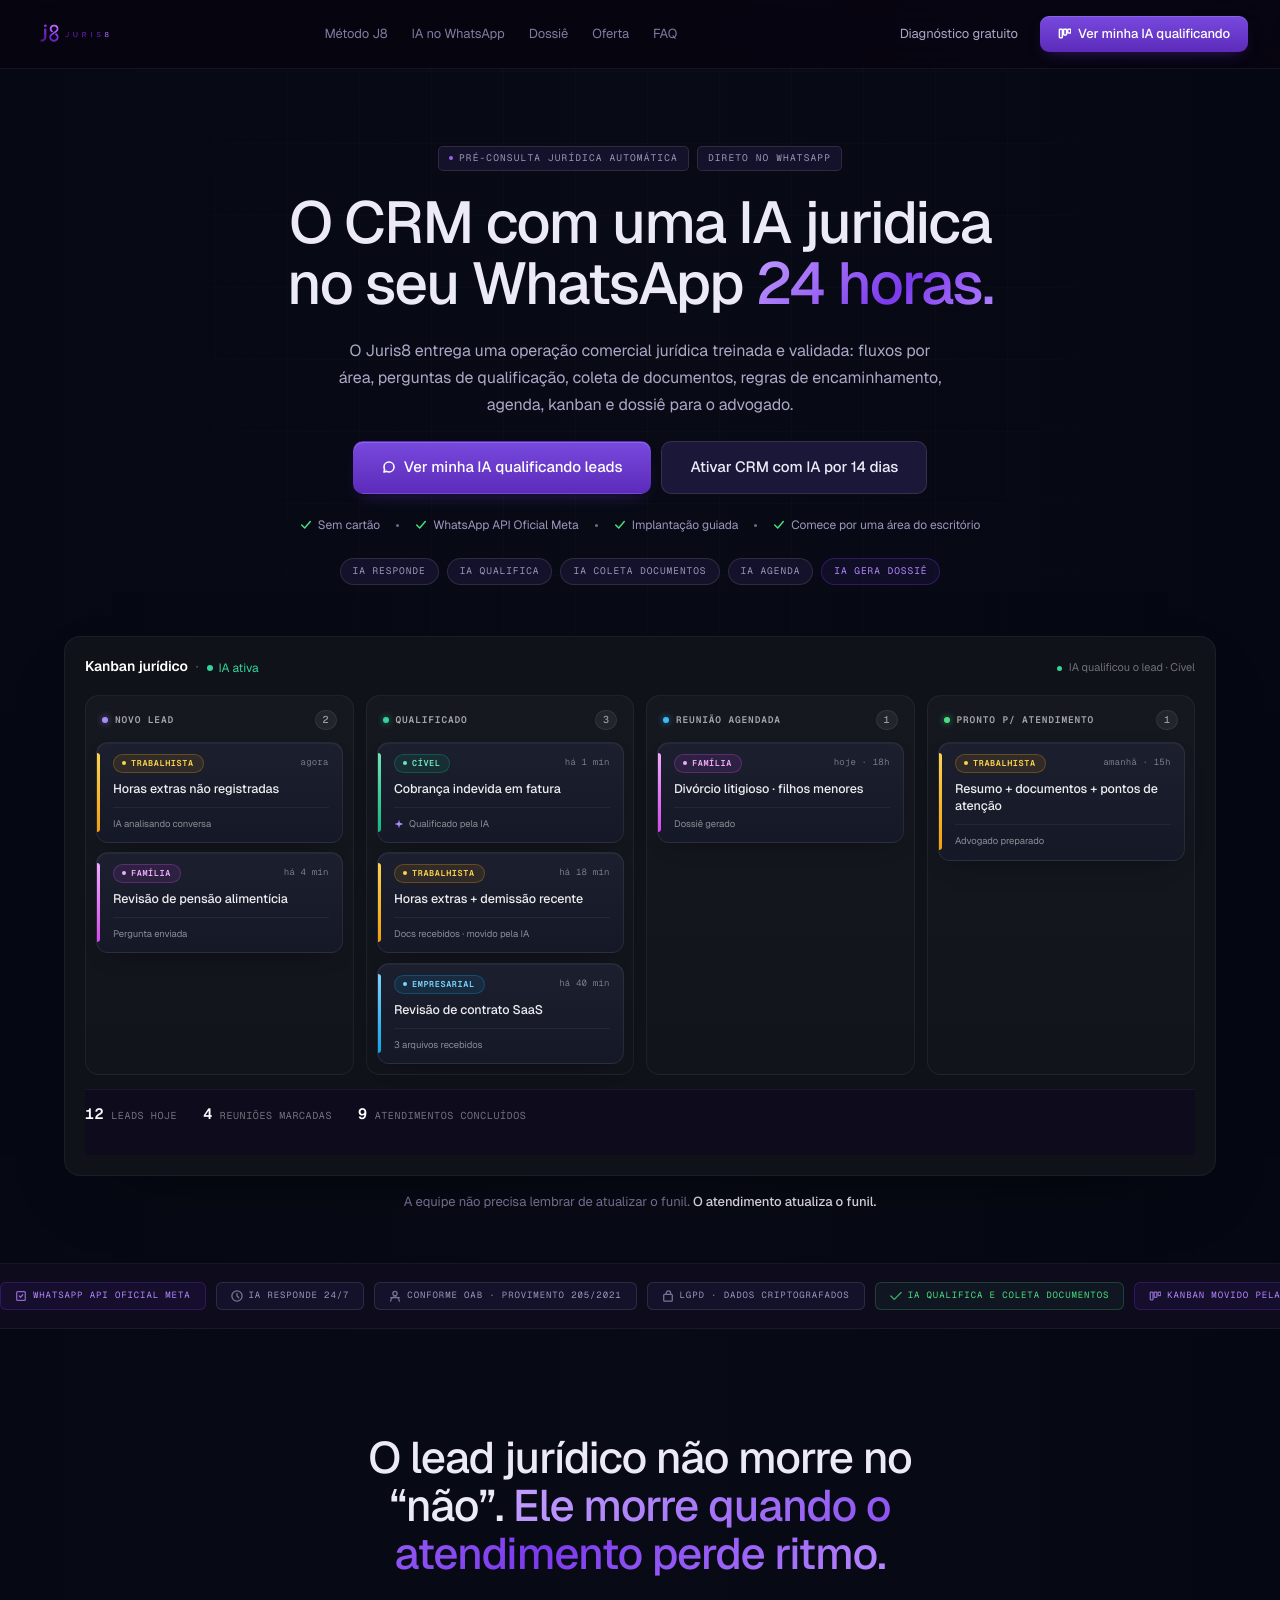
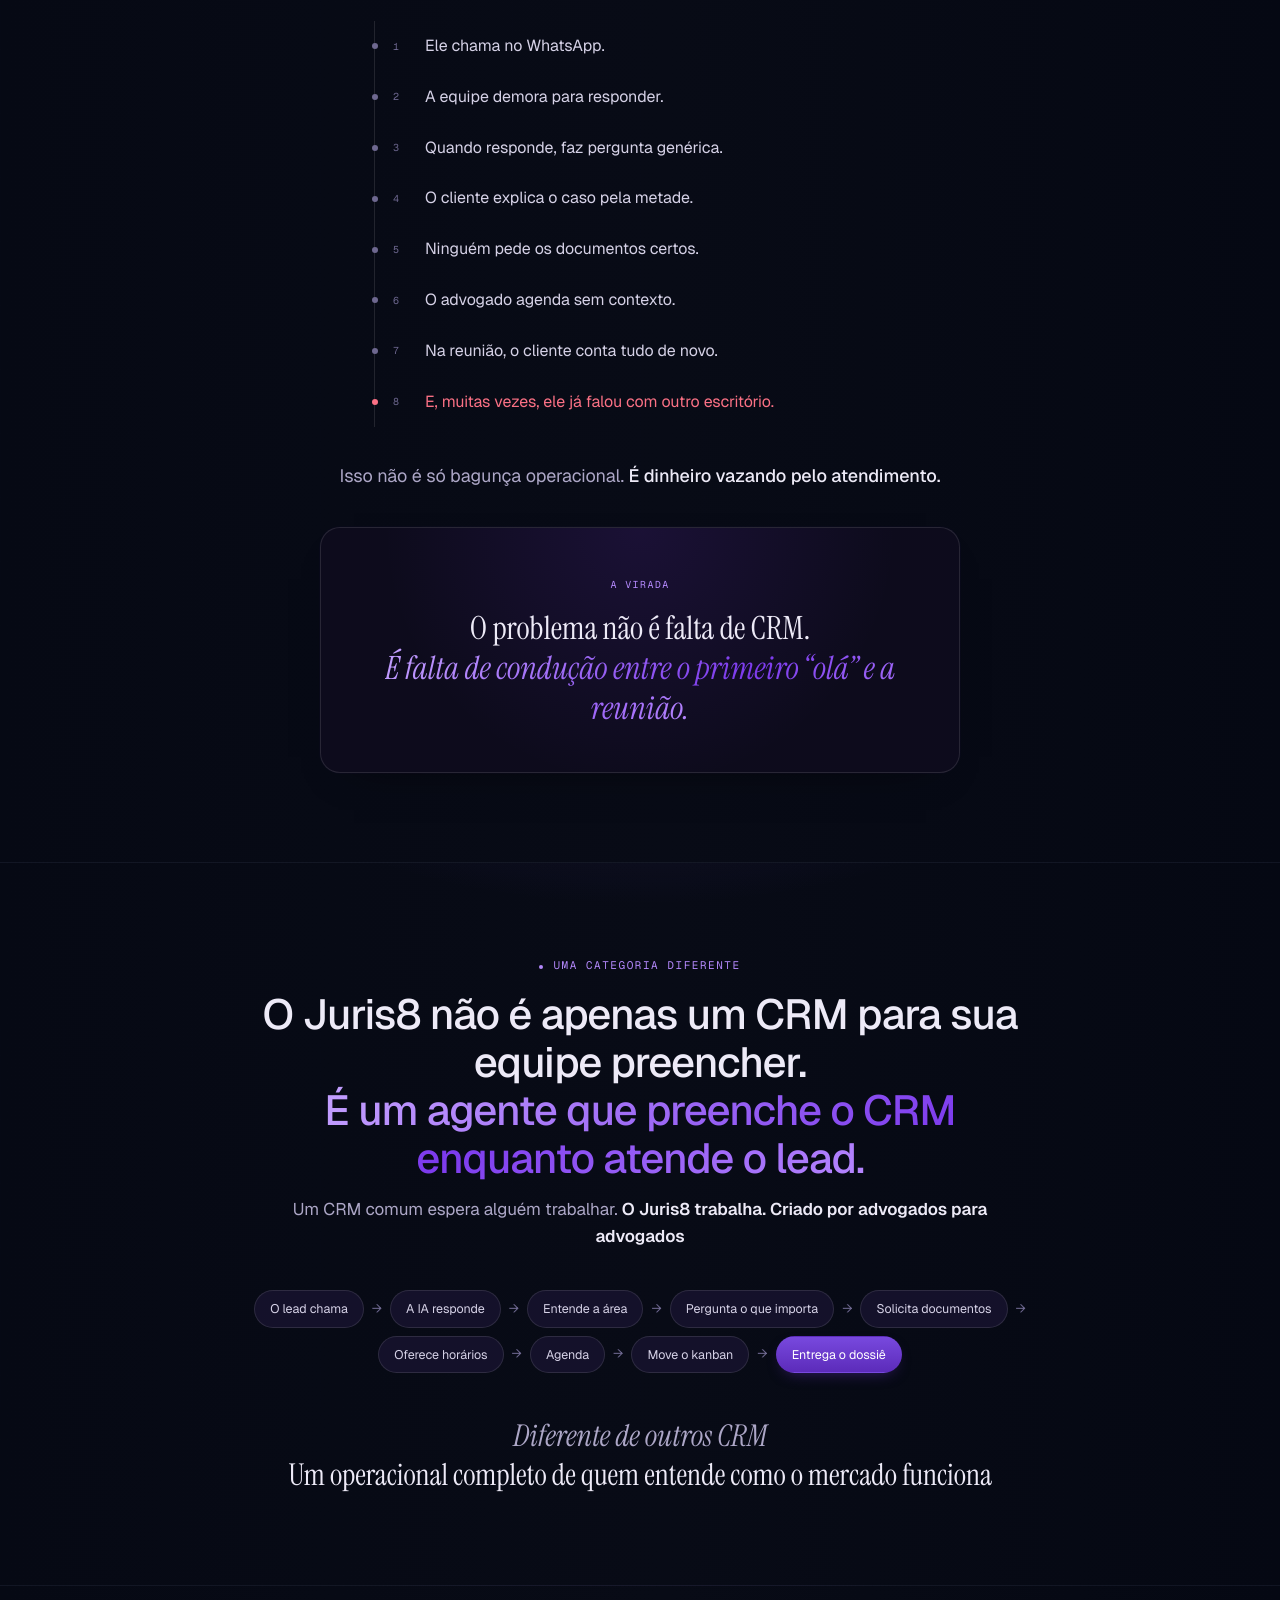
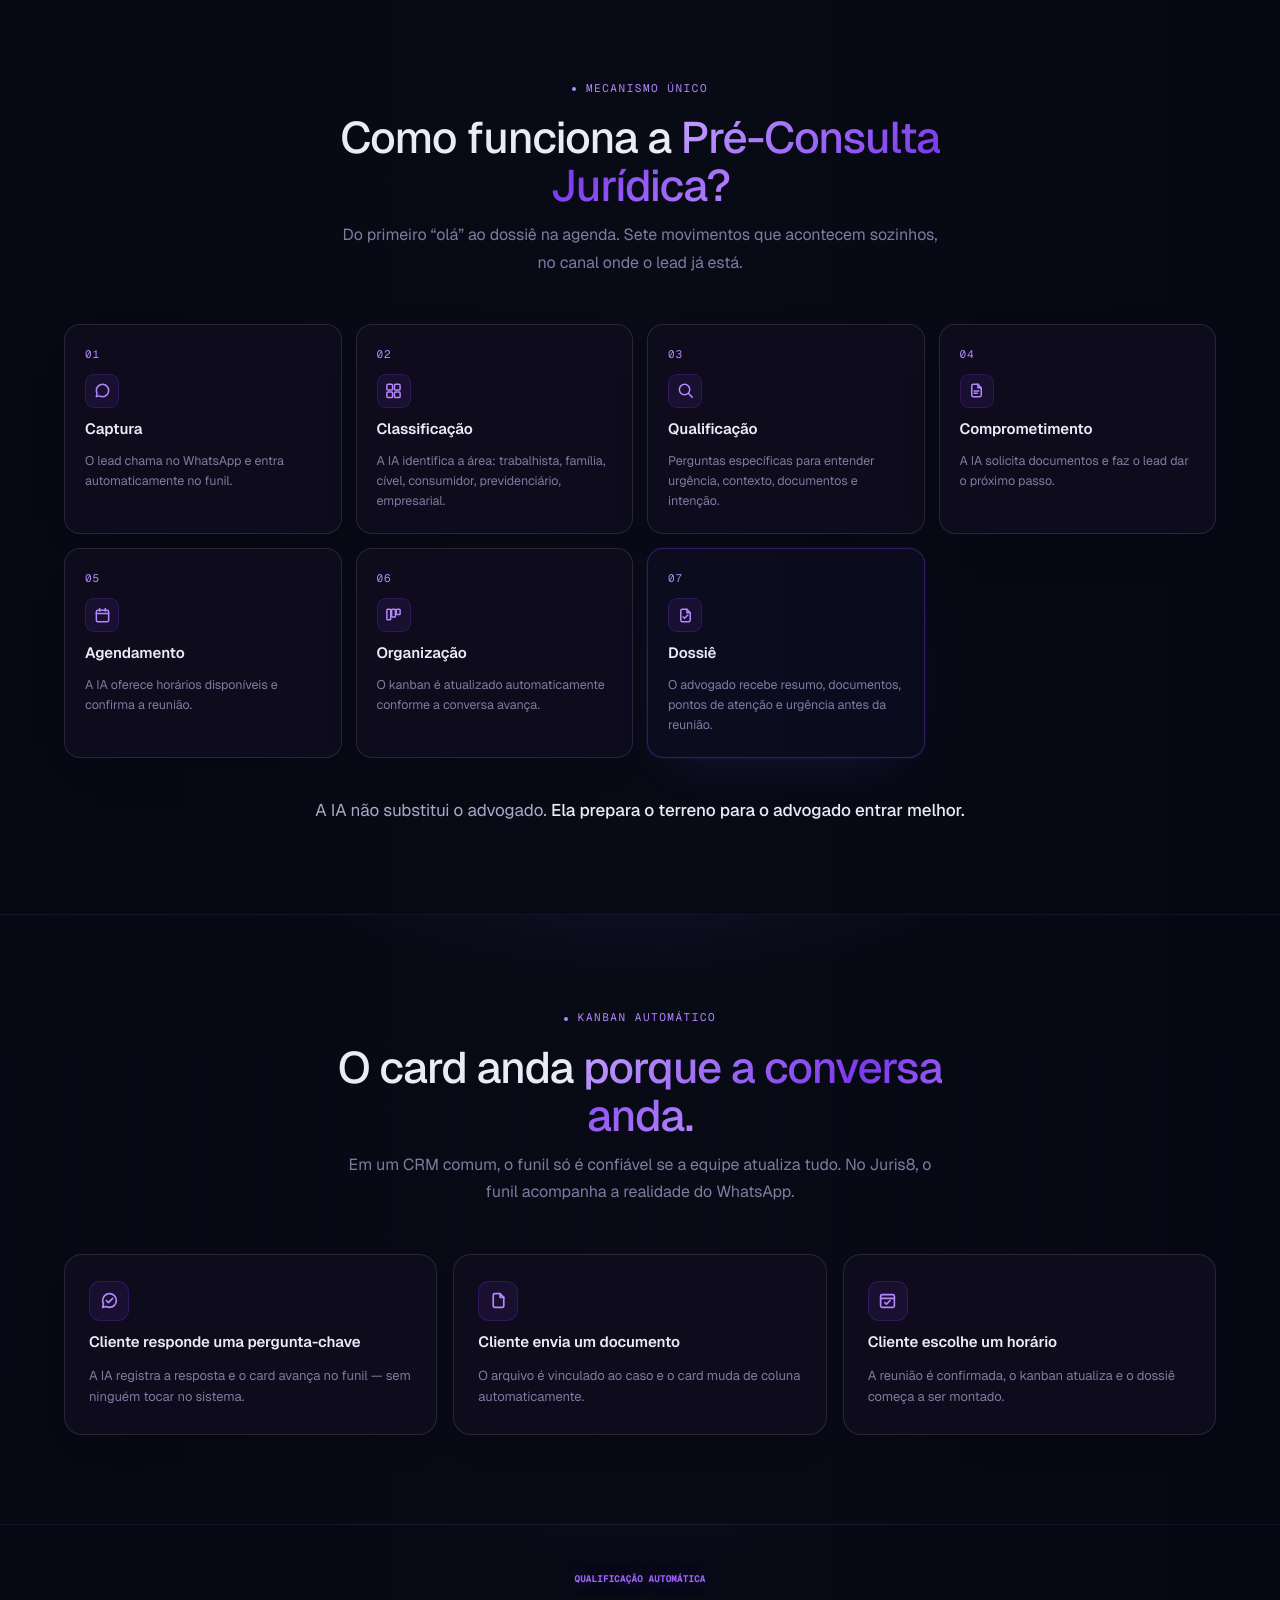
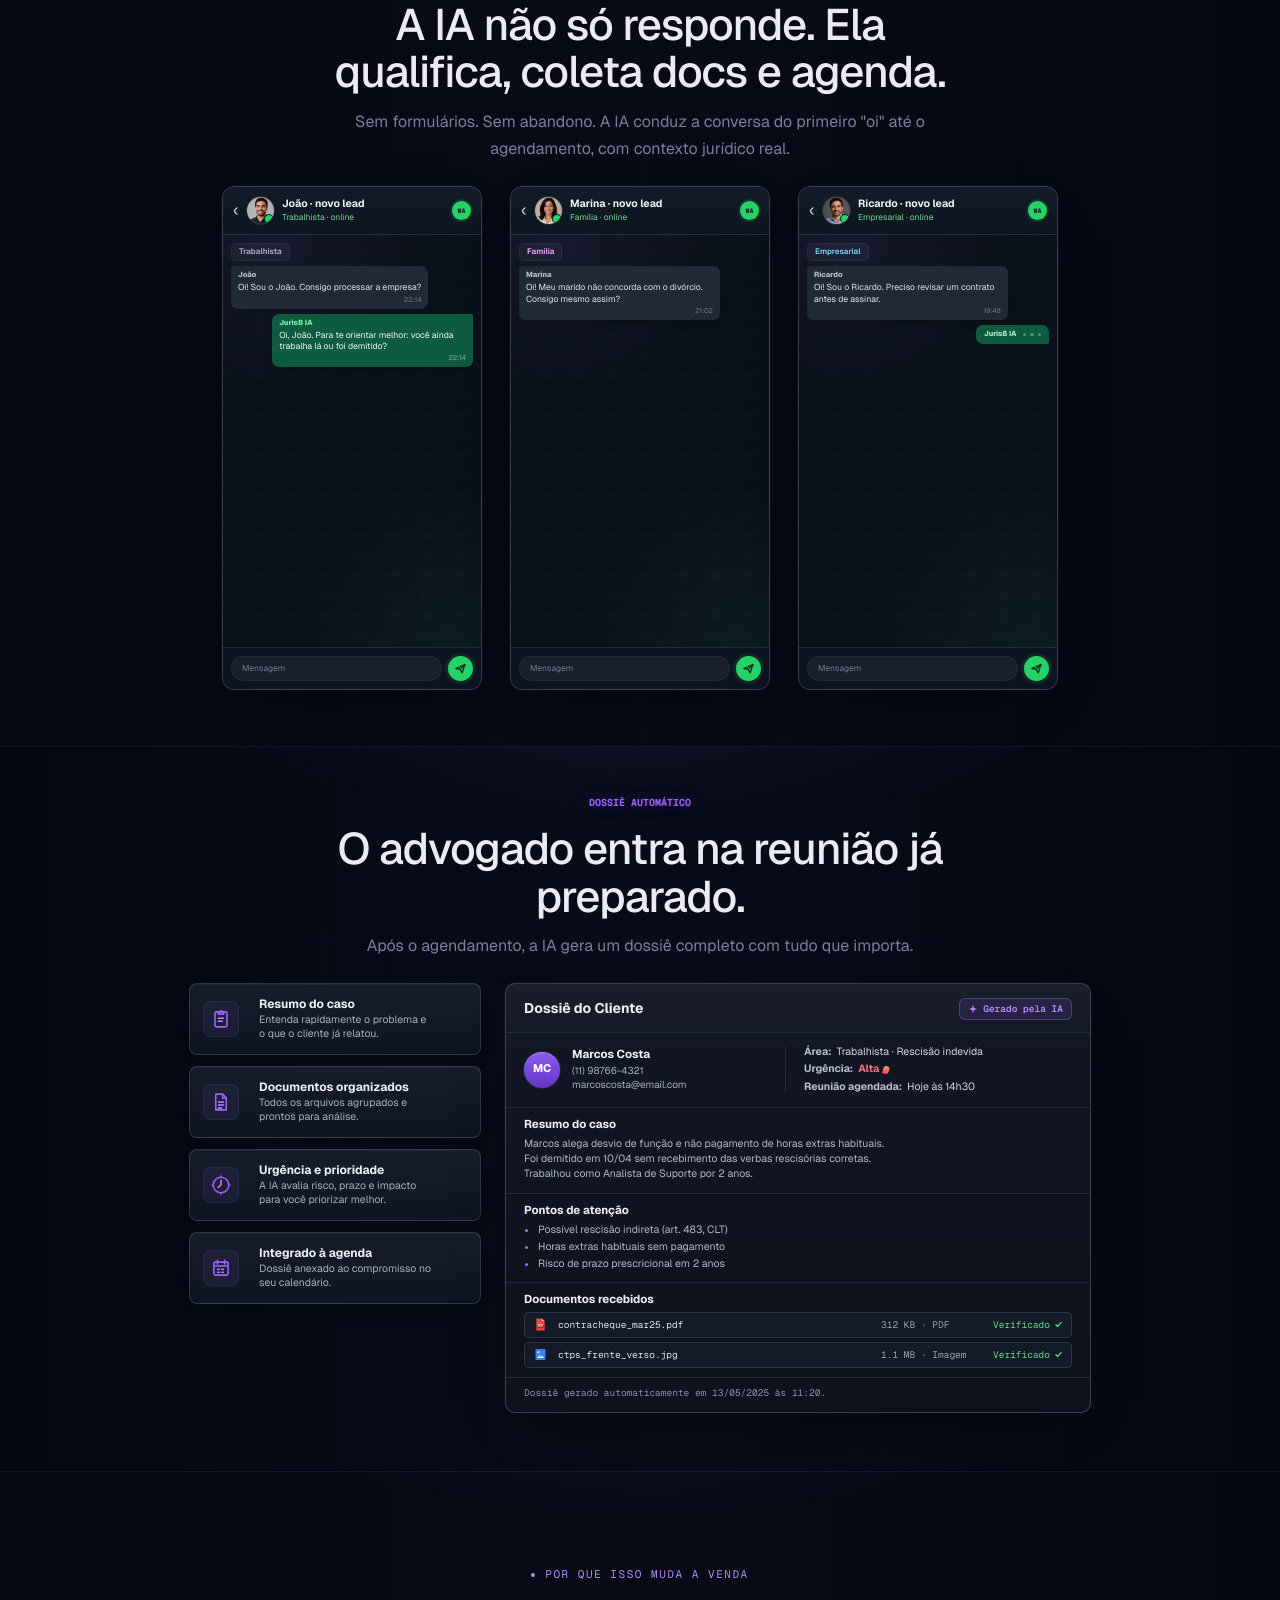
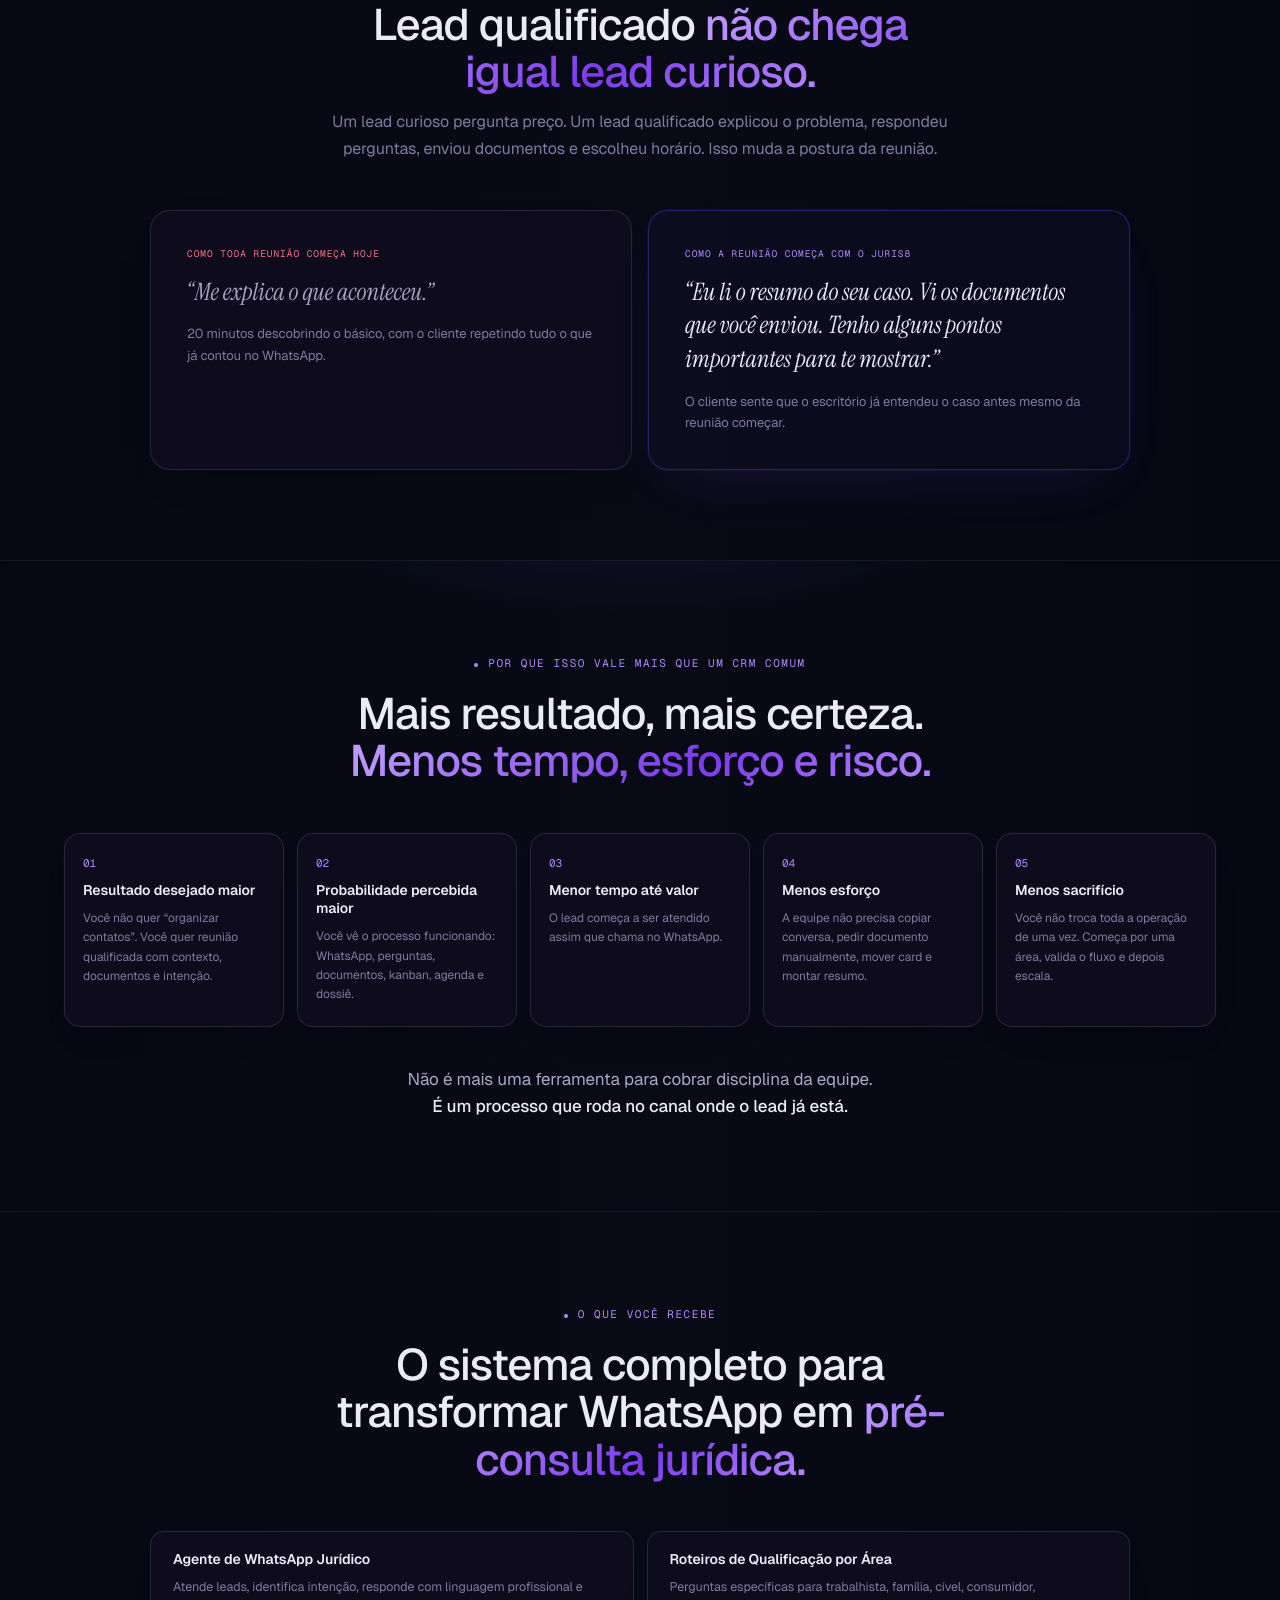
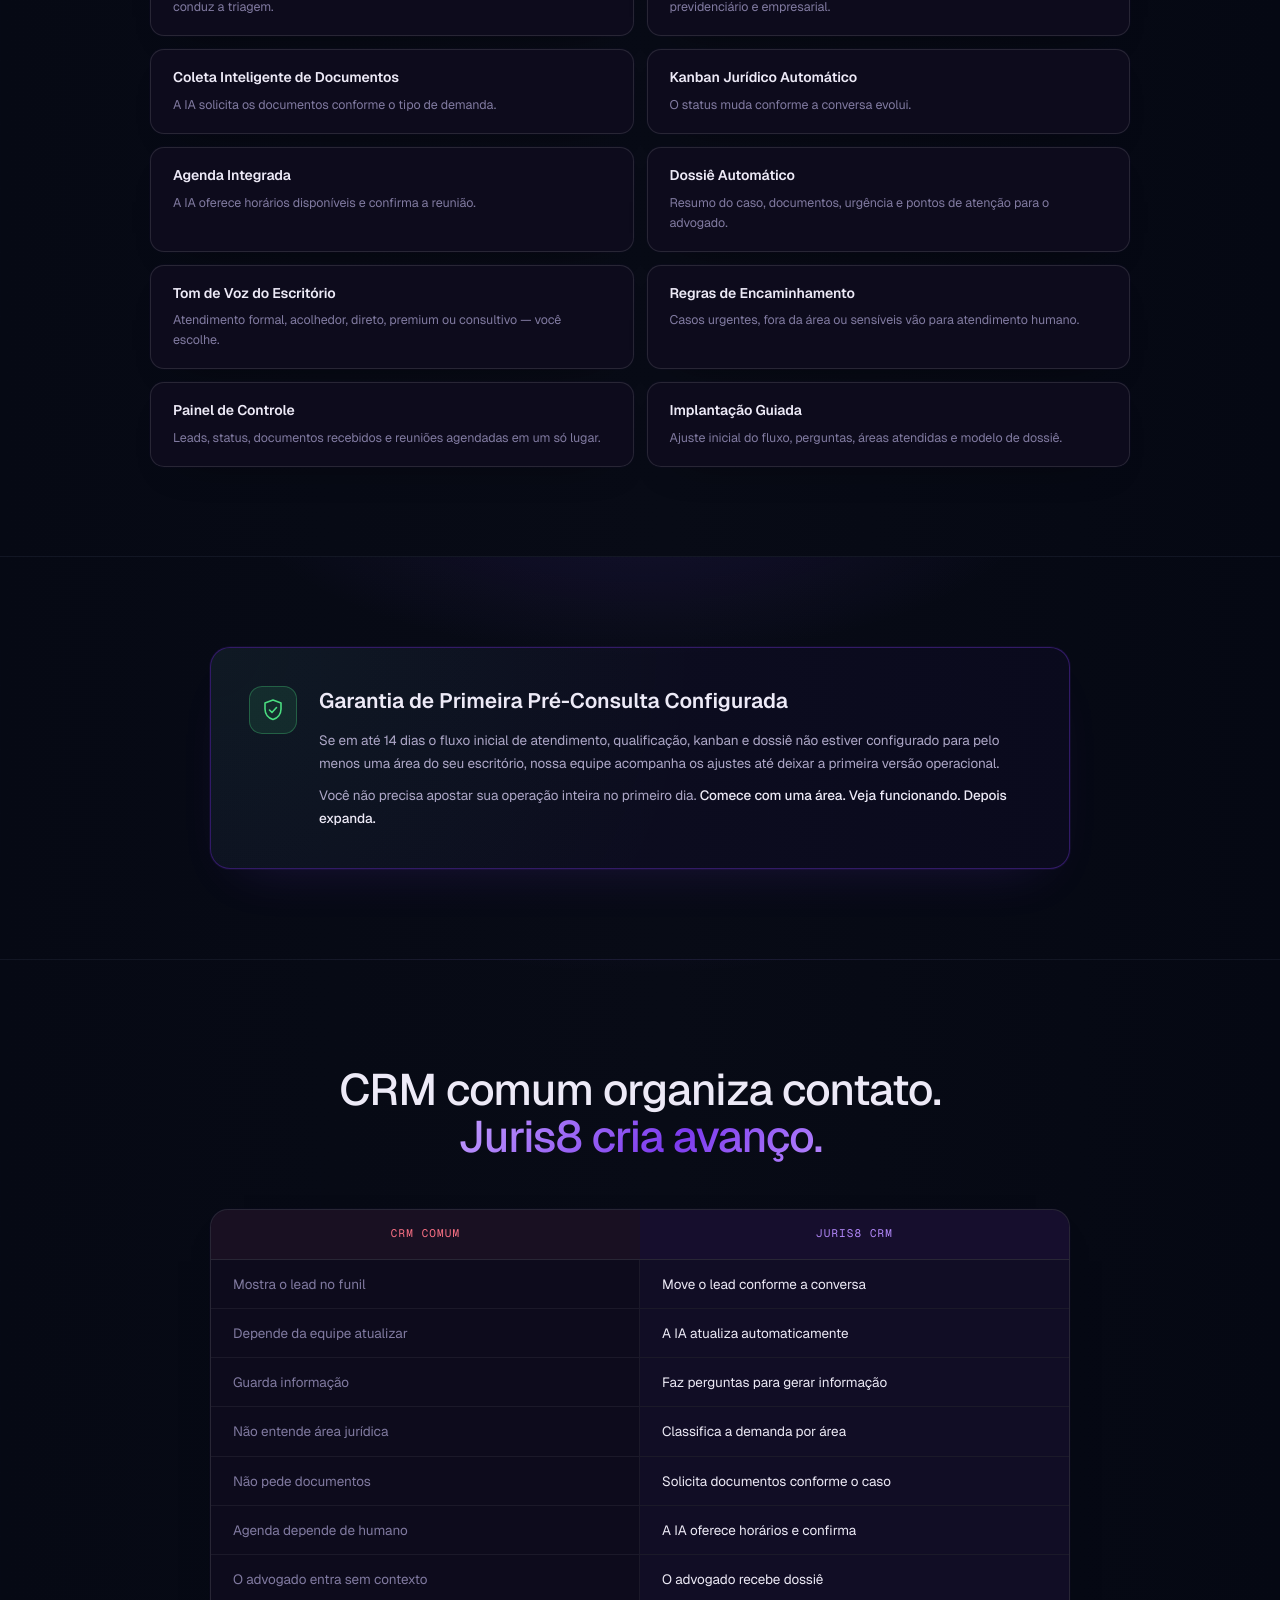
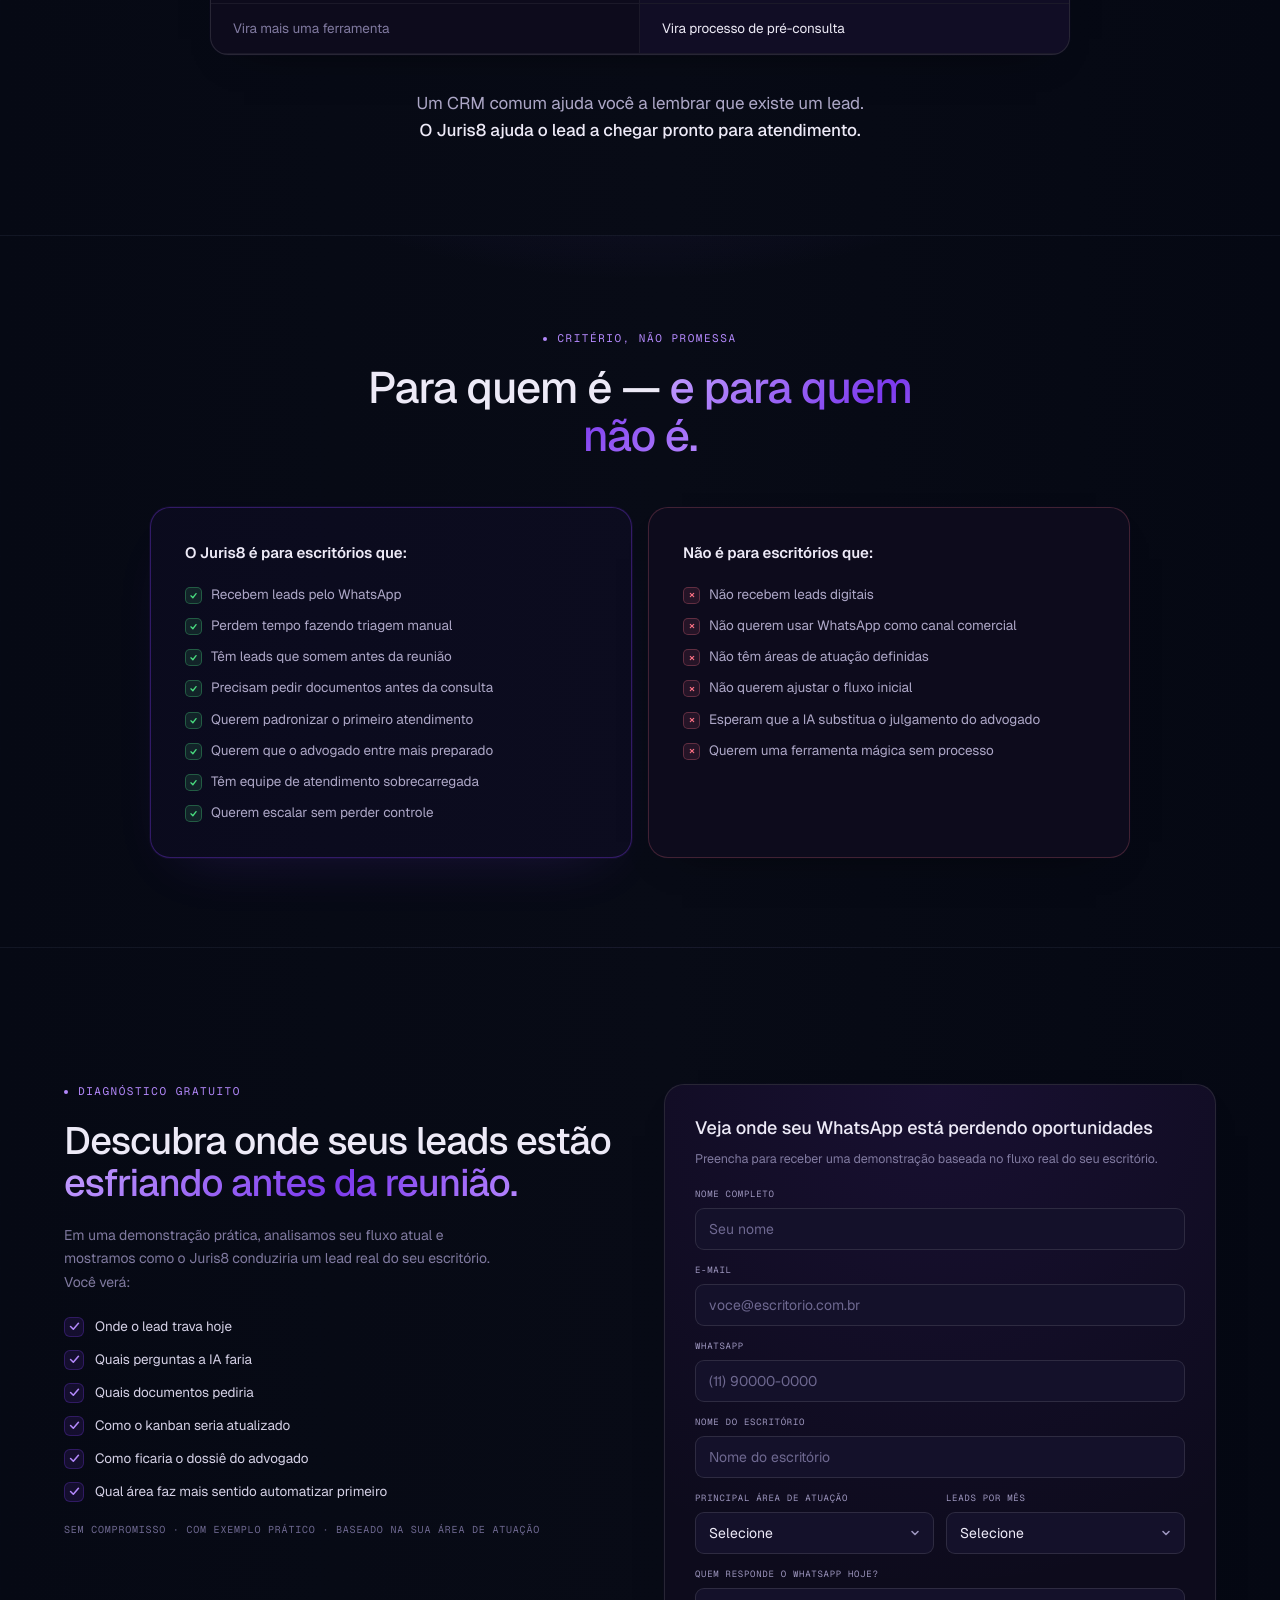
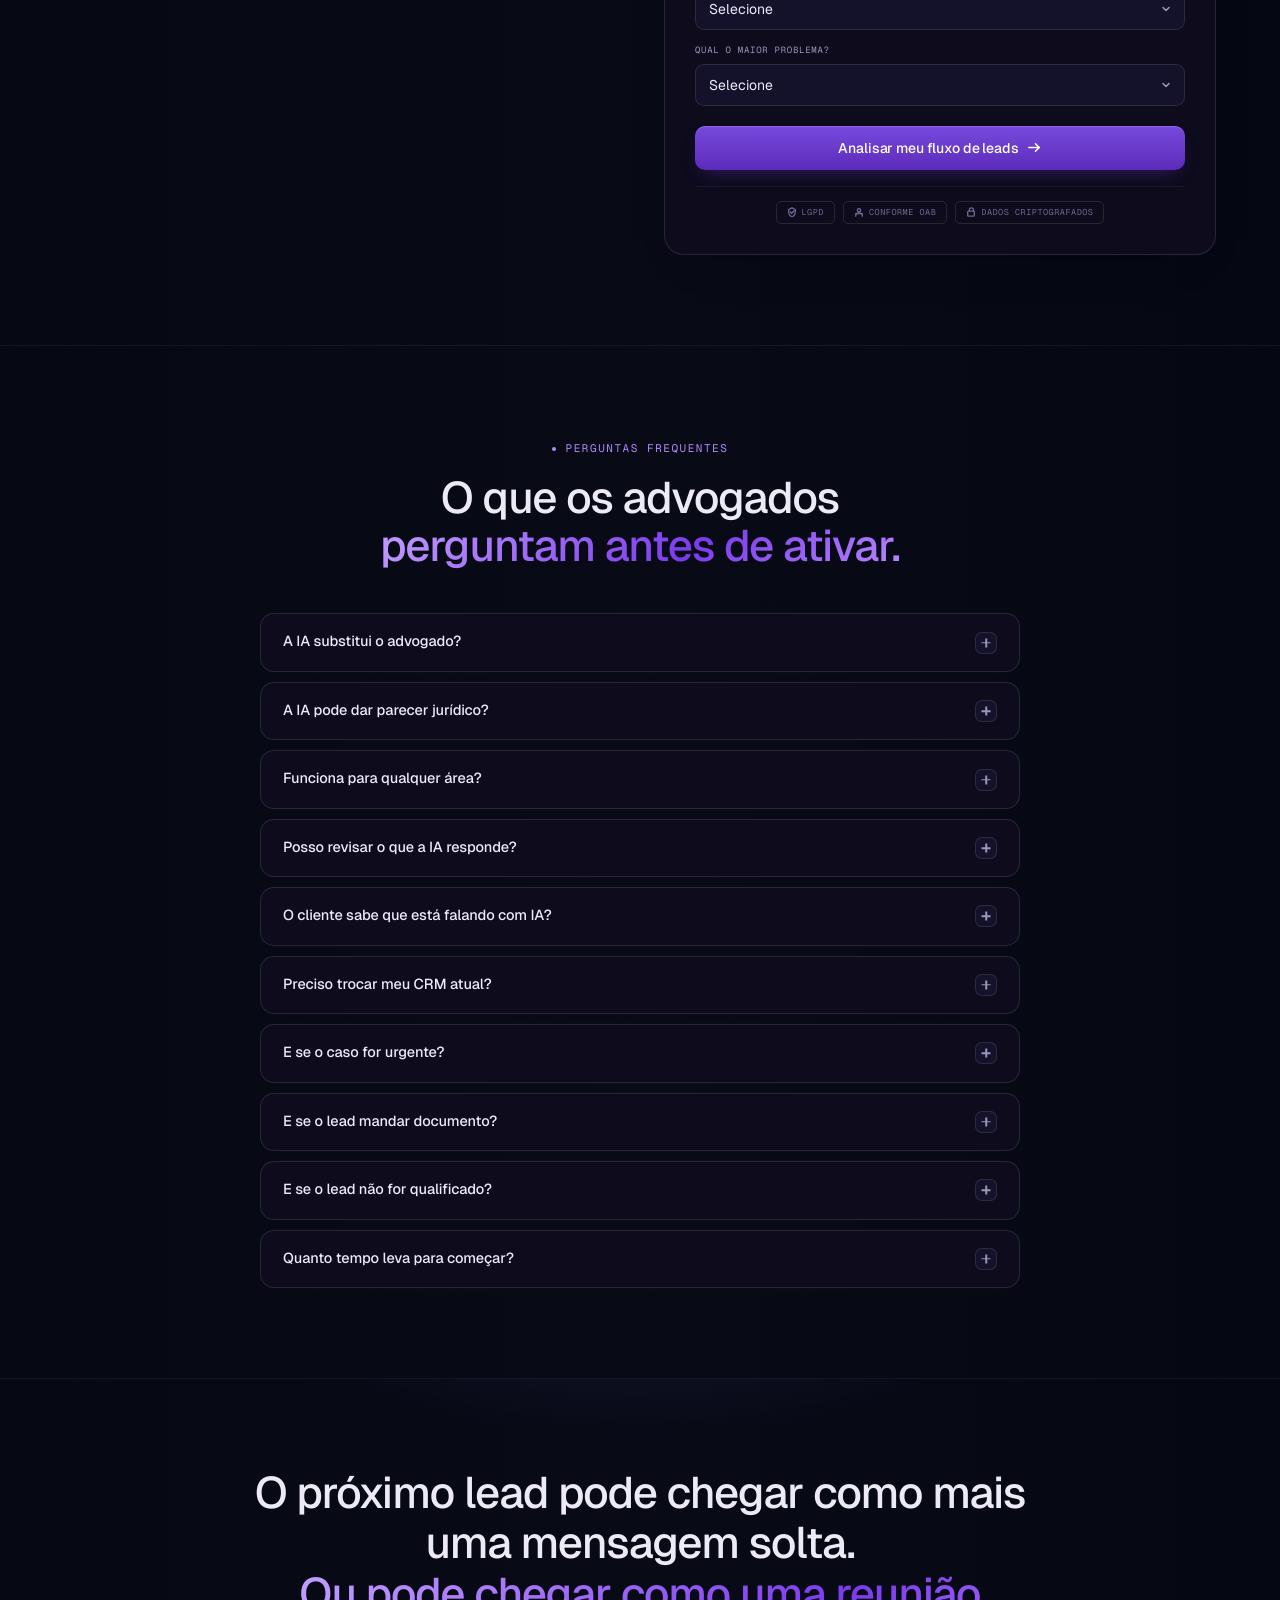
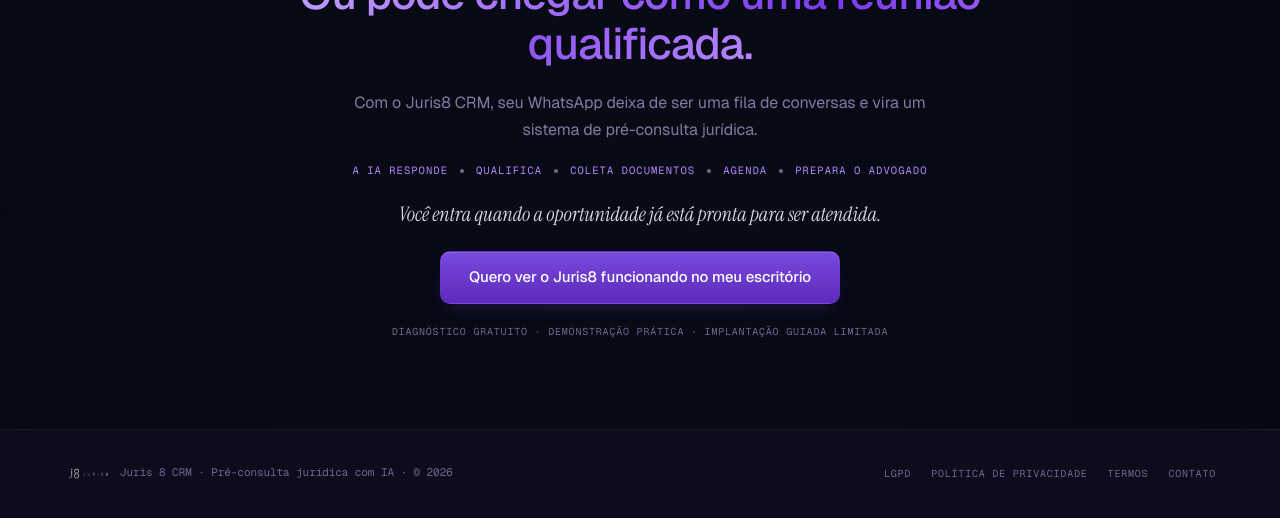
==== commit e954bc55: "subdindios" ====
--- a/index.html
+++ b/index.html
@@ -1199,6 +1199,40 @@
   }
 })();
 
+(function(){
+  if (!window.matchMedia("(hover: hover)").matches) return;
+
+  const cardSelector = [
+    ".met-step",
+    ".trg-card",
+    ".exa-card",
+    ".cmp-card",
+    ".pain-turn",
+    ".form-card",
+    ".shift-card",
+    ".veq-card",
+    ".rc-card",
+    ".stack-card",
+    ".gar-banner",
+    ".vs-table",
+    ".fit-card",
+    ".faq-item",
+    ".funil-bento-cell"
+  ].join(",");
+
+  document.querySelectorAll(cardSelector).forEach(card => {
+    if (card.querySelector(":scope > .spot-glow")) return;
+    const glow = document.createElement("span");
+    glow.className = "spot-glow";
+    card.appendChild(glow);
+    card.addEventListener("mousemove", event => {
+      const rect = card.getBoundingClientRect();
+      card.style.setProperty("--mx", `${event.clientX - rect.left}px`);
+      card.style.setProperty("--my", `${event.clientY - rect.top}px`);
+    });
+  });
+})();
+
 const observer = new IntersectionObserver(
   entries => entries.forEach(e => { if (e.isIntersecting) { e.target.classList.add('visible'); observer.unobserve(e.target); } }),
   { threshold: 0.1, rootMargin: '0px 0px -40px 0px' }
--- a/css/styles.css
+++ b/css/styles.css
@@ -1580,13 +1580,11 @@
 .funil-bento-cell{
   position:relative;
   overflow:hidden;
-  background:
-    linear-gradient(180deg,rgba(25,31,45,0.86) 0%,rgba(13,18,29,0.96) 100%);
-  border-color:rgba(111,126,156,0.28);
+  background:var(--surface-1);
+  border-color:var(--hairline-strong);
   box-shadow:
-    inset 0 1px 0 rgba(255,255,255,0.045),
-    0 22px 58px -42px rgba(0,0,0,0.95),
-    0 0 0 1px rgba(159,98,255,0.025);
+    0 18px 44px -34px rgba(0,0,0,0.9),
+    0 0 0 1px rgba(124,58,237,0.025);
   transition:border-color .22s ease,box-shadow .22s ease,transform .22s ease,background .22s ease;
 }
 .met-step::after,
@@ -1606,15 +1604,15 @@
 .funil-bento-cell::after{
   content:'';
   position:absolute;
-  inset:0;
+  top:0;
+  left:20%;
+  right:20%;
+  height:1px;
   z-index:0;
   pointer-events:none;
-  border-radius:inherit;
-  background:
-    linear-gradient(90deg,transparent 6%,rgba(159,98,255,0.42) 38%,rgba(185,140,255,0.24) 62%,transparent 94%) top/100% 1px no-repeat,
-    radial-gradient(420px 180px at 18% 0%,rgba(159,98,255,0.075),transparent 68%);
-  opacity:.72;
-  transition:opacity .22s ease;
+  background:linear-gradient(90deg,transparent,rgba(179,136,251,0.75),transparent);
+  opacity:0;
+  transition:opacity .35s ease,left .35s ease,right .35s ease;
 }
 .met-step > *,
 .trg-card > *,
@@ -1634,6 +1632,16 @@
   position:relative;
   z-index:1;
 }
+.spot-glow{
+  position:absolute;
+  inset:0;
+  z-index:0;
+  pointer-events:none;
+  border-radius:inherit;
+  opacity:0;
+  background:radial-gradient(240px circle at var(--mx,50%) var(--my,50%),rgba(124,58,237,0.12),transparent 65%);
+  transition:opacity .3s ease;
+}
 .met-step:hover,
 .trg-card:hover,
 .exa-card:hover,
@@ -1650,12 +1658,10 @@
 .faq-item:hover,
 .funil-bento-cell:hover{
   transform:translateY(-3px);
-  border-color:rgba(159,98,255,0.42);
+  border-color:rgba(124,58,237,0.28);
   box-shadow:
-    inset 0 1px 0 rgba(255,255,255,0.06),
-    0 30px 70px -44px rgba(0,0,0,1),
-    0 18px 44px -32px rgba(124,58,237,0.42),
-    0 0 0 1px rgba(159,98,255,0.08);
+    0 22px 48px -28px rgba(124,58,237,0.2),
+    0 18px 44px -34px rgba(0,0,0,0.9);
 }
 .met-step:hover::after,
 .trg-card:hover::after,
@@ -1673,21 +1679,53 @@
 .faq-item:hover::after,
 .funil-bento-cell:hover::after{
   opacity:1;
+  left:6%;
+  right:6%;
+}
+.met-step:hover .spot-glow,
+.trg-card:hover .spot-glow,
+.exa-card:hover .spot-glow,
+.cmp-card:hover .spot-glow,
+.pain-turn:hover .spot-glow,
+.form-card:hover .spot-glow,
+.shift-card:hover .spot-glow,
+.veq-card:hover .spot-glow,
+.rc-card:hover .spot-glow,
+.stack-card:hover .spot-glow,
+.gar-banner:hover .spot-glow,
+.vs-table:hover .spot-glow,
+.fit-card:hover .spot-glow,
+.faq-item:hover .spot-glow,
+.funil-bento-cell:hover .spot-glow{
+  opacity:1;
+}
+.met-step:hover .met-ic,
+.trg-card:hover .trg-ic,
+.gar-banner:hover .gar-ic{
+  transform:scale(1.08) rotate(-3deg);
+  box-shadow:0 0 26px -8px rgba(124,58,237,0.6);
 }
 .met-step.hi,
 .cmp-card.win,
 .shift-card.win,
 .fit-card.good,
 .gar-banner{
-  border-color:rgba(124,58,237,0.4);
-  background:
-    linear-gradient(180deg,rgba(35,28,62,0.72) 0%,rgba(14,19,31,0.96) 100%);
+  border-color:rgba(124,58,237,0.35);
+  background:rgba(124,58,237,0.04);
+  box-shadow:0 0 0 1px rgba(124,58,237,0.08),0 24px 56px -32px rgba(124,58,237,0.22);
 }
 .fit-card.bad,
 .cmp-card.lose,
 .shift-card.lose{
-  background:
-    linear-gradient(180deg,rgba(39,25,40,0.56) 0%,rgba(14,18,29,0.96) 100%);
+  background:var(--surface-1);
+}
+.met-ic,
+.trg-ic,
+.gar-ic{
+  transition:transform .3s cubic-bezier(.22,1,.36,1),box-shadow .3s ease;
+}
+@media (hover:none){
+  .spot-glow{display:none;}
 }
 
 /* ===== RESPONSIVE V2 ===== */
